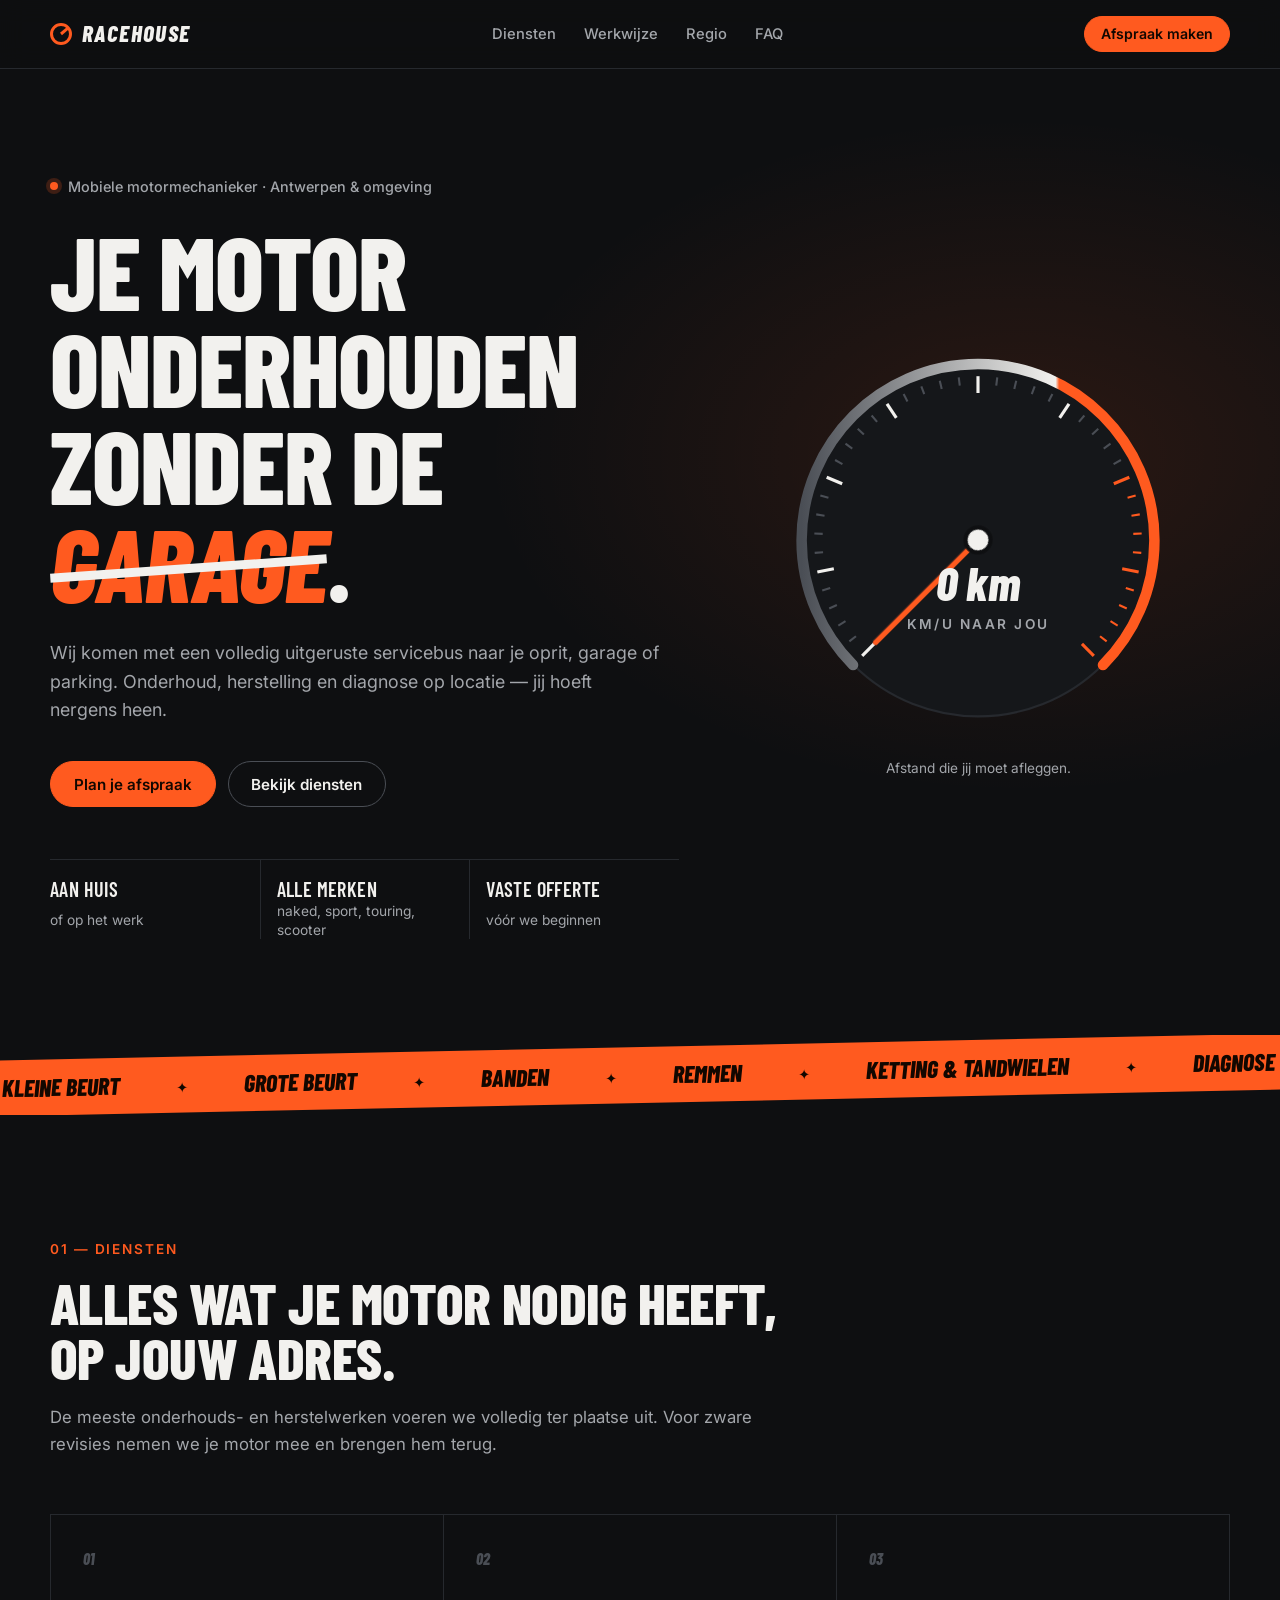
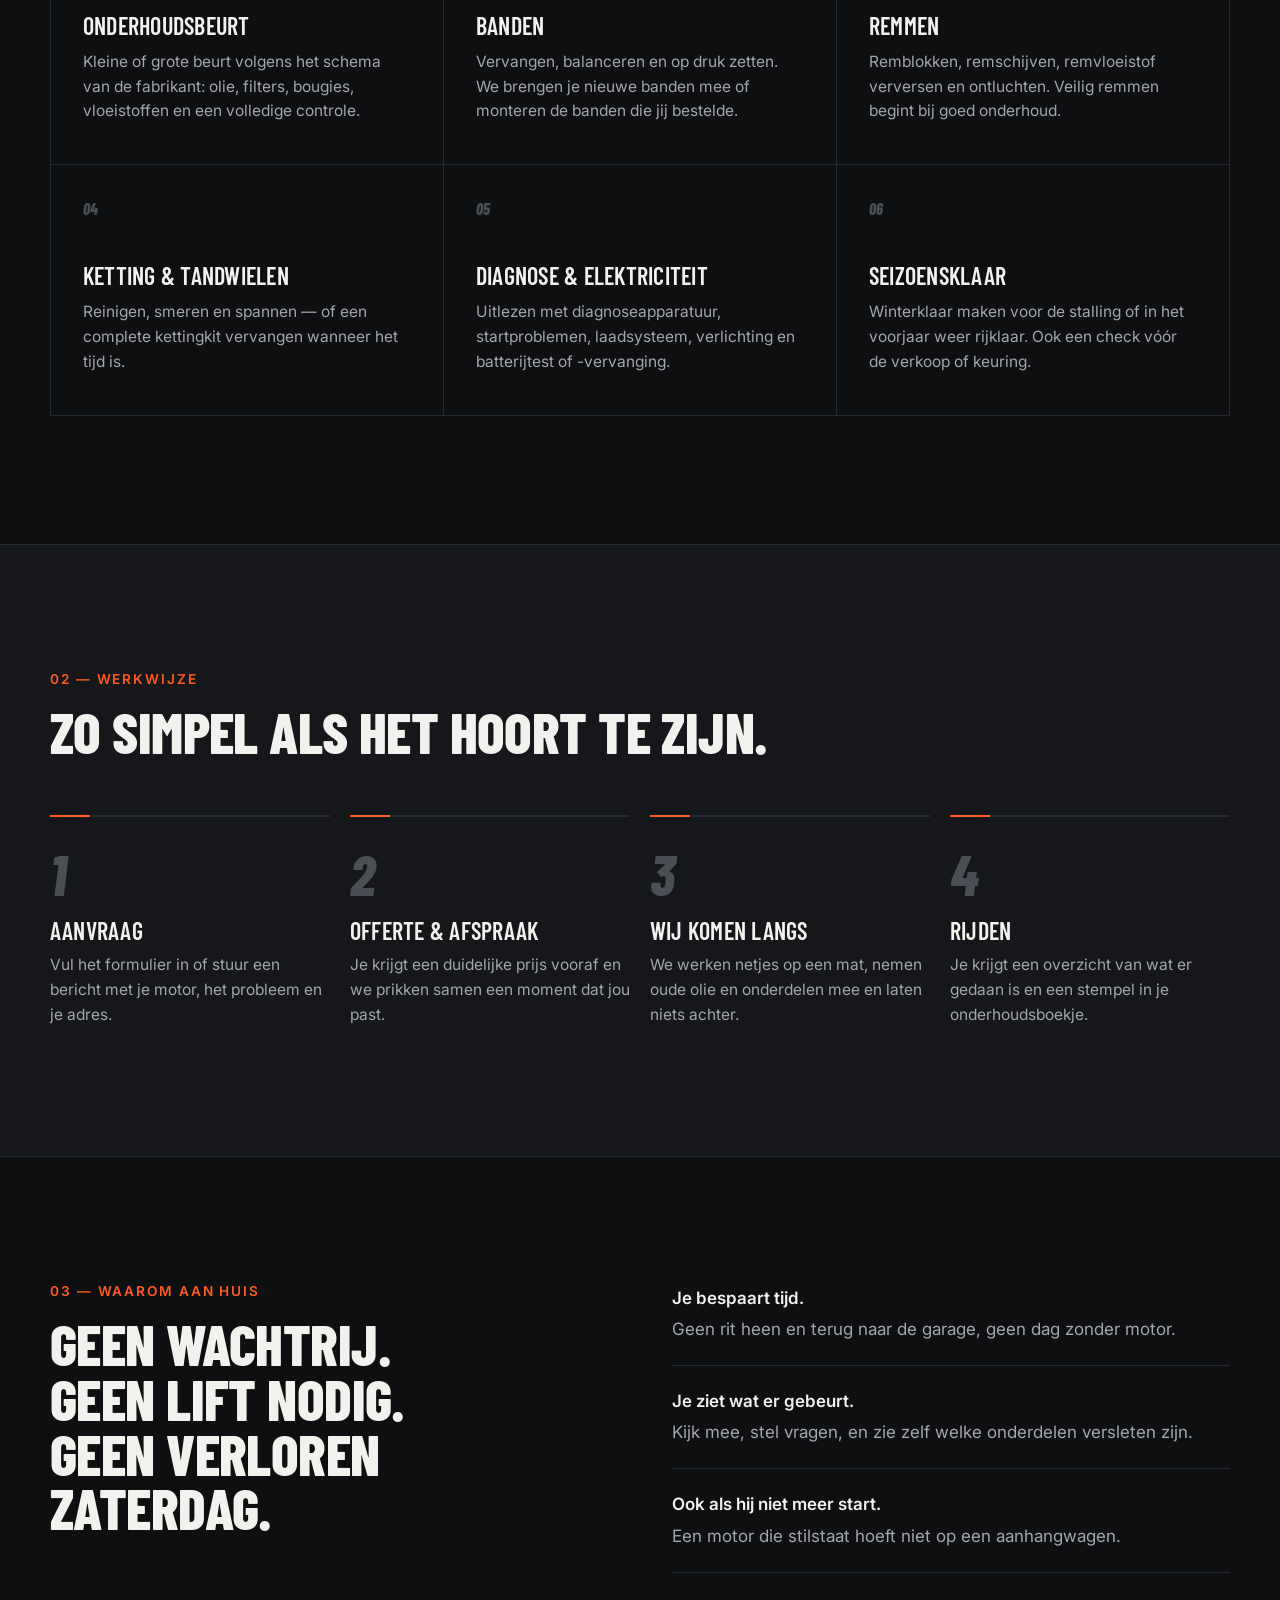
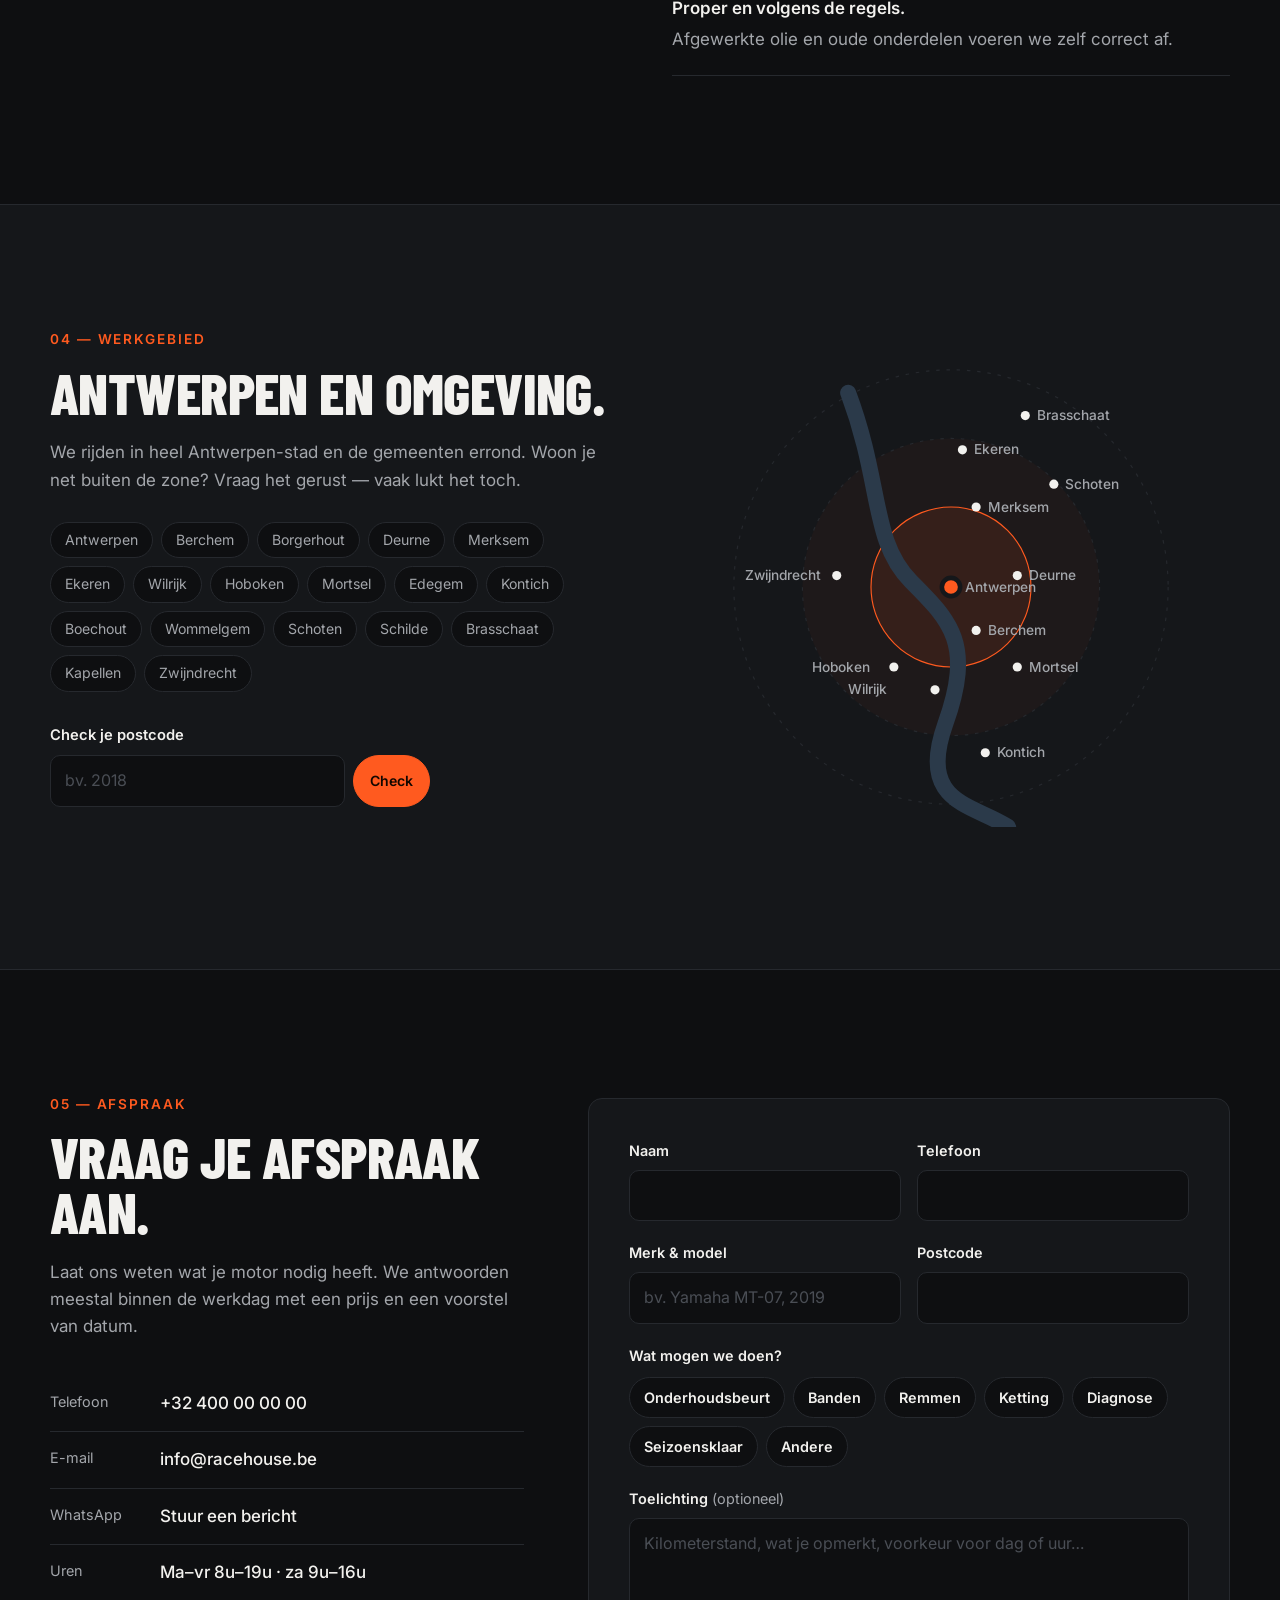
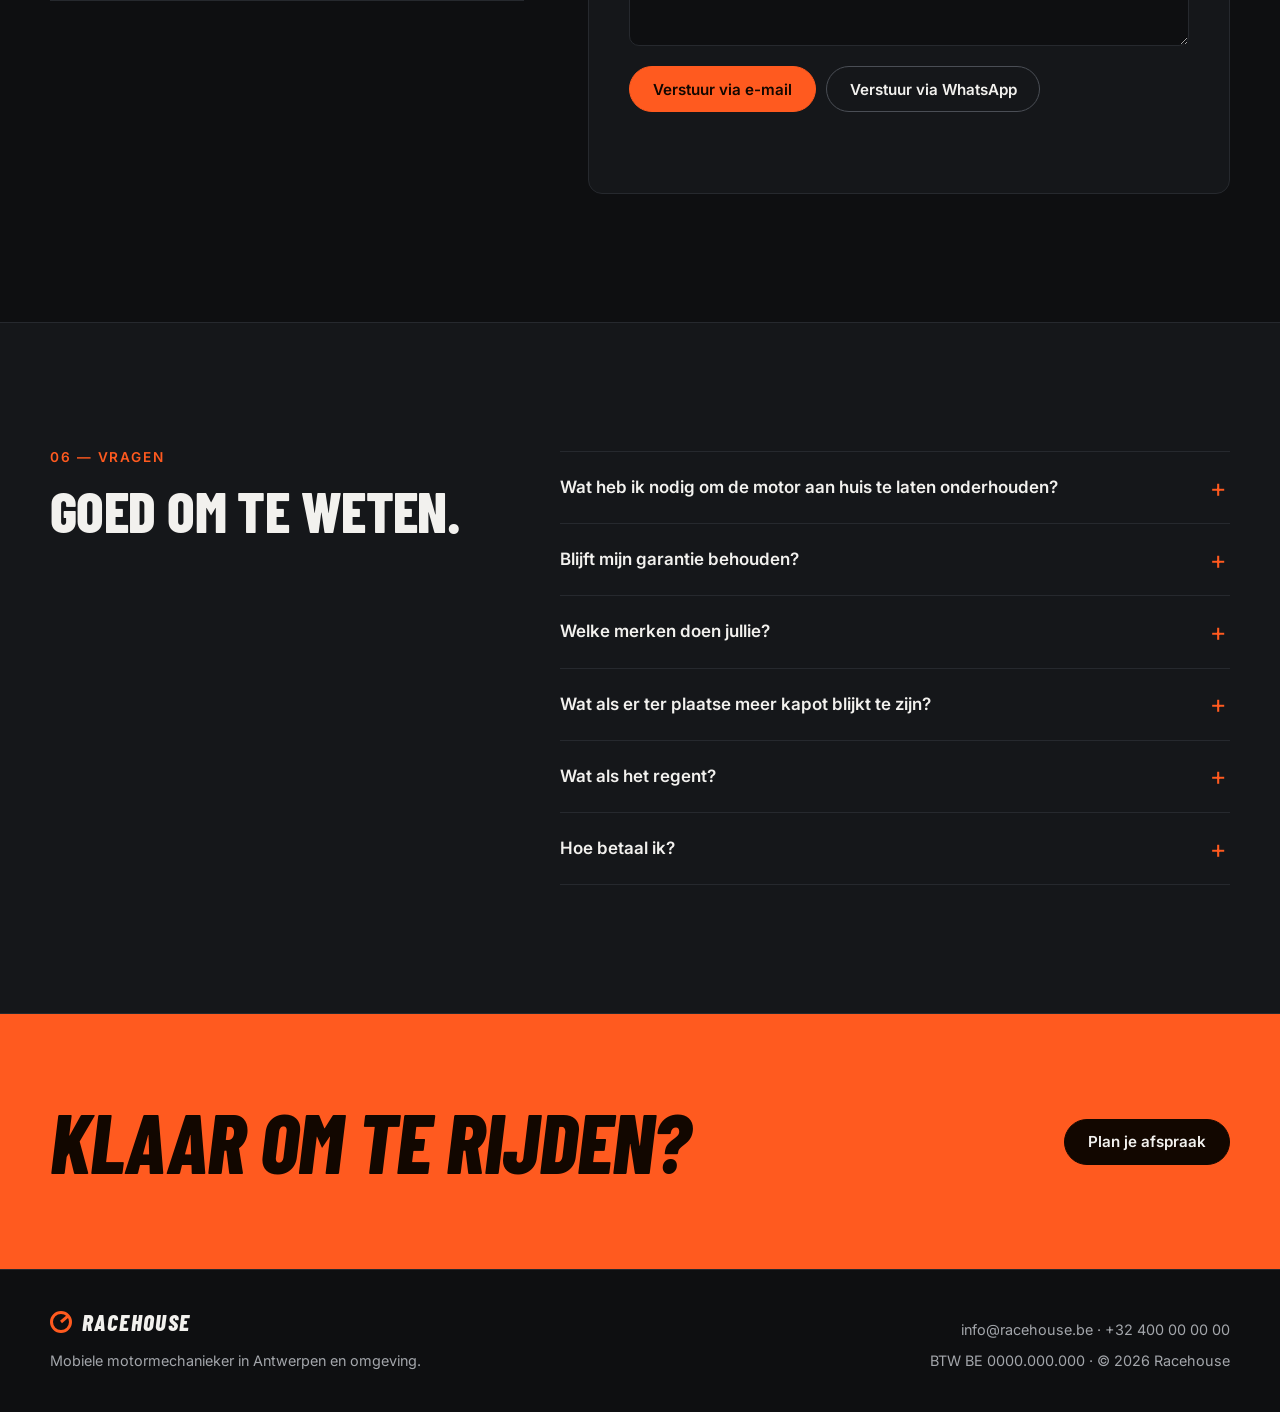
==== index.html @ 3800b73a "Website Racehouse: motoronderhoud aan huis in Antwerpen Statische one-page site met diensten, werkwi" ====
<!doctype html>
<html lang="nl-BE">
<head>
  <meta charset="utf-8">
  <meta name="viewport" content="width=device-width, initial-scale=1">
  <title>Racehouse — Motoronderhoud & herstelling aan huis | Antwerpen</title>
  <meta name="description" content="Racehouse komt naar je toe: onderhoud, herstellingen, banden, remmen en diagnose van je motor bij jou thuis of op het werk, in Antwerpen en omgeving.">
  <link rel="canonical" href="https://racehouse.be/">
  <meta name="theme-color" content="#0e0f11">

  <meta property="og:type" content="website">
  <meta property="og:locale" content="nl_BE">
  <meta property="og:title" content="Racehouse — Motormechanieker aan huis in Antwerpen">
  <meta property="og:description" content="Onderhoud en herstelling van je motor bij jou aan de deur. Geen gesleur naar de garage.">
  <meta property="og:url" content="https://racehouse.be/">

  <link rel="icon" href="favicon.svg" type="image/svg+xml">
  <link rel="preconnect" href="https://fonts.googleapis.com">
  <link rel="preconnect" href="https://fonts.gstatic.com" crossorigin>
  <link href="https://fonts.googleapis.com/css2?family=Barlow+Condensed:ital,wght@0,600;0,800;1,800&family=Inter:wght@400;500;600&display=swap" rel="stylesheet">
  <link rel="stylesheet" href="styles.css">

  <script type="application/ld+json">
  {
    "@context": "https://schema.org",
    "@type": "MotorcycleRepair",
    "name": "Racehouse",
    "url": "https://racehouse.be/",
    "description": "Mobiele motormechanieker: onderhoud en herstelling van motoren aan huis in Antwerpen en omgeving.",
    "email": "info@racehouse.be",
    "telephone": "+32 400 00 00 00",
    "priceRange": "€€",
    "address": { "@type": "PostalAddress", "addressLocality": "Antwerpen", "addressRegion": "Antwerpen", "addressCountry": "BE" },
    "areaServed": [
      "Antwerpen", "Berchem", "Borgerhout", "Deurne", "Merksem", "Ekeren", "Wilrijk", "Hoboken",
      "Mortsel", "Edegem", "Kontich", "Boechout", "Wommelgem", "Schoten", "Brasschaat", "Kapellen", "Zwijndrecht", "Schilde"
    ],
    "openingHoursSpecification": [
      { "@type": "OpeningHoursSpecification", "dayOfWeek": ["Monday","Tuesday","Wednesday","Thursday","Friday"], "opens": "08:00", "closes": "19:00" },
      { "@type": "OpeningHoursSpecification", "dayOfWeek": "Saturday", "opens": "09:00", "closes": "16:00" }
    ]
  }
  </script>
</head>
<body>
  <a class="skip" href="#main">Naar inhoud</a>

  <header class="nav" id="top">
    <div class="wrap nav__inner">
      <a href="#top" class="logo" aria-label="Racehouse — naar boven">
        <span class="logo__mark" aria-hidden="true"></span>
        RACEHOUSE
      </a>
      <nav aria-label="Hoofdmenu">
        <ul class="nav__links">
          <li><a href="#diensten">Diensten</a></li>
          <li><a href="#werkwijze">Werkwijze</a></li>
          <li><a href="#regio">Regio</a></li>
          <li><a href="#faq">FAQ</a></li>
        </ul>
      </nav>
      <a href="#afspraak" class="btn btn--sm">Afspraak maken</a>
    </div>
  </header>

  <main id="main">
    <!-- HERO -->
    <section class="hero">
      <div class="wrap hero__grid">
        <div class="hero__copy">
          <p class="eyebrow"><span class="dot" aria-hidden="true"></span> Mobiele motormechanieker · Antwerpen &amp; omgeving</p>
          <h1>Je motor onderhouden<br>zonder de <em>garage</em>.</h1>
          <p class="lead">Wij komen met een volledig uitgeruste servicebus naar je oprit, garage of parking. Onderhoud, herstelling en diagnose op locatie — jij hoeft nergens heen.</p>
          <div class="hero__cta">
            <a href="#afspraak" class="btn">Plan je afspraak</a>
            <a href="#diensten" class="btn btn--ghost">Bekijk diensten</a>
          </div>
          <ul class="hero__facts">
            <li><strong>Aan huis</strong><span>of op het werk</span></li>
            <li><strong>Alle merken</strong><span>naked, sport, touring, scooter</span></li>
            <li><strong>Vaste offerte</strong><span>vóór we beginnen</span></li>
          </ul>
        </div>

        <div class="hero__visual" aria-hidden="true">
          <svg viewBox="0 0 400 400" class="gauge">
            <defs>
              <linearGradient id="g-arc" x1="0" x2="1">
                <stop offset="0" stop-color="var(--muted-2)"/>
                <stop offset=".72" stop-color="var(--fg)"/>
                <stop offset=".73" stop-color="var(--accent)"/>
                <stop offset="1" stop-color="var(--accent)"/>
              </linearGradient>
            </defs>
            <circle cx="200" cy="200" r="168" class="gauge__ring"/>
            <path d="M 81 319 A 168 168 0 1 1 319 319" class="gauge__arc" stroke="url(#g-arc)"/>
            <g class="gauge__ticks"></g>
            <g class="gauge__needle">
              <line x1="200" y1="200" x2="200" y2="62"/>
              <circle cx="200" cy="200" r="12"/>
            </g>
            <text x="200" y="285" class="gauge__label">KM/U NAAR JOU</text>
            <text x="200" y="258" class="gauge__value">0 km</text>
          </svg>
          <p class="hero__visual-note">Afstand die jij moet afleggen.</p>
        </div>
      </div>
    </section>

    <!-- MARQUEE -->
    <div class="strip-wrap" aria-hidden="true"><div class="strip">
      <div class="strip__track">
        <span>Kleine beurt</span><span>Grote beurt</span><span>Banden</span><span>Remmen</span><span>Ketting &amp; tandwielen</span><span>Diagnose</span><span>Batterij</span><span>Winterklaar</span><span>Keuringsklaar</span>
        <span>Kleine beurt</span><span>Grote beurt</span><span>Banden</span><span>Remmen</span><span>Ketting &amp; tandwielen</span><span>Diagnose</span><span>Batterij</span><span>Winterklaar</span><span>Keuringsklaar</span>
      </div>
    </div></div>

    <!-- DIENSTEN -->
    <section class="section" id="diensten">
      <div class="wrap">
        <div class="section__head">
          <p class="kicker">01 — Diensten</p>
          <h2>Alles wat je motor nodig heeft, op jouw adres.</h2>
          <p class="section__intro">De meeste onderhouds- en herstelwerken voeren we volledig ter plaatse uit. Voor zware revisies nemen we je motor mee en brengen hem terug.</p>
        </div>

        <div class="services">
          <article class="service">
            <span class="service__no">01</span>
            <h3>Onderhoudsbeurt</h3>
            <p>Kleine of grote beurt volgens het schema van de fabrikant: olie, filters, bougies, vloeistoffen en een volledige controle.</p>
          </article>
          <article class="service">
            <span class="service__no">02</span>
            <h3>Banden</h3>
            <p>Vervangen, balanceren en op druk zetten. We brengen je nieuwe banden mee of monteren de banden die jij bestelde.</p>
          </article>
          <article class="service">
            <span class="service__no">03</span>
            <h3>Remmen</h3>
            <p>Remblokken, remschijven, remvloeistof verversen en ontluchten. Veilig remmen begint bij goed onderhoud.</p>
          </article>
          <article class="service">
            <span class="service__no">04</span>
            <h3>Ketting &amp; tandwielen</h3>
            <p>Reinigen, smeren en spannen — of een complete kettingkit vervangen wanneer het tijd is.</p>
          </article>
          <article class="service">
            <span class="service__no">05</span>
            <h3>Diagnose &amp; elektriciteit</h3>
            <p>Uitlezen met diagnoseapparatuur, startproblemen, laadsysteem, verlichting en batterijtest of -vervanging.</p>
          </article>
          <article class="service">
            <span class="service__no">06</span>
            <h3>Seizoensklaar</h3>
            <p>Winterklaar maken voor de stalling of in het voorjaar weer rijklaar. Ook een check vóór de verkoop of keuring.</p>
          </article>
        </div>
      </div>
    </section>

    <!-- WERKWIJZE -->
    <section class="section section--alt" id="werkwijze">
      <div class="wrap">
        <div class="section__head">
          <p class="kicker">02 — Werkwijze</p>
          <h2>Zo simpel als het hoort te zijn.</h2>
        </div>
        <ol class="steps">
          <li class="step">
            <span class="step__no">1</span>
            <h3>Aanvraag</h3>
            <p>Vul het formulier in of stuur een bericht met je motor, het probleem en je adres.</p>
          </li>
          <li class="step">
            <span class="step__no">2</span>
            <h3>Offerte &amp; afspraak</h3>
            <p>Je krijgt een duidelijke prijs vooraf en we prikken samen een moment dat jou past.</p>
          </li>
          <li class="step">
            <span class="step__no">3</span>
            <h3>Wij komen langs</h3>
            <p>We werken netjes op een mat, nemen oude olie en onderdelen mee en laten niets achter.</p>
          </li>
          <li class="step">
            <span class="step__no">4</span>
            <h3>Rijden</h3>
            <p>Je krijgt een overzicht van wat er gedaan is en een stempel in je onderhoudsboekje.</p>
          </li>
        </ol>
      </div>
    </section>

    <!-- WAAROM -->
    <section class="section">
      <div class="wrap why">
        <div>
          <p class="kicker">03 — Waarom aan huis</p>
          <h2>Geen wachtrij.<br>Geen lift nodig.<br>Geen verloren zaterdag.</h2>
        </div>
        <ul class="why__list">
          <li><strong>Je bespaart tijd.</strong> Geen rit heen en terug naar de garage, geen dag zonder motor.</li>
          <li><strong>Je ziet wat er gebeurt.</strong> Kijk mee, stel vragen, en zie zelf welke onderdelen versleten zijn.</li>
          <li><strong>Ook als hij niet meer start.</strong> Een motor die stilstaat hoeft niet op een aanhangwagen.</li>
          <li><strong>Proper en volgens de regels.</strong> Afgewerkte olie en oude onderdelen voeren we zelf correct af.</li>
        </ul>
      </div>
    </section>

    <!-- REGIO -->
    <section class="section section--alt" id="regio">
      <div class="wrap regio">
        <div class="regio__copy">
          <p class="kicker">04 — Werkgebied</p>
          <h2>Antwerpen en omgeving.</h2>
          <p>We rijden in heel Antwerpen-stad en de gemeenten errond. Woon je net buiten de zone? Vraag het gerust — vaak lukt het toch.</p>
          <ul class="towns">
            <li>Antwerpen</li><li>Berchem</li><li>Borgerhout</li><li>Deurne</li><li>Merksem</li><li>Ekeren</li>
            <li>Wilrijk</li><li>Hoboken</li><li>Mortsel</li><li>Edegem</li><li>Kontich</li><li>Boechout</li>
            <li>Wommelgem</li><li>Schoten</li><li>Schilde</li><li>Brasschaat</li><li>Kapellen</li><li>Zwijndrecht</li>
          </ul>
          <form class="zip" id="zip-check" novalidate>
            <label for="zip-input">Check je postcode</label>
            <div class="zip__row">
              <input id="zip-input" inputmode="numeric" pattern="[0-9]{4}" maxlength="4" placeholder="bv. 2018" autocomplete="postal-code">
              <button type="submit" class="btn btn--sm">Check</button>
            </div>
            <p class="zip__result" id="zip-result" role="status" aria-live="polite"></p>
          </form>
        </div>

        <div class="map" aria-hidden="true">
          <svg viewBox="0 0 420 420">
            <circle cx="210" cy="210" r="190" class="map__ring map__ring--3"/>
            <circle cx="210" cy="210" r="130" class="map__ring map__ring--2"/>
            <circle cx="210" cy="210" r="70" class="map__ring map__ring--1"/>
            <path d="M120 40 C 150 120, 140 170, 175 205 S 230 260, 205 330 S 230 400, 260 420" class="map__river"/>
            <g class="map__pins">
              <circle cx="210" cy="210" r="8" class="map__home"/>
              <text x="222" y="214">Antwerpen</text>
              <circle cx="232" cy="248" r="4"/><text x="242" y="252">Berchem</text>
              <circle cx="268" cy="200" r="4"/><text x="278" y="204">Deurne</text>
              <circle cx="232" cy="140" r="4"/><text x="242" y="144">Merksem</text>
              <circle cx="220" cy="90" r="4"/><text x="230" y="94">Ekeren</text>
              <circle cx="196" cy="300" r="4"/><text x="120" y="304">Wilrijk</text>
              <circle cx="160" cy="280" r="4"/><text x="88" y="284">Hoboken</text>
              <circle cx="268" cy="280" r="4"/><text x="278" y="284">Mortsel</text>
              <circle cx="300" cy="120" r="4"/><text x="310" y="124">Schoten</text>
              <circle cx="275" cy="60" r="4"/><text x="285" y="64">Brasschaat</text>
              <circle cx="110" cy="200" r="4"/><text x="30" y="204">Zwijndrecht</text>
              <circle cx="240" cy="355" r="4"/><text x="250" y="359">Kontich</text>
            </g>
          </svg>
        </div>
      </div>
    </section>

    <!-- AFSPRAAK -->
    <section class="section" id="afspraak">
      <div class="wrap booking">
        <div class="booking__intro">
          <p class="kicker">05 — Afspraak</p>
          <h2>Vraag je afspraak aan.</h2>
          <p>Laat ons weten wat je motor nodig heeft. We antwoorden meestal binnen de werkdag met een prijs en een voorstel van datum.</p>
          <dl class="contact">
            <div><dt>Telefoon</dt><dd><a href="tel:+32400000000" data-phone>+32 400 00 00 00</a></dd></div>
            <div><dt>E-mail</dt><dd><a href="mailto:info@racehouse.be" data-email>info@racehouse.be</a></dd></div>
            <div><dt>WhatsApp</dt><dd><a href="https://wa.me/32400000000" data-whatsapp target="_blank" rel="noopener">Stuur een bericht</a></dd></div>
            <div><dt>Uren</dt><dd>Ma–vr 8u–19u · za 9u–16u</dd></div>
          </dl>
        </div>

        <form class="form" id="booking-form" novalidate>
          <div class="form__row">
            <div class="field">
              <label for="f-name">Naam</label>
              <input id="f-name" name="naam" autocomplete="name" required>
            </div>
            <div class="field">
              <label for="f-phone">Telefoon</label>
              <input id="f-phone" name="telefoon" type="tel" autocomplete="tel" required>
            </div>
          </div>
          <div class="form__row">
            <div class="field">
              <label for="f-bike">Merk &amp; model</label>
              <input id="f-bike" name="motor" placeholder="bv. Yamaha MT-07, 2019" required>
            </div>
            <div class="field">
              <label for="f-zip">Postcode</label>
              <input id="f-zip" name="postcode" inputmode="numeric" maxlength="4" autocomplete="postal-code" required>
            </div>
          </div>
          <fieldset class="field">
            <legend>Wat mogen we doen?</legend>
            <div class="chips">
              <label class="chip"><input type="checkbox" name="dienst" value="Onderhoudsbeurt"><span>Onderhoudsbeurt</span></label>
              <label class="chip"><input type="checkbox" name="dienst" value="Banden"><span>Banden</span></label>
              <label class="chip"><input type="checkbox" name="dienst" value="Remmen"><span>Remmen</span></label>
              <label class="chip"><input type="checkbox" name="dienst" value="Ketting & tandwielen"><span>Ketting</span></label>
              <label class="chip"><input type="checkbox" name="dienst" value="Diagnose / start niet"><span>Diagnose</span></label>
              <label class="chip"><input type="checkbox" name="dienst" value="Seizoensklaar"><span>Seizoensklaar</span></label>
              <label class="chip"><input type="checkbox" name="dienst" value="Andere"><span>Andere</span></label>
            </div>
          </fieldset>
          <div class="field">
            <label for="f-msg">Toelichting <span class="opt">(optioneel)</span></label>
            <textarea id="f-msg" name="bericht" rows="4" placeholder="Kilometerstand, wat je opmerkt, voorkeur voor dag of uur…"></textarea>
          </div>
          <div class="form__actions">
            <button type="submit" class="btn" data-send="email">Verstuur via e-mail</button>
            <button type="submit" class="btn btn--ghost" data-send="whatsapp">Verstuur via WhatsApp</button>
          </div>
          <p class="form__status" id="form-status" role="status" aria-live="polite"></p>
        </form>
      </div>
    </section>

    <!-- FAQ -->
    <section class="section section--alt" id="faq">
      <div class="wrap faq">
        <div>
          <p class="kicker">06 — Vragen</p>
          <h2>Goed om te weten.</h2>
        </div>
        <div class="faq__list">
          <details>
            <summary>Wat heb ik nodig om de motor aan huis te laten onderhouden?</summary>
            <p>Een vlakke, verharde ondergrond van ongeveer 3 bij 4 meter is genoeg — een oprit, garage of parkeerplaats. Stroom en water brengen we zelf mee.</p>
          </details>
          <details>
            <summary>Blijft mijn garantie behouden?</summary>
            <p>Ja. We werken volgens de onderhoudsvoorschriften van de fabrikant, met onderdelen van gelijkwaardige kwaliteit, en noteren elke beurt in je onderhoudsboekje.</p>
          </details>
          <details>
            <summary>Welke merken doen jullie?</summary>
            <p>Alle gangbare merken: Yamaha, Honda, Kawasaki, Suzuki, BMW, KTM, Triumph, Ducati, Harley-Davidson en meer — ook scooters en bromfietsen.</p>
          </details>
          <details>
            <summary>Wat als er ter plaatse meer kapot blijkt te zijn?</summary>
            <p>Dan overleggen we eerst met jou. We voeren nooit extra werk uit zonder jouw akkoord en een duidelijke prijs.</p>
          </details>
          <details>
            <summary>Wat als het regent?</summary>
            <p>Kleine werken doen we onder onze luifel. Bij slecht weer en geen overdekte plek verplaatsen we de afspraak in overleg.</p>
          </details>
          <details>
            <summary>Hoe betaal ik?</summary>
            <p>Na afloop via Payconiq, bankkaart of overschrijving. Je krijgt altijd een factuur.</p>
          </details>
        </div>
      </div>
    </section>

    <!-- CTA -->
    <section class="cta">
      <div class="wrap cta__inner">
        <h2>Klaar om te rijden?</h2>
        <a href="#afspraak" class="btn btn--light">Plan je afspraak</a>
      </div>
    </section>
  </main>

  <footer class="footer">
    <div class="wrap footer__inner">
      <div>
        <a href="#top" class="logo"><span class="logo__mark" aria-hidden="true"></span>RACEHOUSE</a>
        <p>Mobiele motormechanieker in Antwerpen en omgeving.</p>
      </div>
      <div class="footer__meta">
        <p><a href="mailto:info@racehouse.be" data-email>info@racehouse.be</a> · <a href="tel:+32400000000" data-phone>+32 400 00 00 00</a></p>
        <p>BTW BE 0000.000.000 · © <span id="year">2026</span> Racehouse</p>
      </div>
    </div>
  </footer>

  <script src="script.js" defer></script>
</body>
</html>
---- styles.css ----
:root {
  --bg: #0e0f11;
  --bg-2: #15171a;
  --line: #26292e;
  --fg: #f2f1ee;
  --muted: #a3a6ab;
  --muted-2: #4a4e55;
  --accent: #ff5a1f;
  --accent-ink: #120700;
  --radius: 14px;
  --display: "Barlow Condensed", "Arial Narrow", system-ui, sans-serif;
  --body: "Inter", system-ui, -apple-system, "Segoe UI", sans-serif;
  color-scheme: dark;
}

*, *::before, *::after { box-sizing: border-box; }
html { overflow-x: clip; scroll-behavior: smooth; scroll-padding-top: 80px; }
body {
  margin: 0;
  background: var(--bg);
  color: var(--fg);
  font: 400 17px/1.6 var(--body);
  -webkit-font-smoothing: antialiased;
  overflow-x: hidden;
}
img, svg { display: block; max-width: 100%; }
a { color: inherit; }
h1, h2, h3 { font-family: var(--display); font-weight: 800; line-height: .95; margin: 0; letter-spacing: -.01em; text-transform: uppercase; }
h2 { font-size: clamp(2.2rem, 5vw, 3.6rem); }
h3 { font-size: 1.5rem; font-weight: 600; letter-spacing: .01em; }
p { margin: 0; }

.wrap { width: min(1180px, 100% - 32px); margin-inline: auto; }

.skip { position: absolute; left: -999px; }
.skip:focus { left: 16px; top: 16px; z-index: 100; background: var(--accent); color: var(--accent-ink); padding: 8px 12px; border-radius: 6px; }

:focus-visible { outline: 2px solid var(--accent); outline-offset: 3px; }

/* Buttons */
.btn {
  display: inline-flex; align-items: center; justify-content: center; gap: .5em;
  padding: .95em 1.5em;
  font: 600 .95rem/1 var(--body);
  border-radius: 999px;
  border: 1px solid var(--accent);
  background: var(--accent);
  color: var(--accent-ink);
  text-decoration: none;
  cursor: pointer;
  transition: transform .15s ease, background .15s ease, color .15s ease;
}
.btn:hover { transform: translateY(-1px); background: #ff7240; }
.btn:active { transform: translateY(0); }
.btn--sm { padding: .7em 1.15em; font-size: .88rem; }
.btn--ghost { background: transparent; color: var(--fg); border-color: var(--muted-2); }
.btn--ghost:hover { background: var(--bg-2); border-color: var(--fg); }
.btn--light { background: var(--fg); border-color: var(--fg); color: var(--bg); }
.btn--light:hover { background: #fff; }

/* Nav */
.nav {
  position: sticky; top: 0; z-index: 50;
  background: color-mix(in srgb, var(--bg) 82%, transparent);
  backdrop-filter: blur(12px);
  border-bottom: 1px solid var(--line);
}
.nav__inner { display: flex; align-items: center; justify-content: space-between; height: 68px; gap: 24px; }
.logo { display: inline-flex; align-items: center; gap: 10px; font: 800 1.45rem/1 var(--display); letter-spacing: .06em; text-decoration: none; font-style: italic; }
.logo__mark { width: 22px; height: 22px; border-radius: 50%; border: 3px solid var(--accent); position: relative; }
.logo__mark::after { content: ""; position: absolute; left: 50%; top: 50%; width: 9px; height: 3px; background: var(--accent); transform-origin: 0 50%; transform: translateY(-50%) rotate(-40deg); }
.nav__links { display: flex; gap: 28px; list-style: none; margin: 0; padding: 0; }
.nav__links a { text-decoration: none; color: var(--muted); font-size: .92rem; font-weight: 500; transition: color .15s; }
.nav__links a:hover { color: var(--fg); }

/* Hero */
.hero { padding: clamp(48px, 8vw, 104px) 0 clamp(56px, 8vw, 96px); position: relative; }
.hero::before {
  content: ""; position: absolute; inset: 0; pointer-events: none;
  background: radial-gradient(60% 50% at 80% 40%, rgba(255, 90, 31, .12), transparent 70%);
}
.hero__grid { display: grid; grid-template-columns: 1.25fr 1fr; gap: 48px; align-items: center; position: relative; }
.eyebrow { display: inline-flex; align-items: center; gap: 10px; color: var(--muted); font-size: .9rem; font-weight: 500; margin-bottom: 24px; }
.dot { width: 8px; height: 8px; border-radius: 50%; background: var(--accent); box-shadow: 0 0 0 4px rgba(255, 90, 31, .2); animation: pulse 2s infinite; }
@keyframes pulse { 50% { box-shadow: 0 0 0 8px rgba(255, 90, 31, 0); } }
h1 { font-size: clamp(3rem, 8.4vw, 6.4rem); }
h1 em { font-style: italic; color: var(--accent); position: relative; }
h1 em::after { content: ""; position: absolute; left: 0; right: 0; top: 52%; height: .09em; background: var(--fg); transform: rotate(-4deg); }
.lead { margin-top: 28px; max-width: 34em; color: var(--muted); font-size: 1.12rem; }
.hero__cta { display: flex; flex-wrap: wrap; gap: 12px; margin-top: 36px; }
.hero__facts { display: grid; grid-template-columns: repeat(3, 1fr); gap: 0; list-style: none; padding: 0; margin: 52px 0 0; border-top: 1px solid var(--line); }
.hero__facts li { padding: 18px 16px 0 0; display: grid; gap: 2px; }
.hero__facts li + li { padding-left: 16px; border-left: 1px solid var(--line); }
.hero__facts strong { font: 600 1.25rem/1.1 var(--display); text-transform: uppercase; letter-spacing: .02em; }
.hero__facts span { color: var(--muted); font-size: .86rem; line-height: 1.35; }

.hero__visual { text-align: center; }
.gauge { width: min(100%, 420px); margin-inline: auto; }
.gauge__ring { fill: var(--bg-2); stroke: var(--line); stroke-width: 2; }
.gauge__arc { fill: none; stroke-width: 10; stroke-linecap: round; }
.gauge__ticks line { stroke: var(--muted-2); stroke-width: 2; }
.gauge__ticks line.major { stroke: var(--fg); stroke-width: 3; }
.gauge__ticks line.red { stroke: var(--accent); }
.gauge__needle { transform-origin: 200px 200px; transform: rotate(-135deg); animation: needle 2.4s cubic-bezier(.3, 1.4, .5, 1) .3s forwards; }
.gauge__needle line { stroke: var(--accent); stroke-width: 5; stroke-linecap: round; }
.gauge__needle circle { fill: var(--fg); stroke: var(--bg); stroke-width: 4; }
@keyframes needle {
  0% { transform: rotate(-135deg); }
  55% { transform: rotate(118deg); }
  100% { transform: rotate(-135deg); }
}
.gauge__label { fill: var(--muted); font: 600 13px var(--body); letter-spacing: .18em; text-anchor: middle; }
.gauge__value { fill: var(--fg); font: italic 800 46px var(--display); text-anchor: middle; }
.hero__visual-note { color: var(--muted); font-size: .85rem; margin-top: 8px; }

/* Marquee strip */
.strip-wrap { overflow: hidden; padding: 12px 0; }
.strip { background: var(--accent); color: var(--accent-ink); overflow: hidden; transform: rotate(-1.2deg); margin: 0 -2%; }
.strip__track { display: flex; width: max-content; animation: marquee 38s linear infinite; }
.strip span { font: italic 800 1.5rem/1 var(--display); text-transform: uppercase; padding: 16px 28px; white-space: nowrap; }
.strip span::after { content: "✦"; margin-left: 56px; font-style: normal; font-size: .9rem; vertical-align: middle; }
@keyframes marquee { to { transform: translateX(-50%); } }

/* Sections */
.section { padding: clamp(72px, 10vw, 128px) 0; }
.section--alt { background: var(--bg-2); border-block: 1px solid var(--line); }
.section__head { max-width: 760px; margin-bottom: 56px; }
.section__intro { color: var(--muted); margin-top: 20px; font-size: 1.05rem; }
.kicker { color: var(--accent); font: 600 .85rem/1 var(--body); letter-spacing: .14em; text-transform: uppercase; margin-bottom: 18px; }

/* Services */
.services { display: grid; grid-template-columns: repeat(3, 1fr); border-top: 1px solid var(--line); border-left: 1px solid var(--line); }
.service { padding: 36px 32px 40px; border-right: 1px solid var(--line); border-bottom: 1px solid var(--line); position: relative; transition: background .2s; }
.service:hover { background: var(--bg-2); }
.service:hover .service__no { color: var(--accent); }
.service__no { display: block; font: italic 800 1rem/1 var(--display); color: var(--muted-2); margin-bottom: 48px; transition: color .2s; }
.service h3 { margin-bottom: 12px; }
.service p { color: var(--muted); font-size: .97rem; }

/* Steps */
.steps { list-style: none; padding: 0; margin: 0; display: grid; grid-template-columns: repeat(4, 1fr); gap: 20px; counter-reset: s; }
.step { position: relative; padding-top: 28px; border-top: 2px solid var(--line); }
.step::before { content: ""; position: absolute; top: -2px; left: 0; width: 40px; height: 2px; background: var(--accent); }
.step__no { font: italic 800 3.6rem/1 var(--display); color: var(--muted-2); display: block; margin-bottom: 18px; }
.step h3 { margin-bottom: 10px; }
.step p { color: var(--muted); font-size: .97rem; }

/* Why */
.why { display: grid; grid-template-columns: 1fr 1fr; gap: 64px; align-items: start; }
.why__list { list-style: none; padding: 0; margin: 0; }
.why__list li { padding: 22px 0; border-bottom: 1px solid var(--line); color: var(--muted); }
.why__list li:first-child { padding-top: 0; }
.why__list strong { display: block; color: var(--fg); font-weight: 600; margin-bottom: 4px; }

/* Regio */
.regio { display: grid; grid-template-columns: 1fr 1fr; gap: 64px; align-items: center; }
.regio__copy > p:not(.kicker) { color: var(--muted); margin-top: 20px; }
.towns { list-style: none; padding: 0; margin: 28px 0 0; display: flex; flex-wrap: wrap; gap: 8px; }
.towns li { border: 1px solid var(--line); border-radius: 999px; padding: 6px 14px; font-size: .88rem; color: var(--muted); background: var(--bg); }
.zip { margin-top: 32px; max-width: 380px; }
.zip label { display: block; font-weight: 600; font-size: .92rem; margin-bottom: 8px; }
.zip__row { display: flex; gap: 8px; }
.zip__result { min-height: 1.6em; margin-top: 10px; font-size: .92rem; }
.zip__result.ok { color: #6bd68f; }
.zip__result.maybe { color: #f2c14e; }

.map svg { width: 100%; max-width: 480px; margin-inline: auto; }
.map__ring { fill: none; stroke: var(--line); stroke-dasharray: 3 6; }
.map__ring--1 { fill: rgba(255, 90, 31, .1); stroke: var(--accent); stroke-dasharray: none; }
.map__ring--2 { fill: rgba(255, 90, 31, .04); }
.map__river { fill: none; stroke: #2b3a4a; stroke-width: 14; stroke-linecap: round; }
.map__pins circle { fill: var(--fg); }
.map__pins .map__home { fill: var(--accent); stroke: var(--bg-2); stroke-width: 4; }
.map__pins text { fill: var(--muted); font: 500 12px var(--body); }

/* Booking */
.booking { display: grid; grid-template-columns: .85fr 1.15fr; gap: 64px; align-items: start; }
.booking__intro > p:not(.kicker) { color: var(--muted); margin-top: 20px; }
.contact { margin: 36px 0 0; display: grid; gap: 0; }
.contact div { display: grid; grid-template-columns: 110px 1fr; padding: 14px 0; border-bottom: 1px solid var(--line); }
.contact dt { color: var(--muted); font-size: .9rem; }
.contact dd { margin: 0; font-weight: 500; }
.contact a { text-decoration: none; }
.contact a:hover { color: var(--accent); }

.form { background: var(--bg-2); border: 1px solid var(--line); border-radius: var(--radius); padding: clamp(22px, 4vw, 40px); display: grid; gap: 20px; }
.form__row { display: grid; grid-template-columns: 1fr 1fr; gap: 16px; }
.field { display: grid; gap: 8px; min-width: 0; border: 0; padding: 0; margin: 0; }
.field label, .field legend { font-weight: 600; font-size: .9rem; padding: 0; }
.field legend { margin-bottom: 10px; }
.opt { color: var(--muted); font-weight: 400; }
input, textarea {
  width: 100%;
  font: inherit; font-size: 1rem;
  color: var(--fg);
  background: var(--bg);
  border: 1px solid var(--line);
  border-radius: 10px;
  padding: 12px 14px;
  transition: border-color .15s;
}
input::placeholder, textarea::placeholder { color: var(--muted-2); }
input:hover, textarea:hover { border-color: var(--muted-2); }
input:focus, textarea:focus { outline: none; border-color: var(--accent); }
textarea { resize: vertical; }
[aria-invalid="true"] { border-color: #ff6b6b; }

.chips { display: flex; flex-wrap: wrap; gap: 8px; }
.chip input { position: absolute; opacity: 0; pointer-events: none; }
.chip span { display: inline-block; padding: 8px 14px; border: 1px solid var(--line); border-radius: 999px; font-size: .9rem; cursor: pointer; background: var(--bg); transition: all .15s; user-select: none; }
.chip span:hover { border-color: var(--muted-2); }
.chip input:checked + span { background: var(--accent); border-color: var(--accent); color: var(--accent-ink); font-weight: 600; }
.chip input:focus-visible + span { outline: 2px solid var(--accent); outline-offset: 2px; }

.form__actions { display: flex; flex-wrap: wrap; gap: 10px; }
.form__status { min-height: 1.4em; font-size: .92rem; color: var(--muted); }
.form__status.error { color: #ff8b8b; }
.form__status.ok { color: #6bd68f; }

/* FAQ */
.faq { display: grid; grid-template-columns: .8fr 1.2fr; gap: 64px; }
.faq__list details { border-bottom: 1px solid var(--line); }
.faq__list details:first-child { border-top: 1px solid var(--line); }
.faq__list summary { list-style: none; cursor: pointer; padding: 22px 40px 22px 0; font-weight: 600; position: relative; }
.faq__list summary::-webkit-details-marker { display: none; }
.faq__list summary::after { content: "+"; position: absolute; right: 4px; top: 50%; transform: translateY(-50%); font: 400 1.6rem/1 var(--body); color: var(--accent); transition: transform .2s; }
.faq__list details[open] summary::after { transform: translateY(-50%) rotate(45deg); }
.faq__list details p { color: var(--muted); padding: 0 40px 24px 0; }

/* CTA */
.cta { background: var(--accent); color: var(--accent-ink); padding: clamp(56px, 8vw, 88px) 0; }
.cta__inner { display: flex; align-items: center; justify-content: space-between; gap: 24px; flex-wrap: wrap; }
.cta h2 { font-size: clamp(2.6rem, 7vw, 5.2rem); font-style: italic; }
.cta .btn--light { background: var(--accent-ink); border-color: var(--accent-ink); color: var(--fg); }
.cta .btn--light:hover { background: #000; }

/* Footer */
.footer { padding: 40px 0; border-top: 1px solid var(--line); }
.footer__inner { display: flex; justify-content: space-between; align-items: flex-end; gap: 24px; flex-wrap: wrap; }
.footer p { color: var(--muted); font-size: .9rem; margin-top: 8px; }
.footer__meta { text-align: right; }
.footer a { text-decoration: none; }
.footer a:hover { color: var(--fg); }

/* Responsive */
@media (max-width: 960px) {
  .hero__grid, .why, .regio, .booking, .faq { grid-template-columns: 1fr; gap: 40px; }
  .hero__visual { order: -1; max-width: 300px; margin: 0 auto; }
  .services { grid-template-columns: repeat(2, 1fr); }
  .steps { grid-template-columns: repeat(2, 1fr); row-gap: 40px; }
  .nav__links { display: none; }
}
@media (max-width: 600px) {
  body { font-size: 16px; }
  .services, .steps, .form__row { grid-template-columns: 1fr; }
  .hero__facts { grid-template-columns: 1fr; }
  .hero__facts li, .hero__facts li + li { padding: 14px 0; border-left: 0; border-bottom: 1px solid var(--line); flex-direction: row; display: flex; justify-content: space-between; gap: 12px; }
  .hero__visual { max-width: 220px; }
  .service { padding: 28px 22px; }
  .service__no { margin-bottom: 24px; }
  .contact div { grid-template-columns: 90px 1fr; }
  .footer__meta { text-align: left; }
  .form__actions .btn { flex: 1 1 100%; }
}

@media (prefers-reduced-motion: reduce) {
  *, *::before, *::after { animation: none !important; transition: none !important; scroll-behavior: auto !important; }
  .gauge__needle { transform: rotate(-135deg); }
}
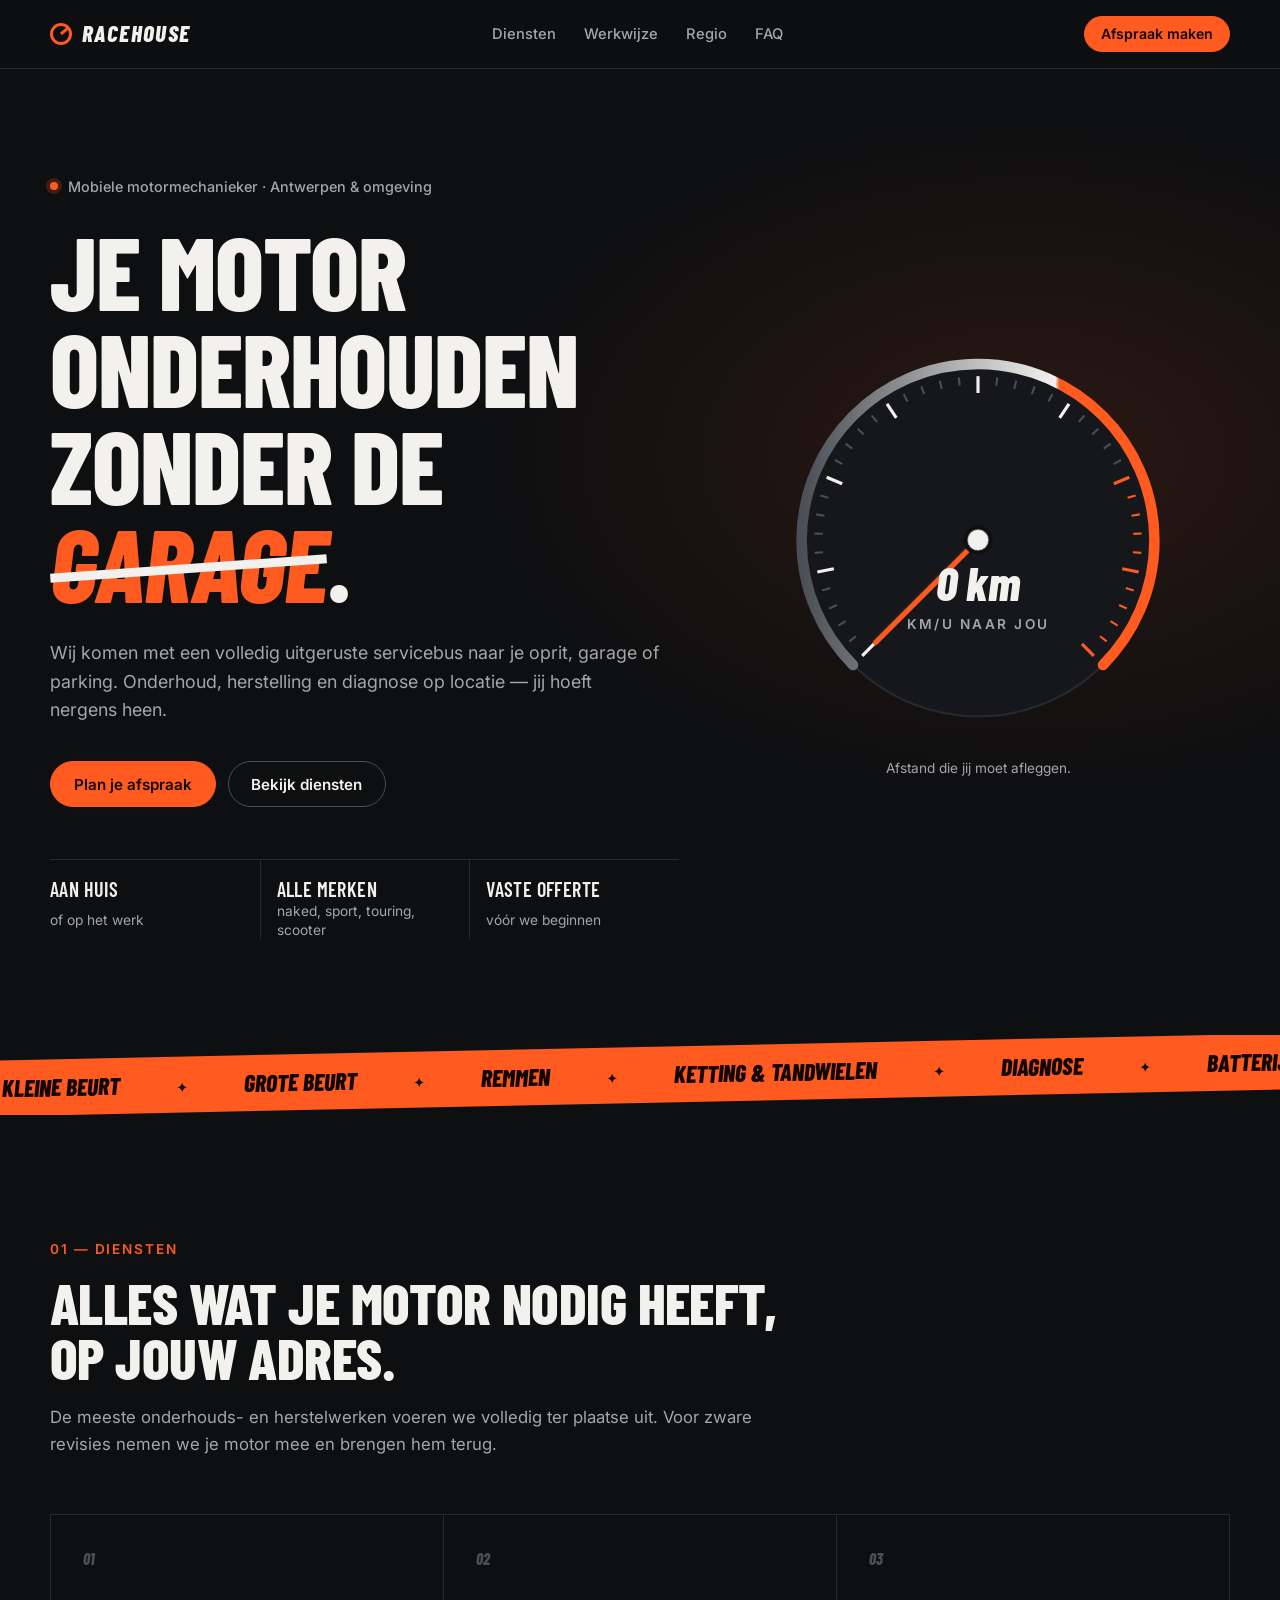
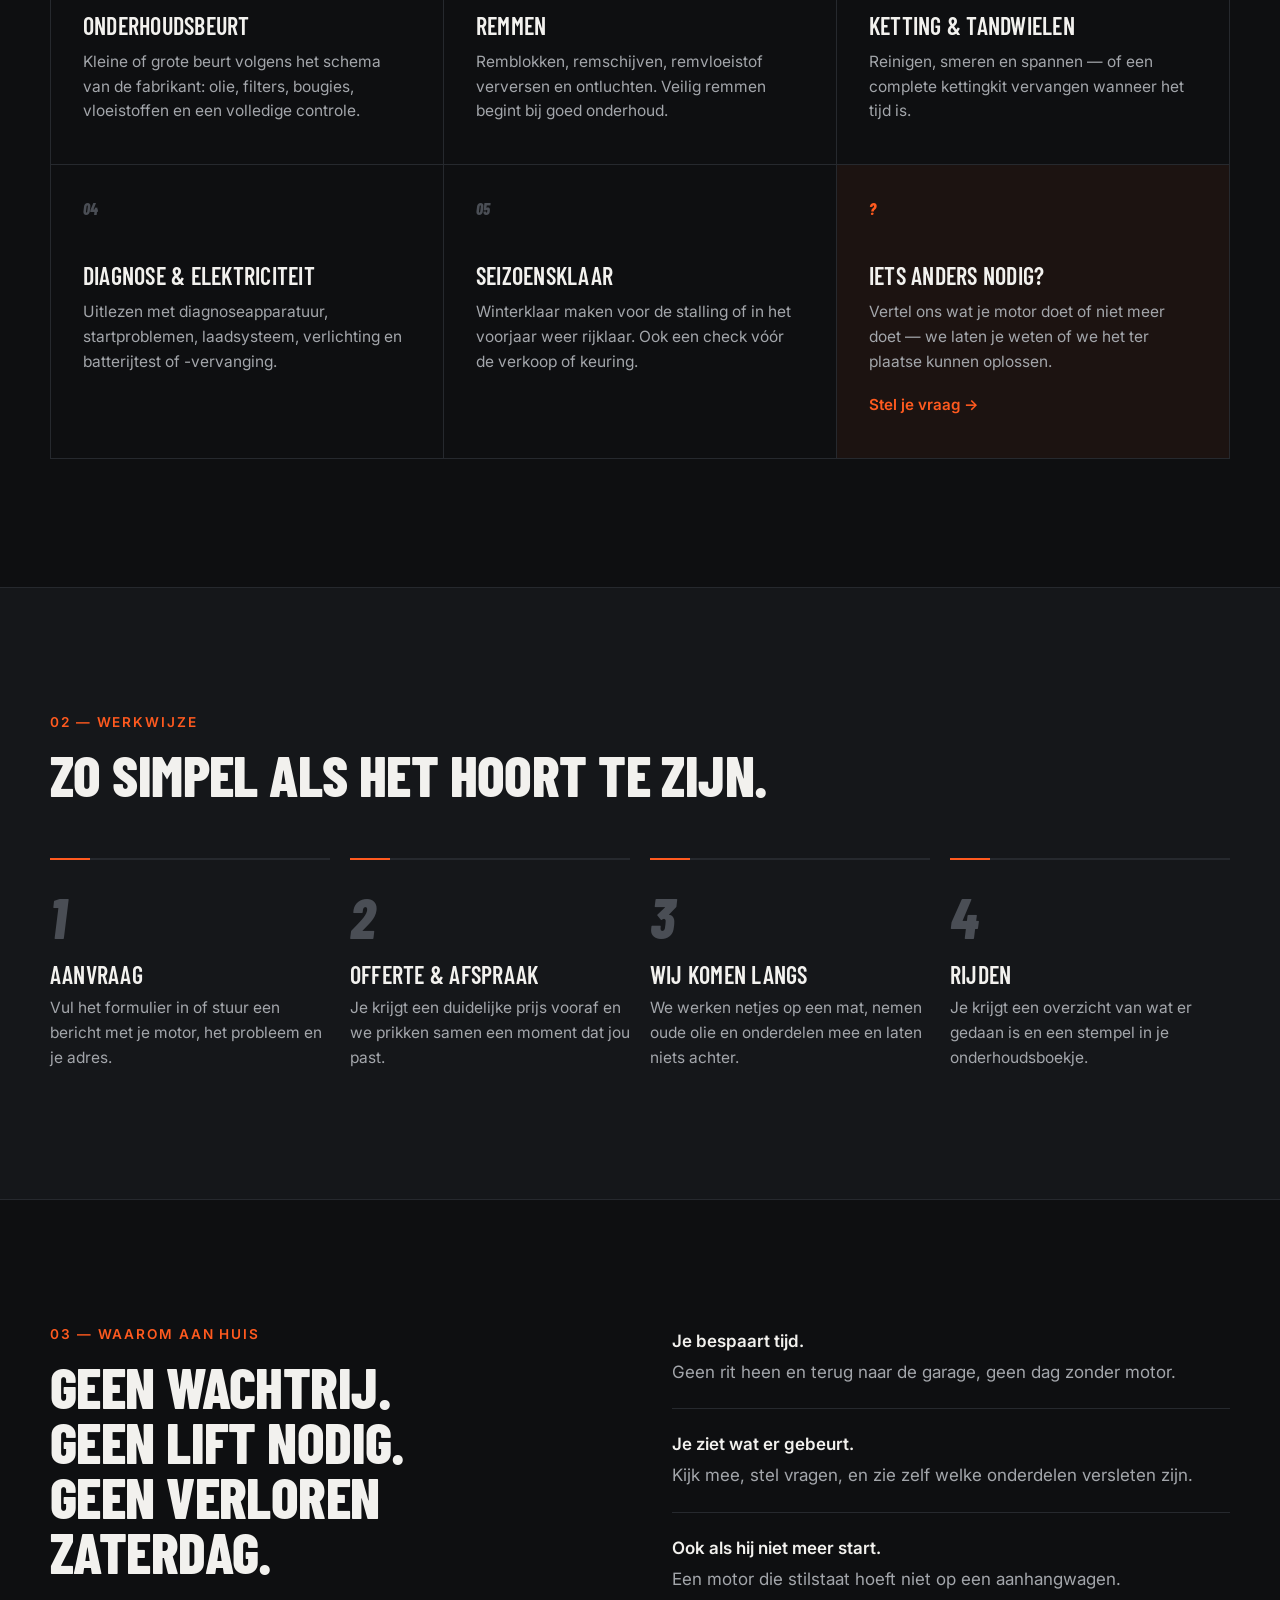
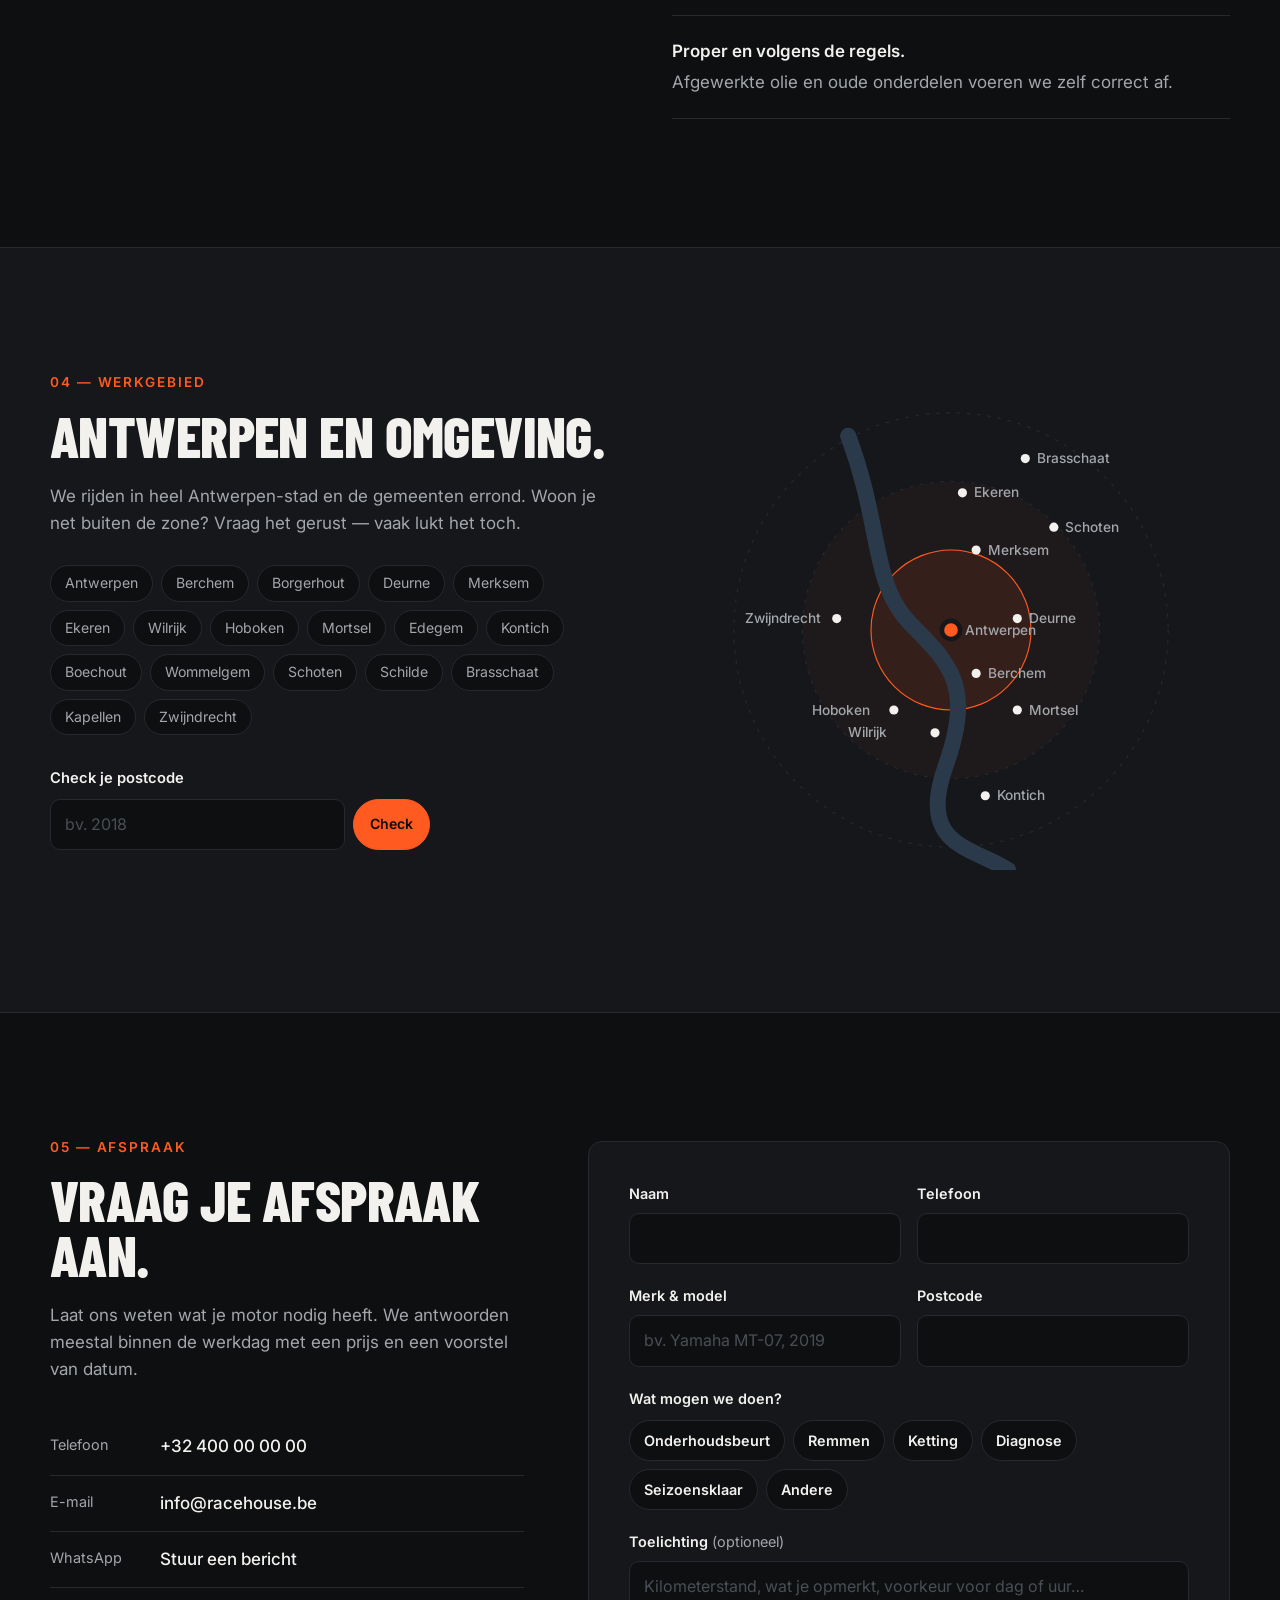
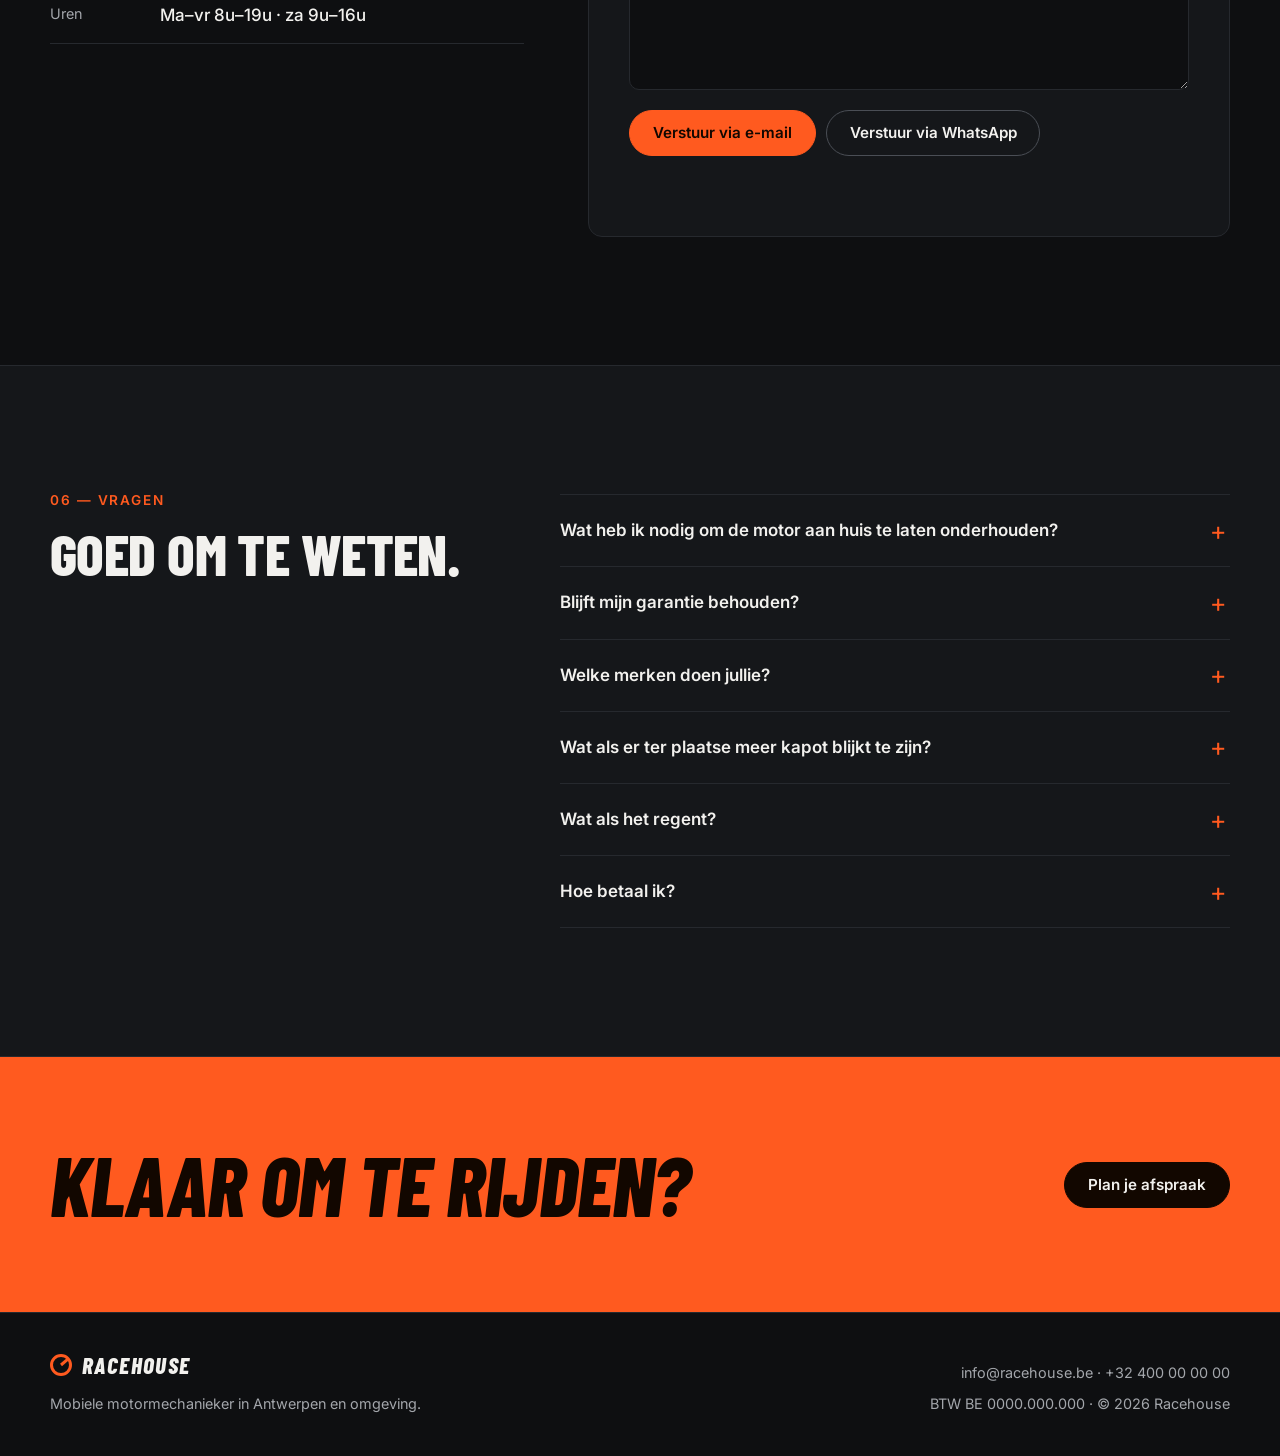
==== commit 9ea784c3: "Banden als dienst verwijderd Dienstkaart, formulieroptie, lopende strook en meta-omschrijving aangep" ====
--- a/index.html
+++ b/index.html
@@ -4,7 +4,7 @@
   <meta charset="utf-8">
   <meta name="viewport" content="width=device-width, initial-scale=1">
   <title>Racehouse — Motoronderhoud & herstelling aan huis | Antwerpen</title>
-  <meta name="description" content="Racehouse komt naar je toe: onderhoud, herstellingen, banden, remmen en diagnose van je motor bij jou thuis of op het werk, in Antwerpen en omgeving.">
+  <meta name="description" content="Racehouse komt naar je toe: onderhoud, herstellingen, remmen en diagnose van je motor bij jou thuis of op het werk, in Antwerpen en omgeving.">
   <link rel="canonical" href="https://racehouse.be/">
   <meta name="theme-color" content="#0e0f11">
 
@@ -110,8 +110,8 @@
     <!-- MARQUEE -->
     <div class="strip-wrap" aria-hidden="true"><div class="strip">
       <div class="strip__track">
-        <span>Kleine beurt</span><span>Grote beurt</span><span>Banden</span><span>Remmen</span><span>Ketting &amp; tandwielen</span><span>Diagnose</span><span>Batterij</span><span>Winterklaar</span><span>Keuringsklaar</span>
-        <span>Kleine beurt</span><span>Grote beurt</span><span>Banden</span><span>Remmen</span><span>Ketting &amp; tandwielen</span><span>Diagnose</span><span>Batterij</span><span>Winterklaar</span><span>Keuringsklaar</span>
+        <span>Kleine beurt</span><span>Grote beurt</span><span>Remmen</span><span>Ketting &amp; tandwielen</span><span>Diagnose</span><span>Batterij</span><span>Winterklaar</span><span>Keuringsklaar</span>
+        <span>Kleine beurt</span><span>Grote beurt</span><span>Remmen</span><span>Ketting &amp; tandwielen</span><span>Diagnose</span><span>Batterij</span><span>Winterklaar</span><span>Keuringsklaar</span>
       </div>
     </div></div>
 
@@ -132,29 +132,30 @@
           </article>
           <article class="service">
             <span class="service__no">02</span>
-            <h3>Banden</h3>
-            <p>Vervangen, balanceren en op druk zetten. We brengen je nieuwe banden mee of monteren de banden die jij bestelde.</p>
-          </article>
-          <article class="service">
-            <span class="service__no">03</span>
             <h3>Remmen</h3>
             <p>Remblokken, remschijven, remvloeistof verversen en ontluchten. Veilig remmen begint bij goed onderhoud.</p>
           </article>
           <article class="service">
-            <span class="service__no">04</span>
+            <span class="service__no">03</span>
             <h3>Ketting &amp; tandwielen</h3>
             <p>Reinigen, smeren en spannen — of een complete kettingkit vervangen wanneer het tijd is.</p>
           </article>
           <article class="service">
-            <span class="service__no">05</span>
+            <span class="service__no">04</span>
             <h3>Diagnose &amp; elektriciteit</h3>
             <p>Uitlezen met diagnoseapparatuur, startproblemen, laadsysteem, verlichting en batterijtest of -vervanging.</p>
           </article>
           <article class="service">
-            <span class="service__no">06</span>
+            <span class="service__no">05</span>
             <h3>Seizoensklaar</h3>
             <p>Winterklaar maken voor de stalling of in het voorjaar weer rijklaar. Ook een check vóór de verkoop of keuring.</p>
           </article>
+          <a class="service service--cta" href="#afspraak">
+            <span class="service__no">?</span>
+            <h3>Iets anders nodig?</h3>
+            <p>Vertel ons wat je motor doet of niet meer doet — we laten je weten of we het ter plaatse kunnen oplossen.</p>
+            <span class="service__link">Stel je vraag →</span>
+          </a>
         </div>
       </div>
     </section>
@@ -295,7 +296,6 @@
             <legend>Wat mogen we doen?</legend>
             <div class="chips">
               <label class="chip"><input type="checkbox" name="dienst" value="Onderhoudsbeurt"><span>Onderhoudsbeurt</span></label>
-              <label class="chip"><input type="checkbox" name="dienst" value="Banden"><span>Banden</span></label>
               <label class="chip"><input type="checkbox" name="dienst" value="Remmen"><span>Remmen</span></label>
               <label class="chip"><input type="checkbox" name="dienst" value="Ketting & tandwielen"><span>Ketting</span></label>
               <label class="chip"><input type="checkbox" name="dienst" value="Diagnose / start niet"><span>Diagnose</span></label>
--- a/styles.css
+++ b/styles.css
@@ -135,6 +135,10 @@
 .service:hover .service__no { color: var(--accent); }
 .service__no { display: block; font: italic 800 1rem/1 var(--display); color: var(--muted-2); margin-bottom: 48px; transition: color .2s; }
 .service h3 { margin-bottom: 12px; }
+.service--cta { display: block; text-decoration: none; background: rgba(255, 90, 31, .06); }
+.service--cta .service__no { color: var(--accent); }
+.service--cta:hover { background: rgba(255, 90, 31, .12); }
+.service__link { display: inline-block; margin-top: 18px; color: var(--accent); font-weight: 600; font-size: .95rem; }
 .service p { color: var(--muted); font-size: .97rem; }
 
 /* Steps */
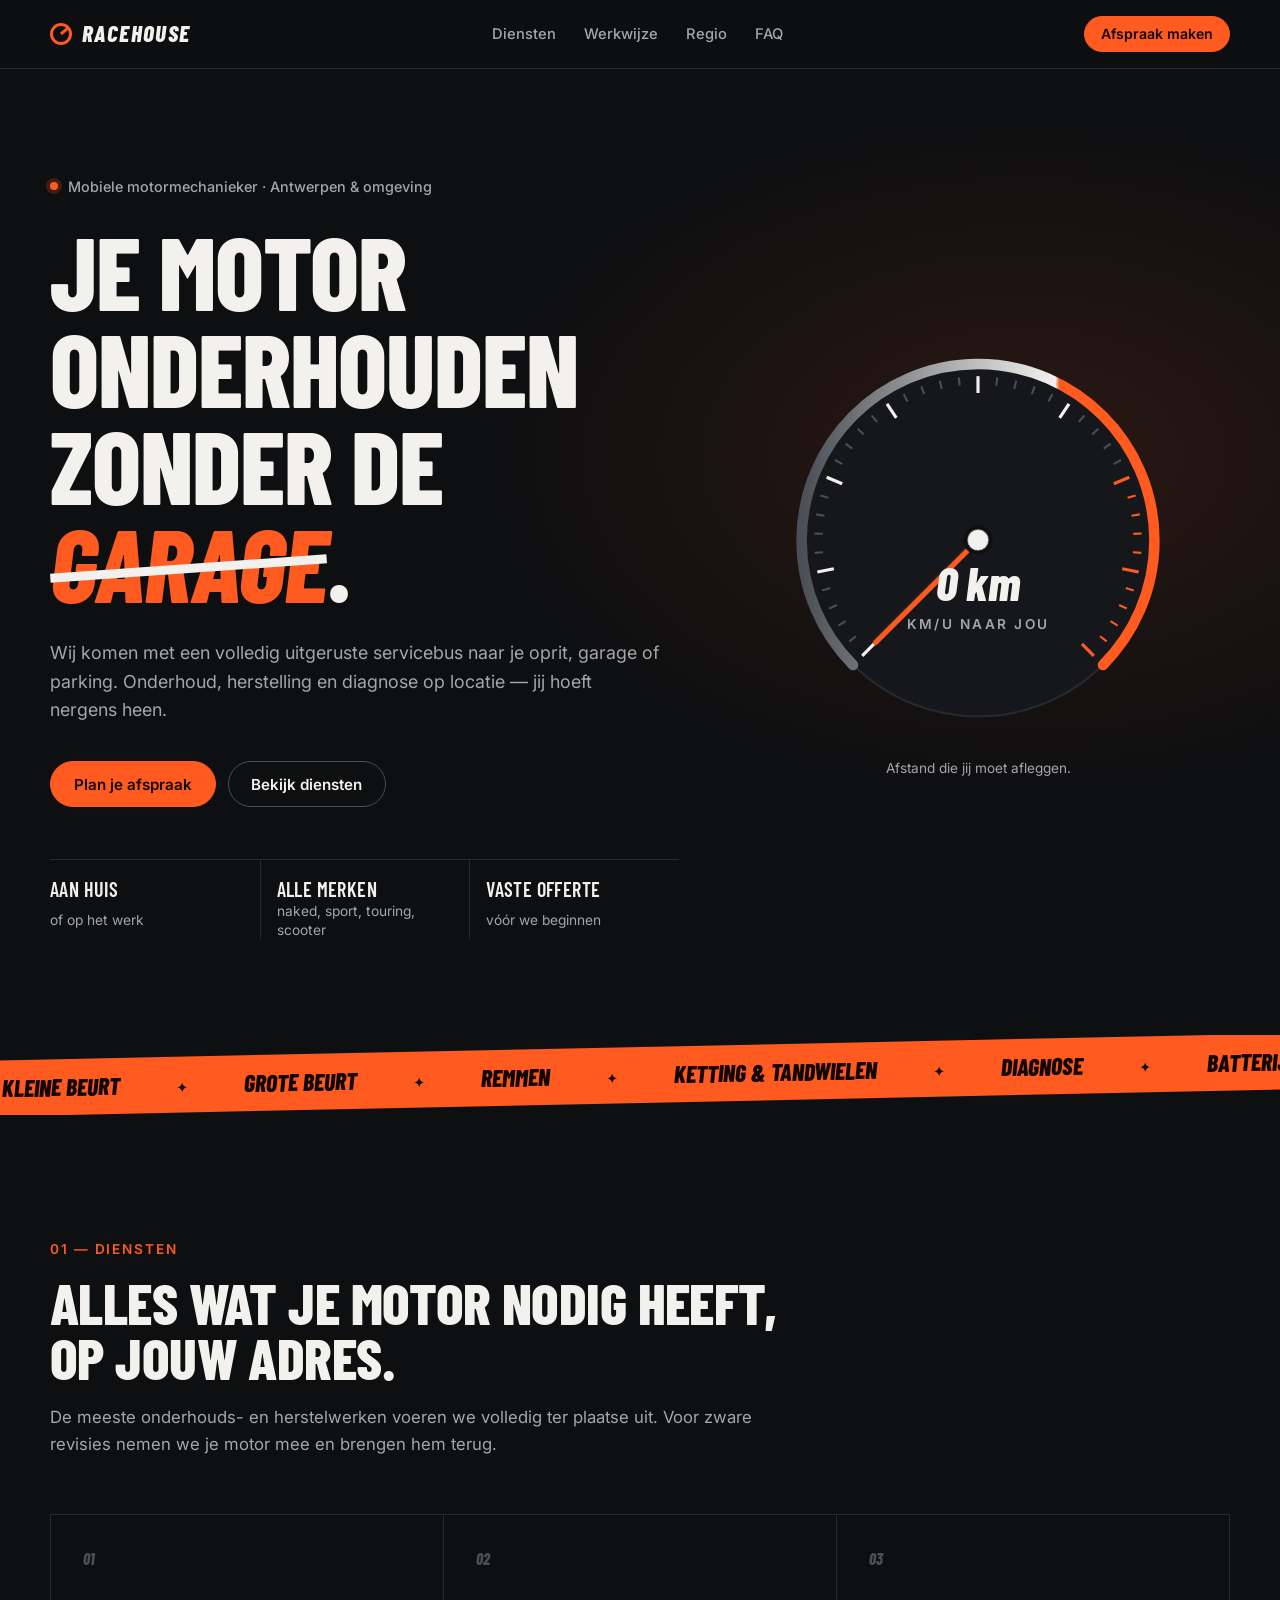
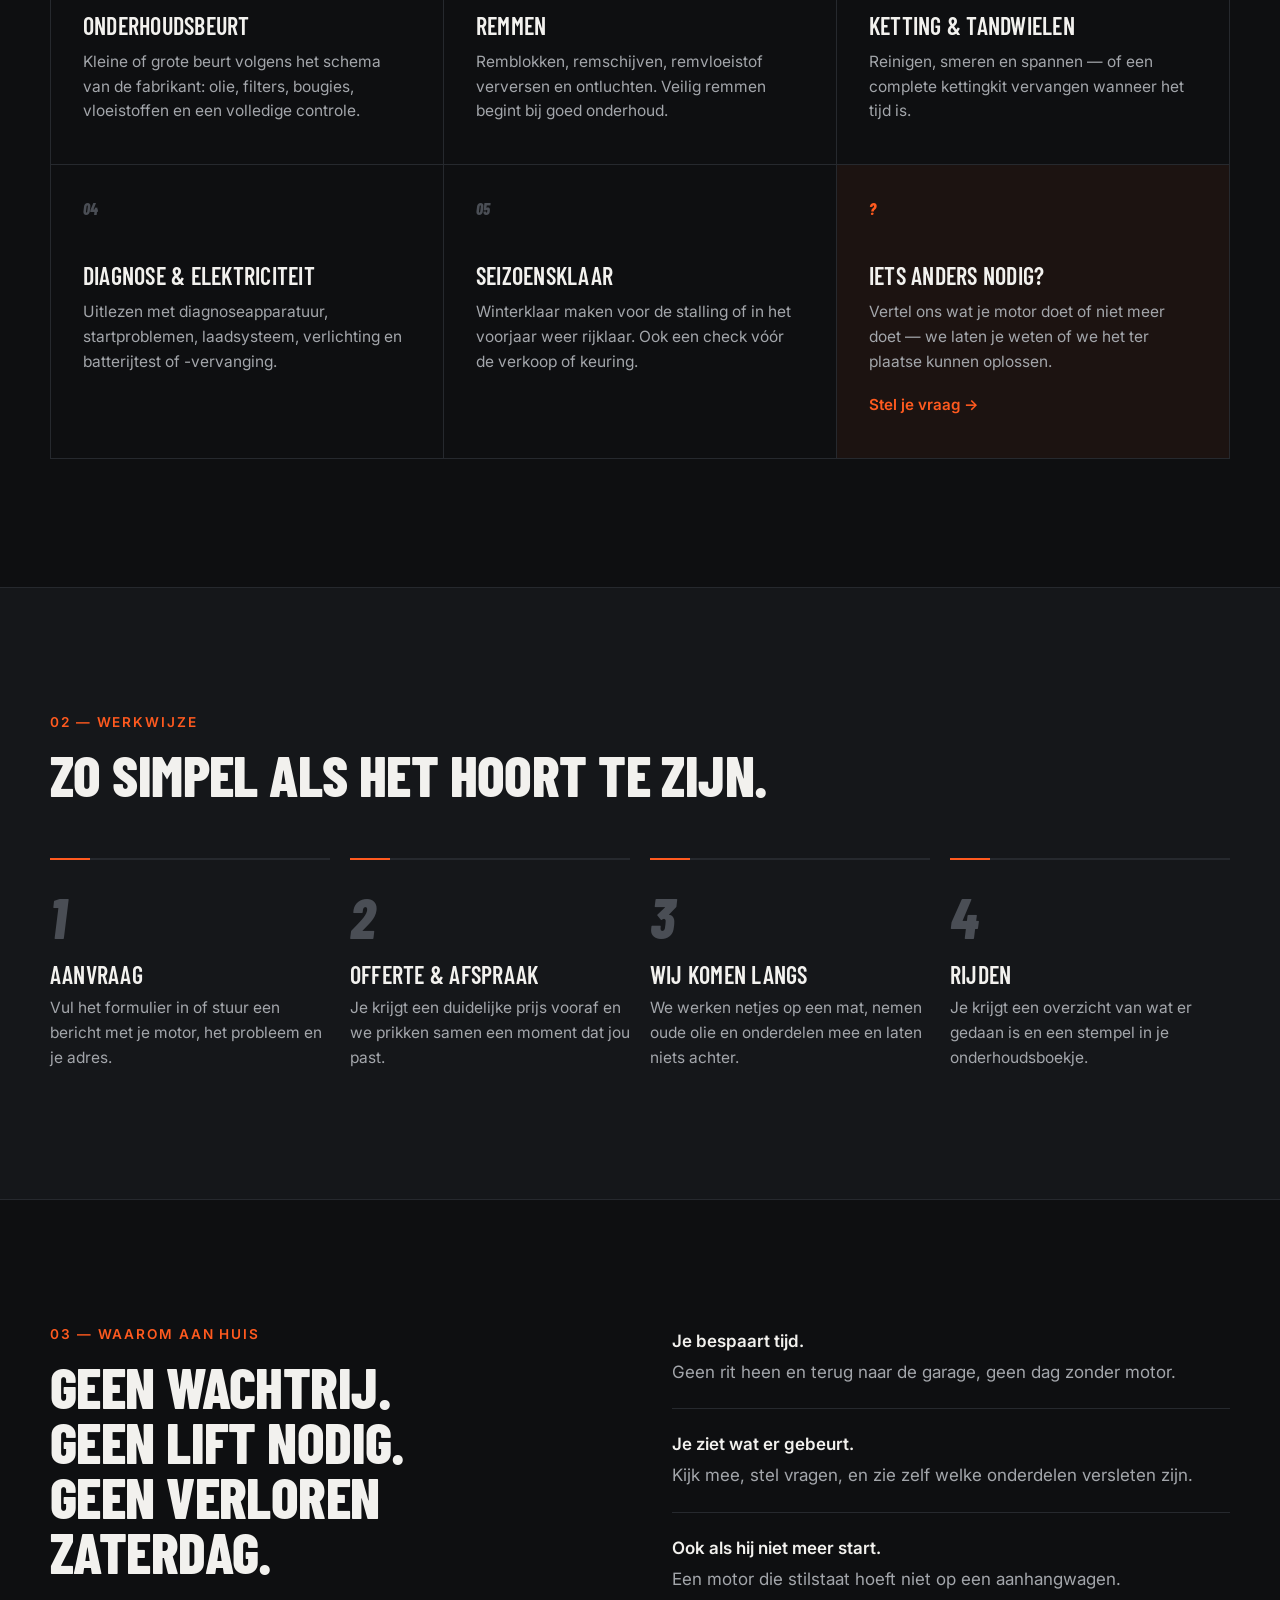
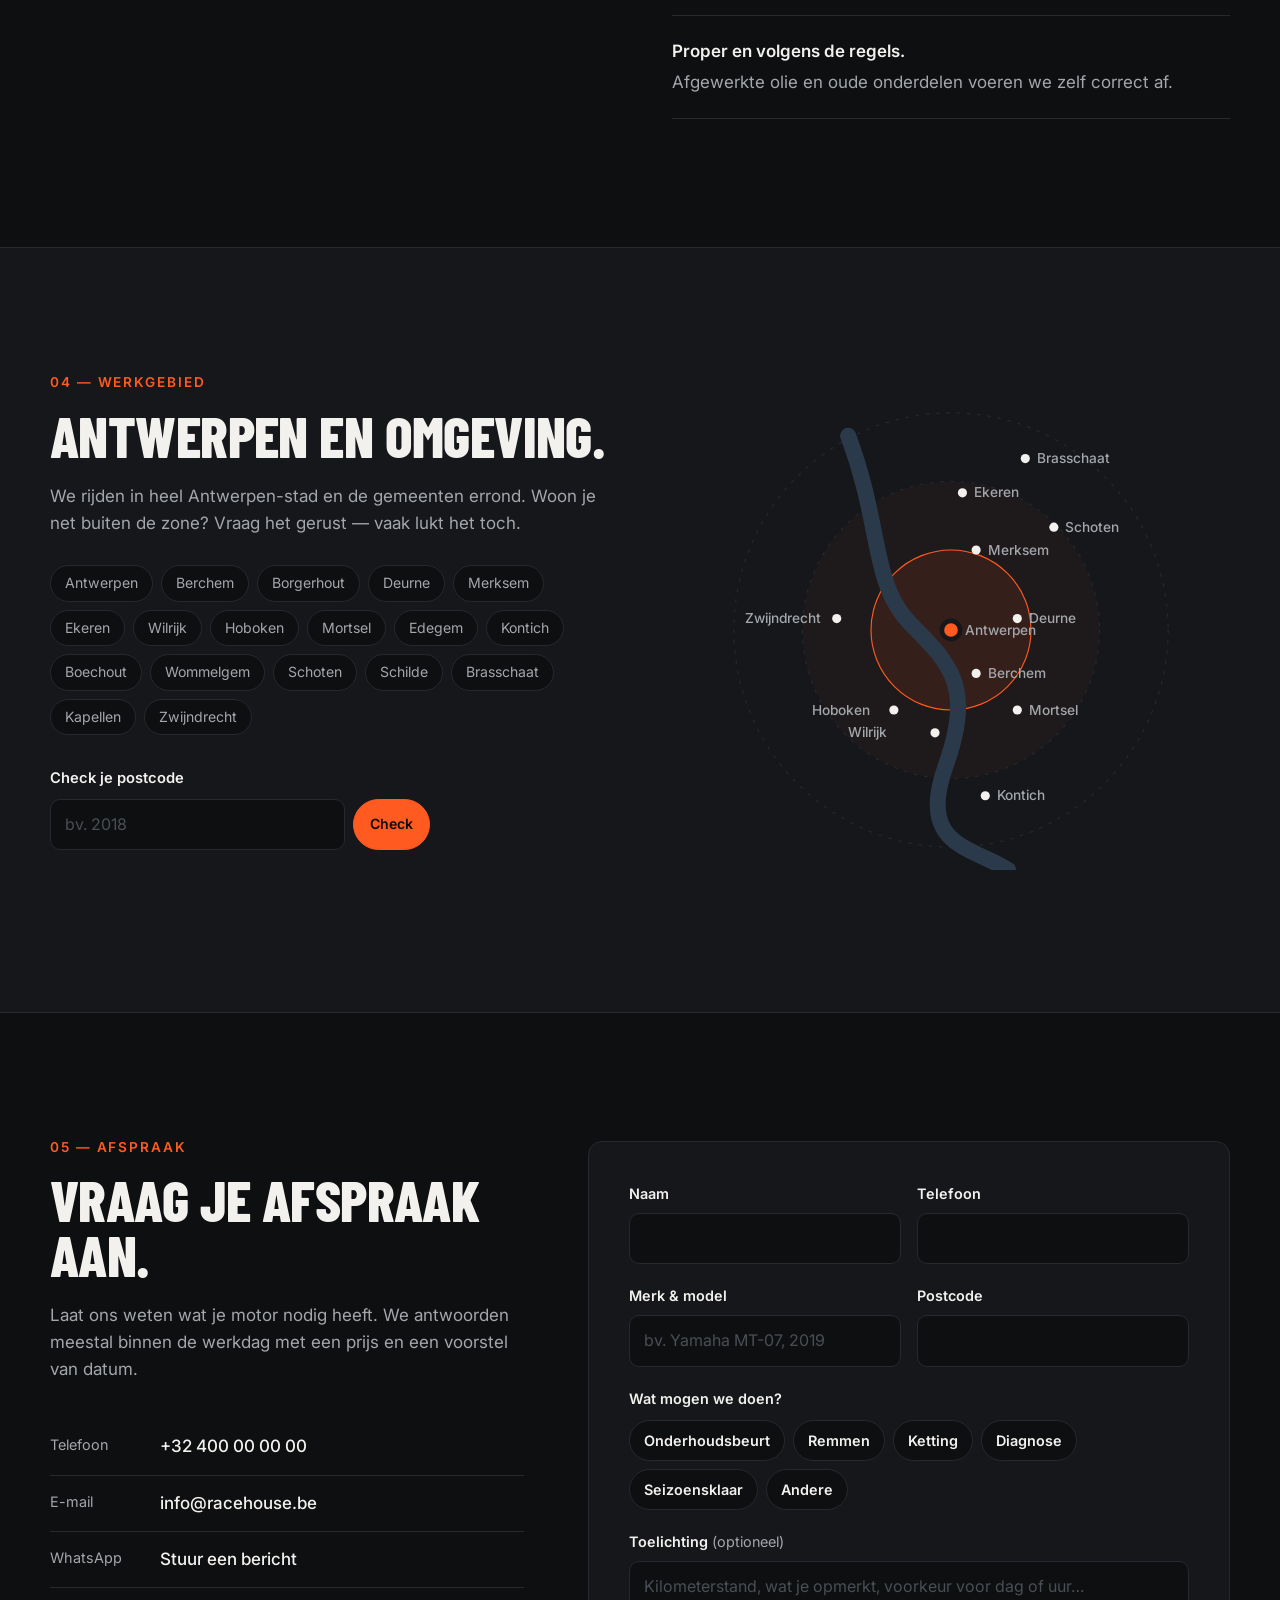
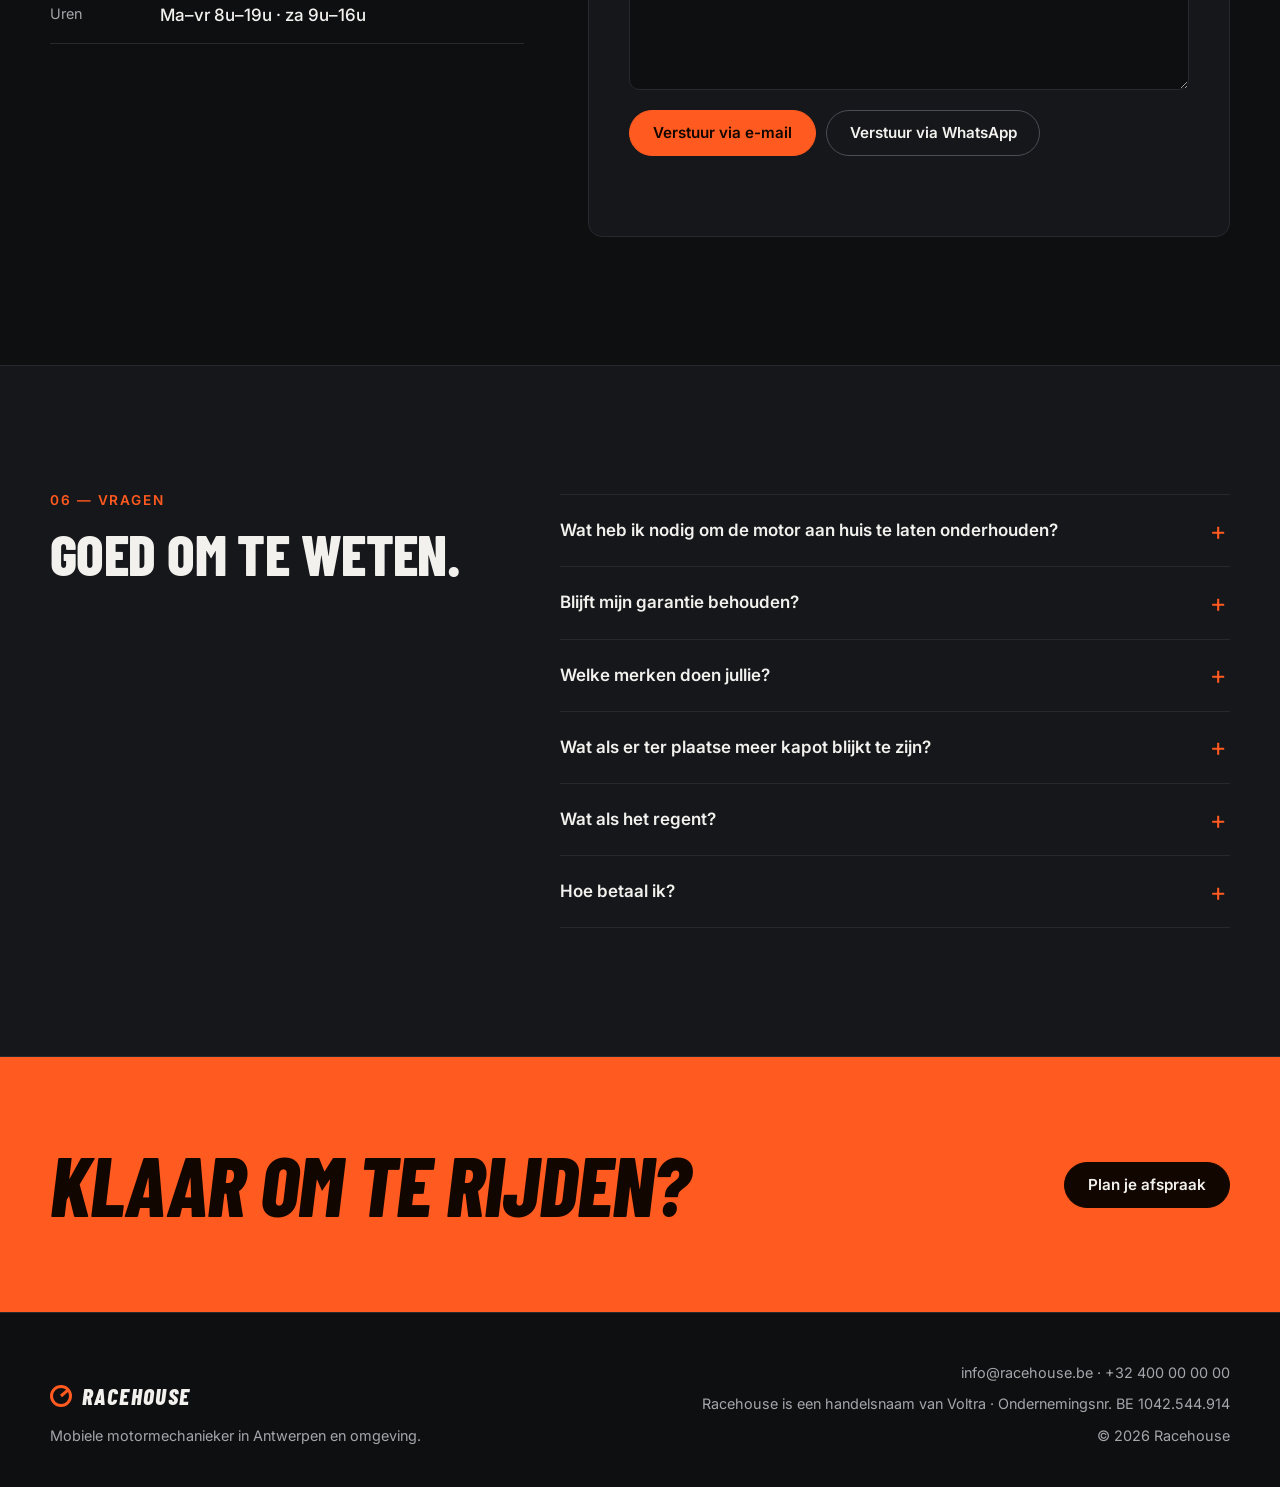
==== commit 9d9cf1ea: "Handelsnaam Voltra en ondernemingsnummer toegevoegd Co-Authored-By: Claude Opus 5.5 <noreply@anthrop" ====
--- a/index.html
+++ b/index.html
@@ -30,6 +30,9 @@
     "email": "info@racehouse.be",
     "telephone": "+32 400 00 00 00",
     "priceRange": "€€",
+    "vatID": "BE1042544914",
+    "taxID": "BE1042544914",
+    "parentOrganization": { "@type": "Organization", "name": "Voltra", "vatID": "BE1042544914" },
     "address": { "@type": "PostalAddress", "addressLocality": "Antwerpen", "addressRegion": "Antwerpen", "addressCountry": "BE" },
     "areaServed": [
       "Antwerpen", "Berchem", "Borgerhout", "Deurne", "Merksem", "Ekeren", "Wilrijk", "Hoboken",
@@ -369,7 +372,8 @@
       </div>
       <div class="footer__meta">
         <p><a href="mailto:info@racehouse.be" data-email>info@racehouse.be</a> · <a href="tel:+32400000000" data-phone>+32 400 00 00 00</a></p>
-        <p>BTW BE 0000.000.000 · © <span id="year">2026</span> Racehouse</p>
+        <p>Racehouse is een handelsnaam van Voltra · Ondernemingsnr. BE 1042.544.914</p>
+        <p>© <span id="year">2026</span> Racehouse</p>
       </div>
     </div>
   </footer>
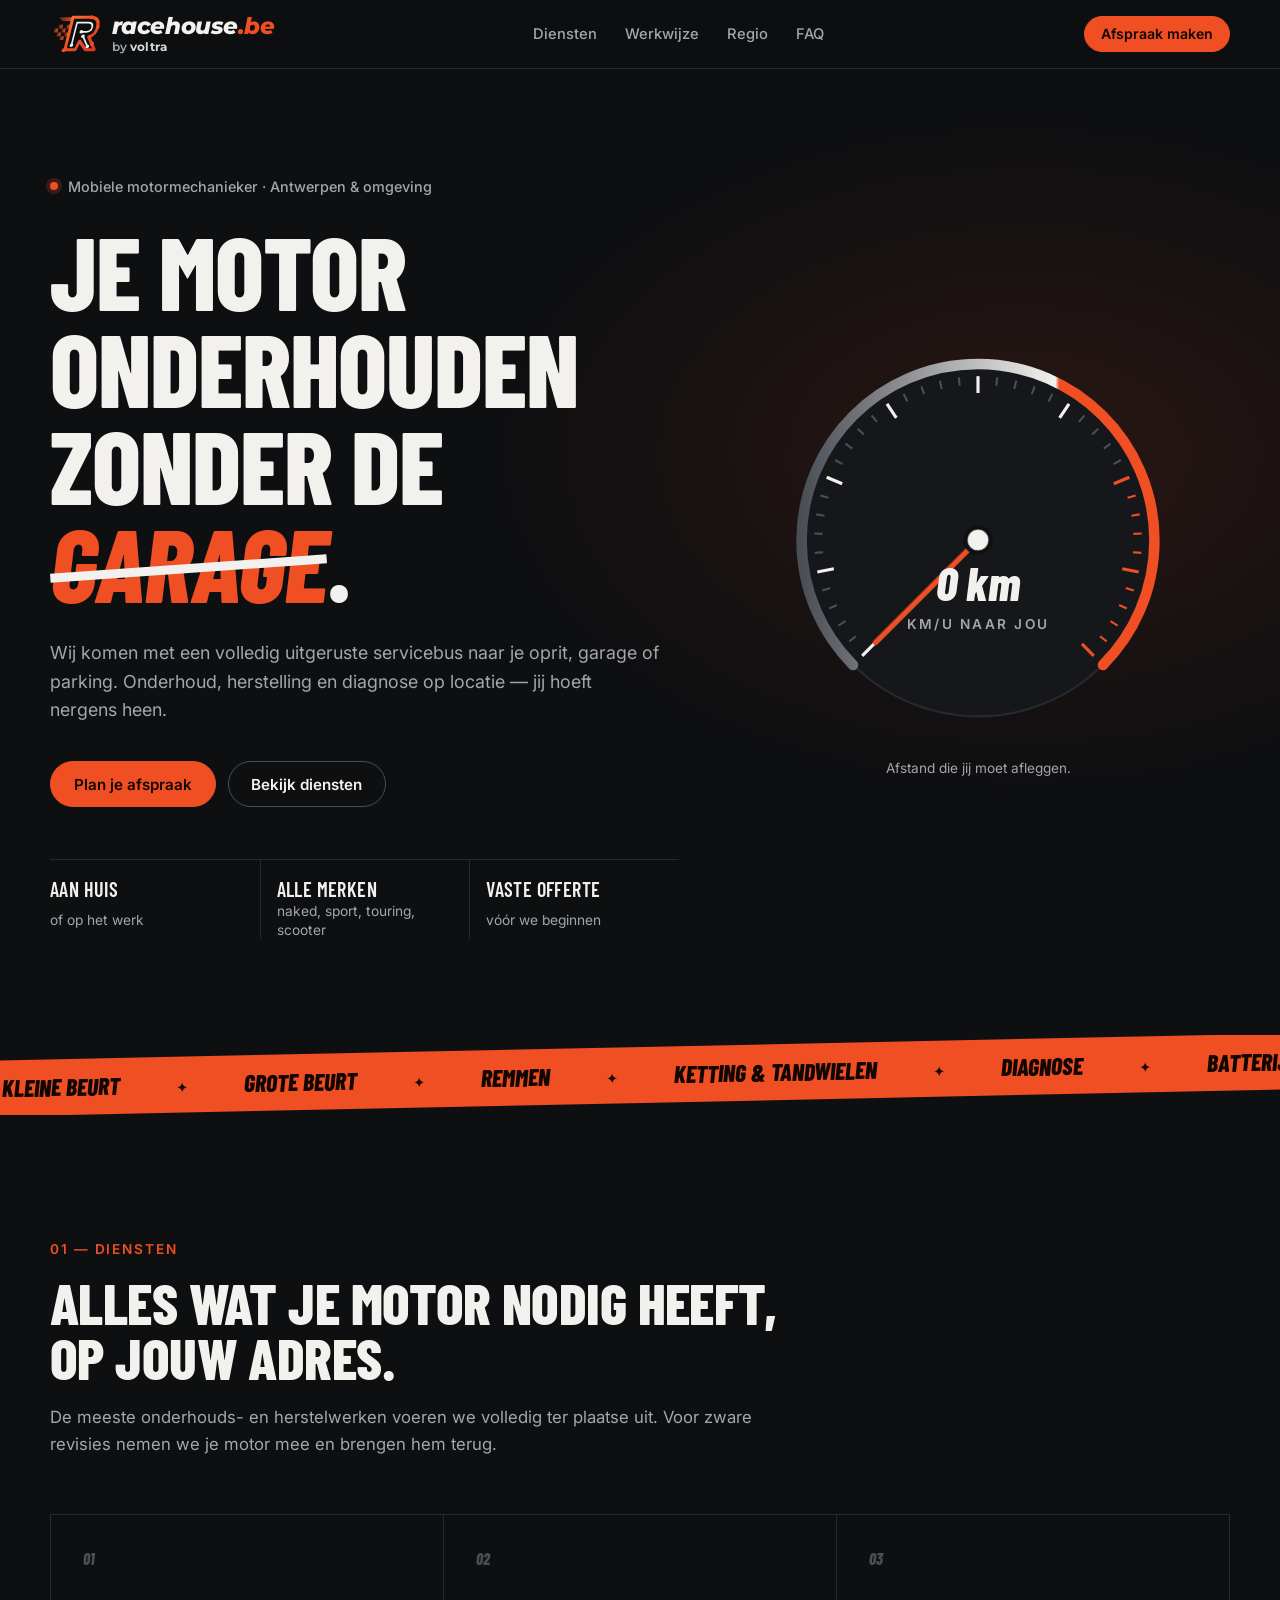
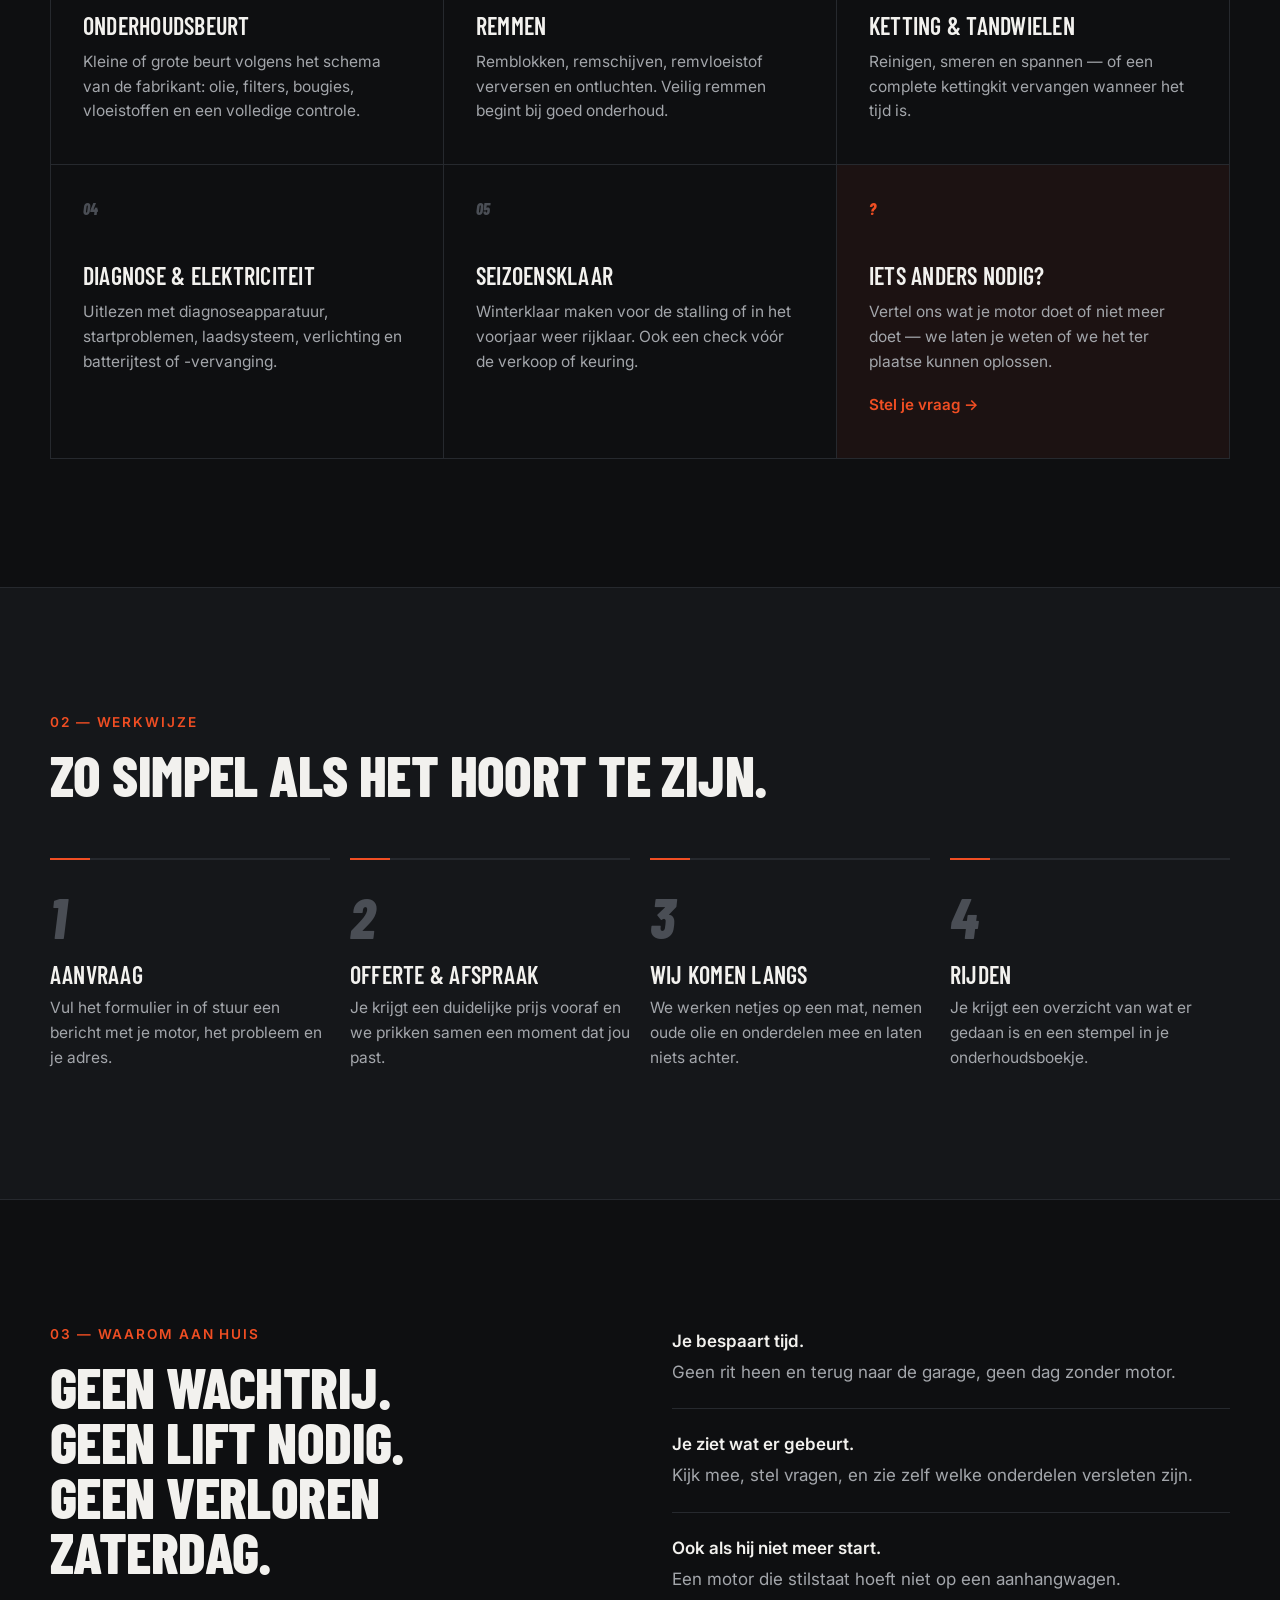
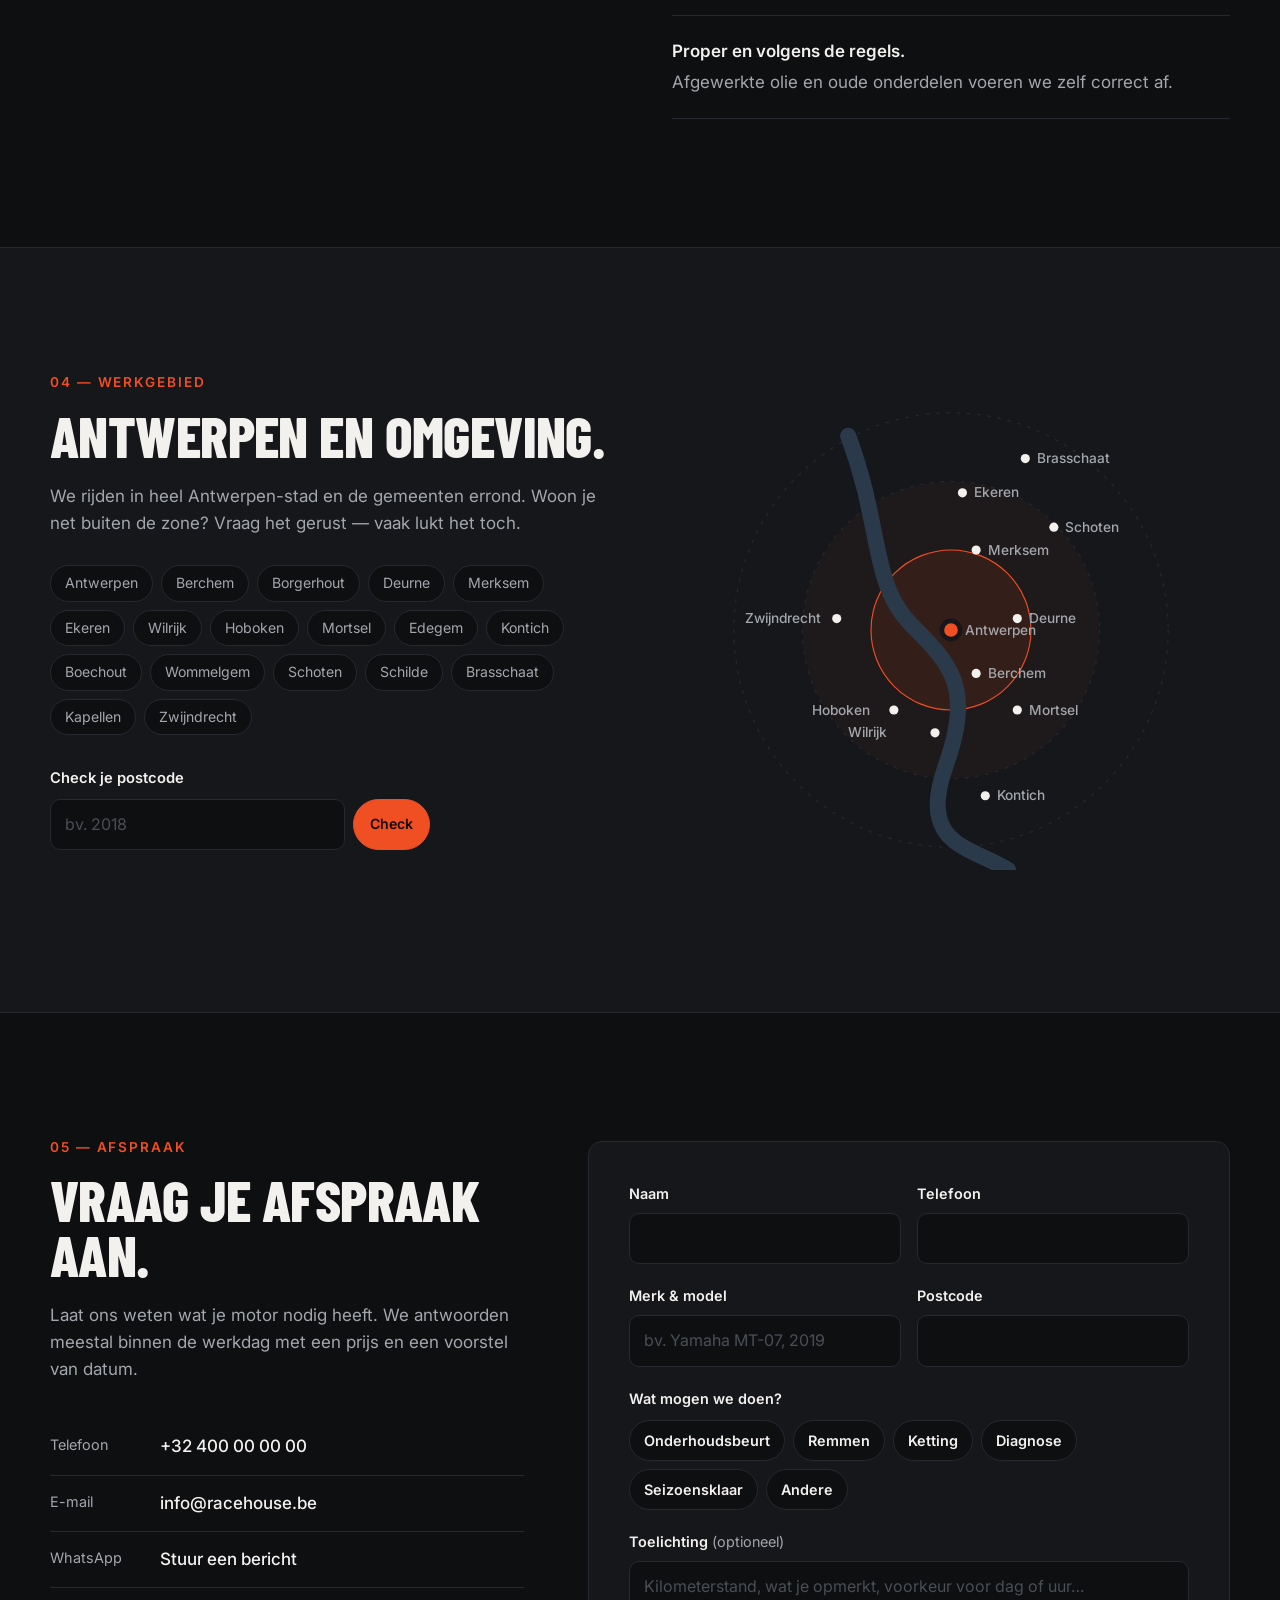
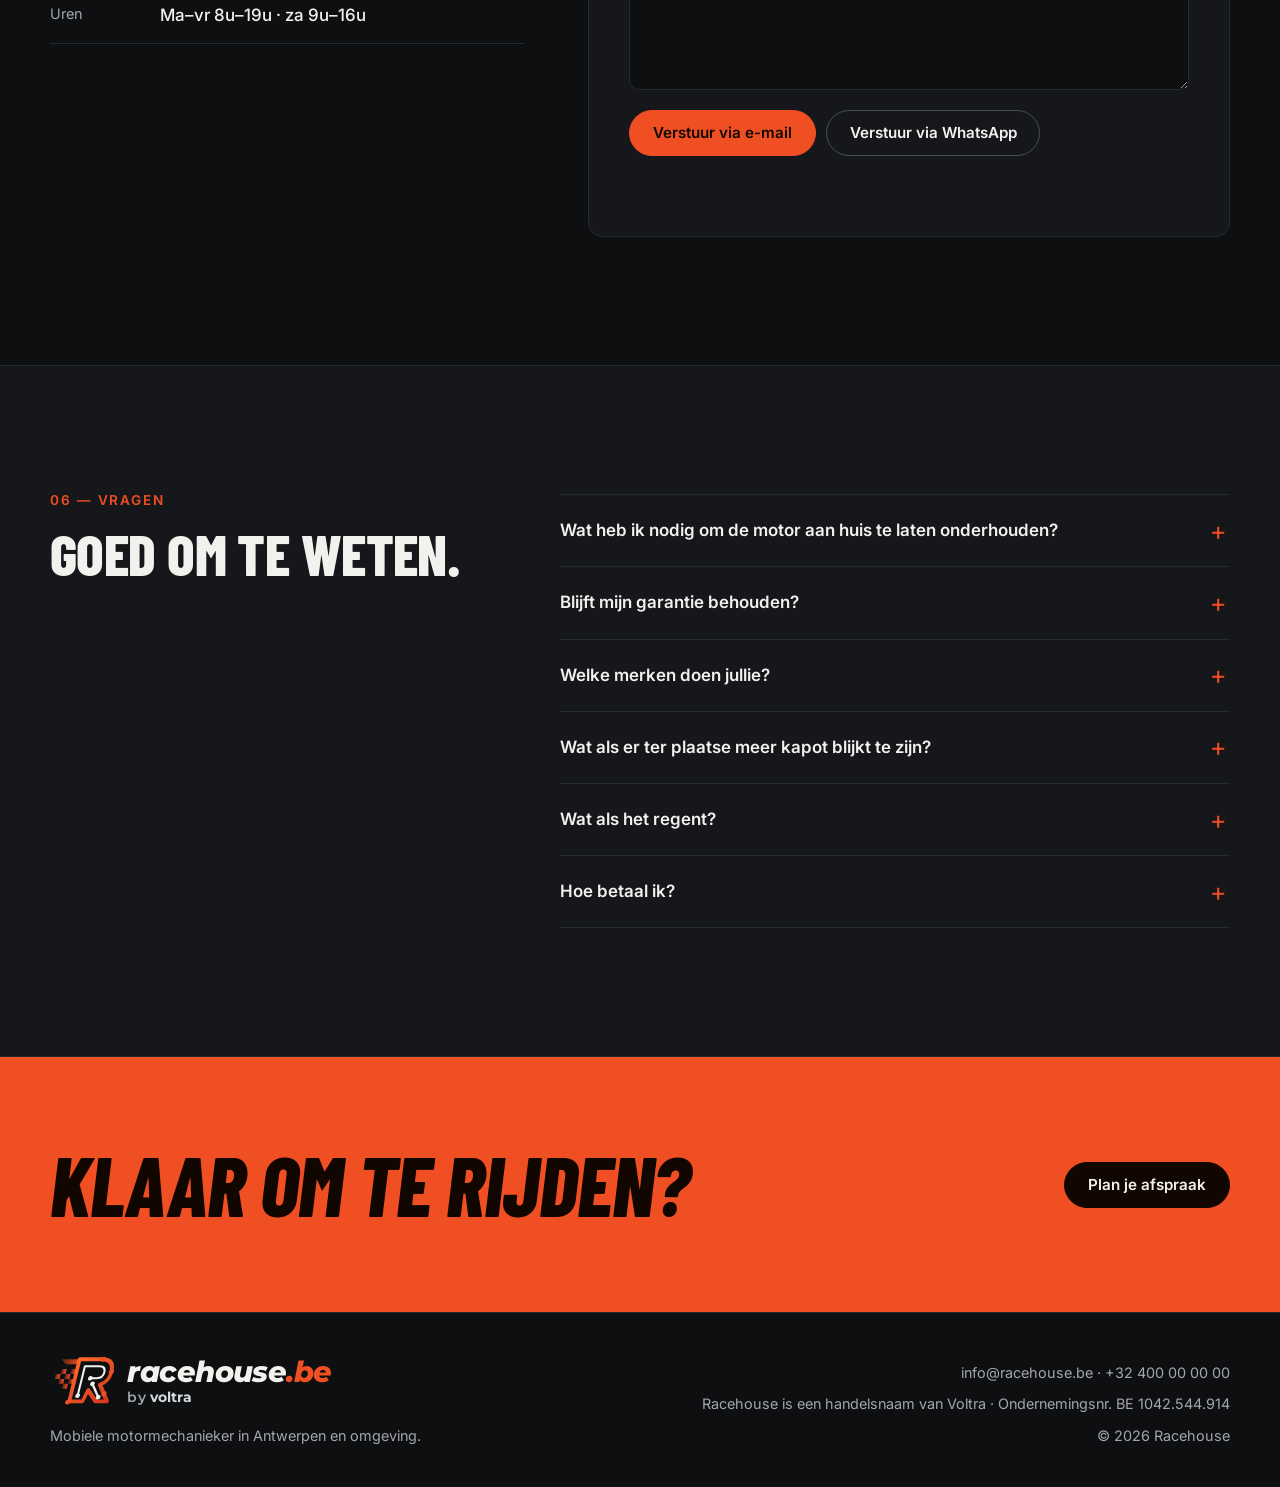
==== commit b2f04d14: "Racehouse by Voltra-logo op de site Logo nagebouwd als SVG voor de donkere achtergrond (lichte print" ====
--- a/index.html
+++ b/index.html
@@ -13,11 +13,16 @@
   <meta property="og:title" content="Racehouse — Motormechanieker aan huis in Antwerpen">
   <meta property="og:description" content="Onderhoud en herstelling van je motor bij jou aan de deur. Geen gesleur naar de garage.">
   <meta property="og:url" content="https://racehouse.be/">
+  <meta property="og:image" content="https://racehouse.be/og-image.png">
+  <meta property="og:image:width" content="1200">
+  <meta property="og:image:height" content="630">
+  <meta name="twitter:card" content="summary_large_image">
 
   <link rel="icon" href="favicon.svg" type="image/svg+xml">
+  <link rel="apple-touch-icon" href="apple-touch-icon.png">
   <link rel="preconnect" href="https://fonts.googleapis.com">
   <link rel="preconnect" href="https://fonts.gstatic.com" crossorigin>
-  <link href="https://fonts.googleapis.com/css2?family=Barlow+Condensed:ital,wght@0,600;0,800;1,800&family=Inter:wght@400;500;600&display=swap" rel="stylesheet">
+  <link href="https://fonts.googleapis.com/css2?family=Barlow+Condensed:ital,wght@0,600;0,800;1,800&family=Montserrat:ital,wght@0,600;0,700;1,800&family=Inter:wght@400;500;600&display=swap" rel="stylesheet">
   <link rel="stylesheet" href="styles.css">
 
   <script type="application/ld+json">
@@ -26,6 +31,8 @@
     "@type": "MotorcycleRepair",
     "name": "Racehouse",
     "url": "https://racehouse.be/",
+    "logo": "https://racehouse.be/assets/logo.png",
+    "image": "https://racehouse.be/og-image.png",
     "description": "Mobiele motormechanieker: onderhoud en herstelling van motoren aan huis in Antwerpen en omgeving.",
     "email": "info@racehouse.be",
     "telephone": "+32 400 00 00 00",
@@ -50,9 +57,9 @@
 
   <header class="nav" id="top">
     <div class="wrap nav__inner">
-      <a href="#top" class="logo" aria-label="Racehouse — naar boven">
-        <span class="logo__mark" aria-hidden="true"></span>
-        RACEHOUSE
+      <a href="#top" class="brand" aria-label="Racehouse by Voltra — naar boven">
+        <img class="brand__mark" src="assets/logo-mark.svg" alt="" width="56" height="43">
+        <span class="brand__text"><span class="brand__name">racehouse<span>.be</span></span><span class="brand__by">by <strong>voltra</strong></span></span>
       </a>
       <nav aria-label="Hoofdmenu">
         <ul class="nav__links">
@@ -367,7 +374,10 @@
   <footer class="footer">
     <div class="wrap footer__inner">
       <div>
-        <a href="#top" class="logo"><span class="logo__mark" aria-hidden="true"></span>RACEHOUSE</a>
+        <a href="#top" class="brand brand--lg" aria-label="Racehouse by Voltra — naar boven">
+          <img class="brand__mark" src="assets/logo-mark.svg" alt="" width="56" height="43">
+        <span class="brand__text"><span class="brand__name">racehouse<span>.be</span></span><span class="brand__by">by <strong>voltra</strong></span></span>
+        </a>
         <p>Mobiele motormechanieker in Antwerpen en omgeving.</p>
       </div>
       <div class="footer__meta">
--- a/styles.css
+++ b/styles.css
@@ -5,10 +5,12 @@
   --fg: #f2f1ee;
   --muted: #a3a6ab;
   --muted-2: #4a4e55;
-  --accent: #ff5a1f;
+  --accent: #f04e23;
+  --accent-hi: #ff6a2b;
   --accent-ink: #120700;
   --radius: 14px;
   --display: "Barlow Condensed", "Arial Narrow", system-ui, sans-serif;
+  --brand: "Montserrat", system-ui, sans-serif;
   --body: "Inter", system-ui, -apple-system, "Segoe UI", sans-serif;
   color-scheme: dark;
 }
@@ -47,10 +49,11 @@
   background: var(--accent);
   color: var(--accent-ink);
   text-decoration: none;
+  white-space: nowrap;
   cursor: pointer;
   transition: transform .15s ease, background .15s ease, color .15s ease;
 }
-.btn:hover { transform: translateY(-1px); background: #ff7240; }
+.btn:hover { transform: translateY(-1px); background: var(--accent-hi); border-color: var(--accent-hi); }
 .btn:active { transform: translateY(0); }
 .btn--sm { padding: .7em 1.15em; font-size: .88rem; }
 .btn--ghost { background: transparent; color: var(--fg); border-color: var(--muted-2); }
@@ -66,9 +69,16 @@
   border-bottom: 1px solid var(--line);
 }
 .nav__inner { display: flex; align-items: center; justify-content: space-between; height: 68px; gap: 24px; }
-.logo { display: inline-flex; align-items: center; gap: 10px; font: 800 1.45rem/1 var(--display); letter-spacing: .06em; text-decoration: none; font-style: italic; }
-.logo__mark { width: 22px; height: 22px; border-radius: 50%; border: 3px solid var(--accent); position: relative; }
-.logo__mark::after { content: ""; position: absolute; left: 50%; top: 50%; width: 9px; height: 3px; background: var(--accent); transform-origin: 0 50%; transform: translateY(-50%) rotate(-40deg); }
+.brand { display: inline-flex; align-items: center; gap: 10px; text-decoration: none; color: var(--fg); }
+.brand__mark { height: 40px; width: auto; }
+.brand__text { display: flex; flex-direction: column; line-height: 1; }
+.brand__name { font: italic 800 1.45rem/1 var(--brand); letter-spacing: -.02em; }
+.brand__name span { color: var(--accent); }
+.brand__by { font: 600 .72rem/1 var(--brand); color: var(--muted); margin-top: 4px; letter-spacing: .01em; }
+.brand__by strong { color: #d7dadd; font-weight: 700; }
+.brand--lg .brand__mark { height: 52px; }
+.brand--lg .brand__name { font-size: 1.8rem; }
+.brand--lg .brand__by { font-size: .85rem; }
 .nav__links { display: flex; gap: 28px; list-style: none; margin: 0; padding: 0; }
 .nav__links a { text-decoration: none; color: var(--muted); font-size: .92rem; font-weight: 500; transition: color .15s; }
 .nav__links a:hover { color: var(--fg); }
@@ -77,12 +87,12 @@
 .hero { padding: clamp(48px, 8vw, 104px) 0 clamp(56px, 8vw, 96px); position: relative; }
 .hero::before {
   content: ""; position: absolute; inset: 0; pointer-events: none;
-  background: radial-gradient(60% 50% at 80% 40%, rgba(255, 90, 31, .12), transparent 70%);
+  background: radial-gradient(60% 50% at 80% 40%, rgba(240, 78, 35, .12), transparent 70%);
 }
 .hero__grid { display: grid; grid-template-columns: 1.25fr 1fr; gap: 48px; align-items: center; position: relative; }
 .eyebrow { display: inline-flex; align-items: center; gap: 10px; color: var(--muted); font-size: .9rem; font-weight: 500; margin-bottom: 24px; }
-.dot { width: 8px; height: 8px; border-radius: 50%; background: var(--accent); box-shadow: 0 0 0 4px rgba(255, 90, 31, .2); animation: pulse 2s infinite; }
-@keyframes pulse { 50% { box-shadow: 0 0 0 8px rgba(255, 90, 31, 0); } }
+.dot { width: 8px; height: 8px; border-radius: 50%; background: var(--accent); box-shadow: 0 0 0 4px rgba(240, 78, 35, .2); animation: pulse 2s infinite; }
+@keyframes pulse { 50% { box-shadow: 0 0 0 8px rgba(240, 78, 35, 0); } }
 h1 { font-size: clamp(3rem, 8.4vw, 6.4rem); }
 h1 em { font-style: italic; color: var(--accent); position: relative; }
 h1 em::after { content: ""; position: absolute; left: 0; right: 0; top: 52%; height: .09em; background: var(--fg); transform: rotate(-4deg); }
@@ -135,9 +145,9 @@
 .service:hover .service__no { color: var(--accent); }
 .service__no { display: block; font: italic 800 1rem/1 var(--display); color: var(--muted-2); margin-bottom: 48px; transition: color .2s; }
 .service h3 { margin-bottom: 12px; }
-.service--cta { display: block; text-decoration: none; background: rgba(255, 90, 31, .06); }
+.service--cta { display: block; text-decoration: none; background: rgba(240, 78, 35, .06); }
 .service--cta .service__no { color: var(--accent); }
-.service--cta:hover { background: rgba(255, 90, 31, .12); }
+.service--cta:hover { background: rgba(240, 78, 35, .12); }
 .service__link { display: inline-block; margin-top: 18px; color: var(--accent); font-weight: 600; font-size: .95rem; }
 .service p { color: var(--muted); font-size: .97rem; }
 
@@ -170,8 +180,8 @@
 
 .map svg { width: 100%; max-width: 480px; margin-inline: auto; }
 .map__ring { fill: none; stroke: var(--line); stroke-dasharray: 3 6; }
-.map__ring--1 { fill: rgba(255, 90, 31, .1); stroke: var(--accent); stroke-dasharray: none; }
-.map__ring--2 { fill: rgba(255, 90, 31, .04); }
+.map__ring--1 { fill: rgba(240, 78, 35, .1); stroke: var(--accent); stroke-dasharray: none; }
+.map__ring--2 { fill: rgba(240, 78, 35, .04); }
 .map__river { fill: none; stroke: #2b3a4a; stroke-width: 14; stroke-linecap: round; }
 .map__pins circle { fill: var(--fg); }
 .map__pins .map__home { fill: var(--accent); stroke: var(--bg-2); stroke-width: 4; }
@@ -256,6 +266,12 @@
 }
 @media (max-width: 600px) {
   body { font-size: 16px; }
+  .nav__inner { gap: 12px; }
+  .brand { gap: 8px; }
+  .brand__mark { height: 32px; }
+  .brand__name { font-size: 1.15rem; }
+  .brand__by { font-size: .64rem; }
+  .nav .btn--sm { padding: .65em .95em; font-size: .8rem; }
   .services, .steps, .form__row { grid-template-columns: 1fr; }
   .hero__facts { grid-template-columns: 1fr; }
   .hero__facts li, .hero__facts li + li { padding: 14px 0; border-left: 0; border-bottom: 1px solid var(--line); flex-direction: row; display: flex; justify-content: space-between; gap: 12px; }
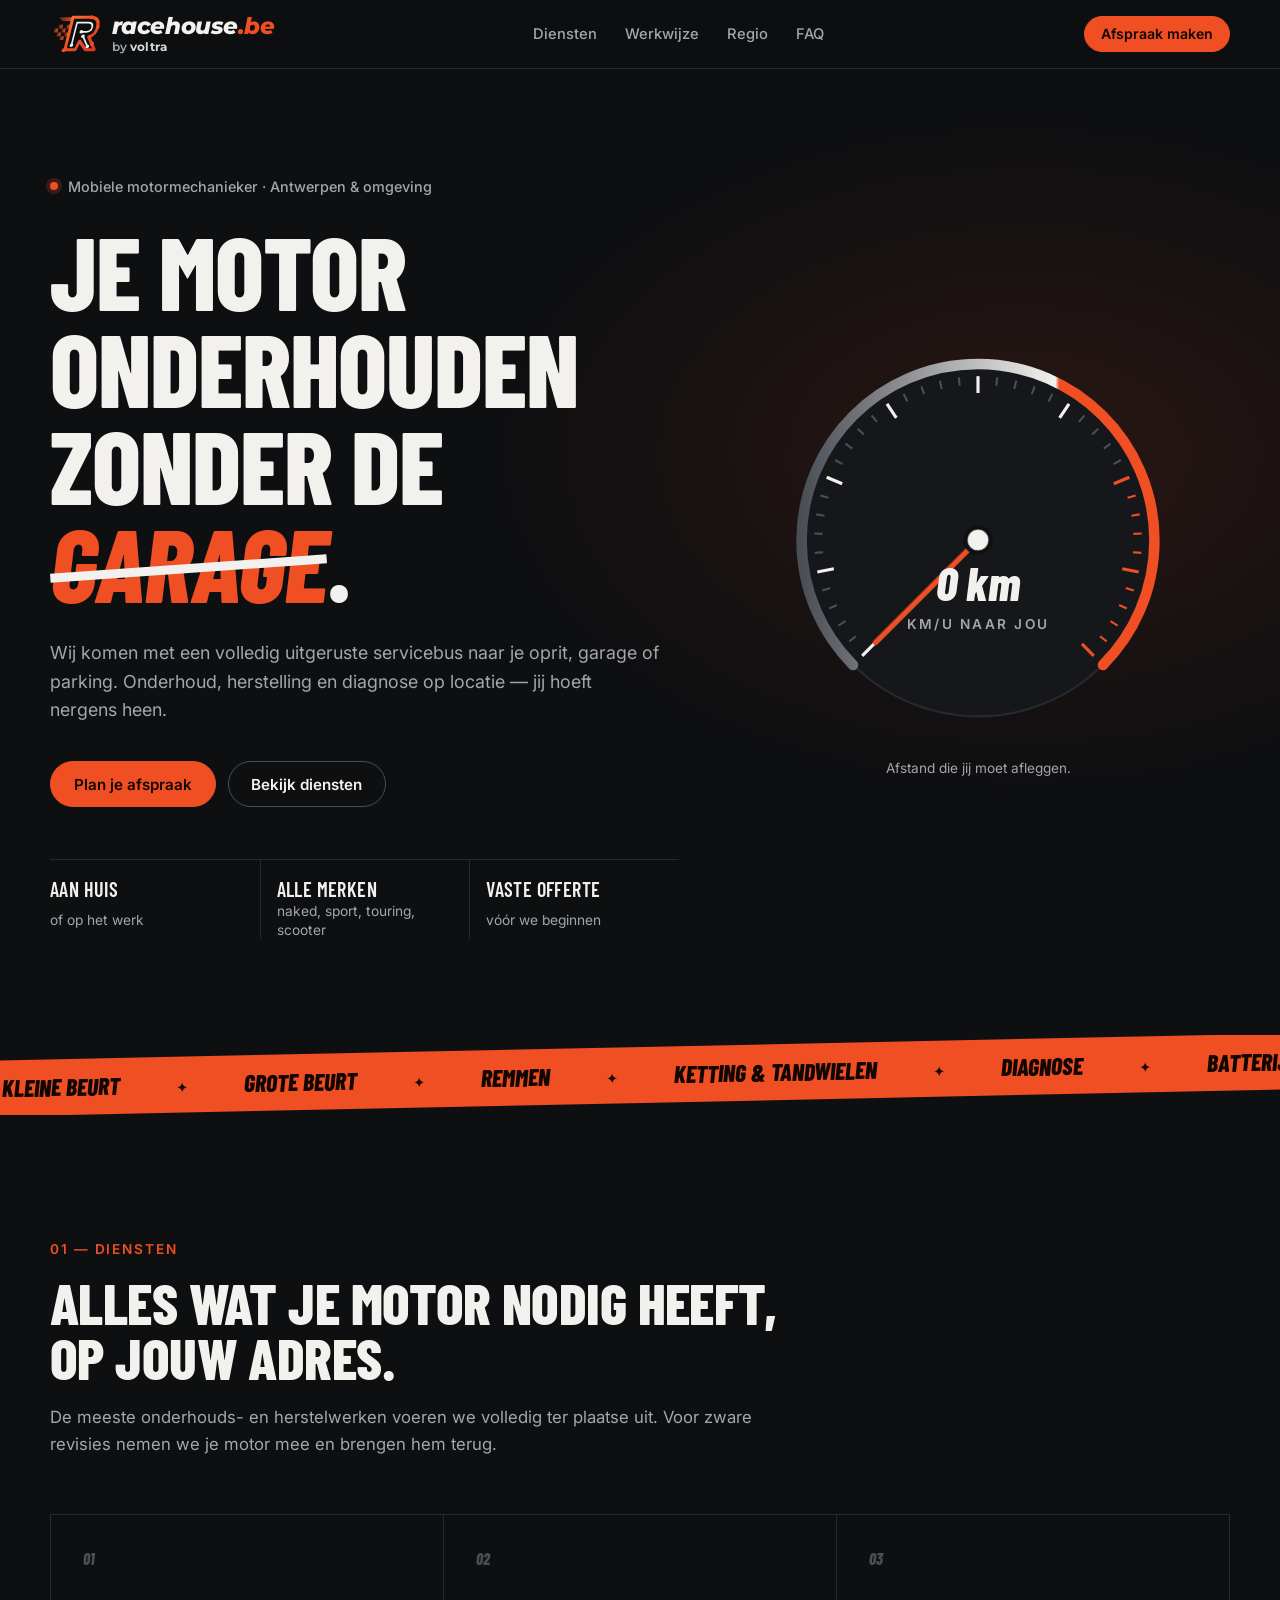
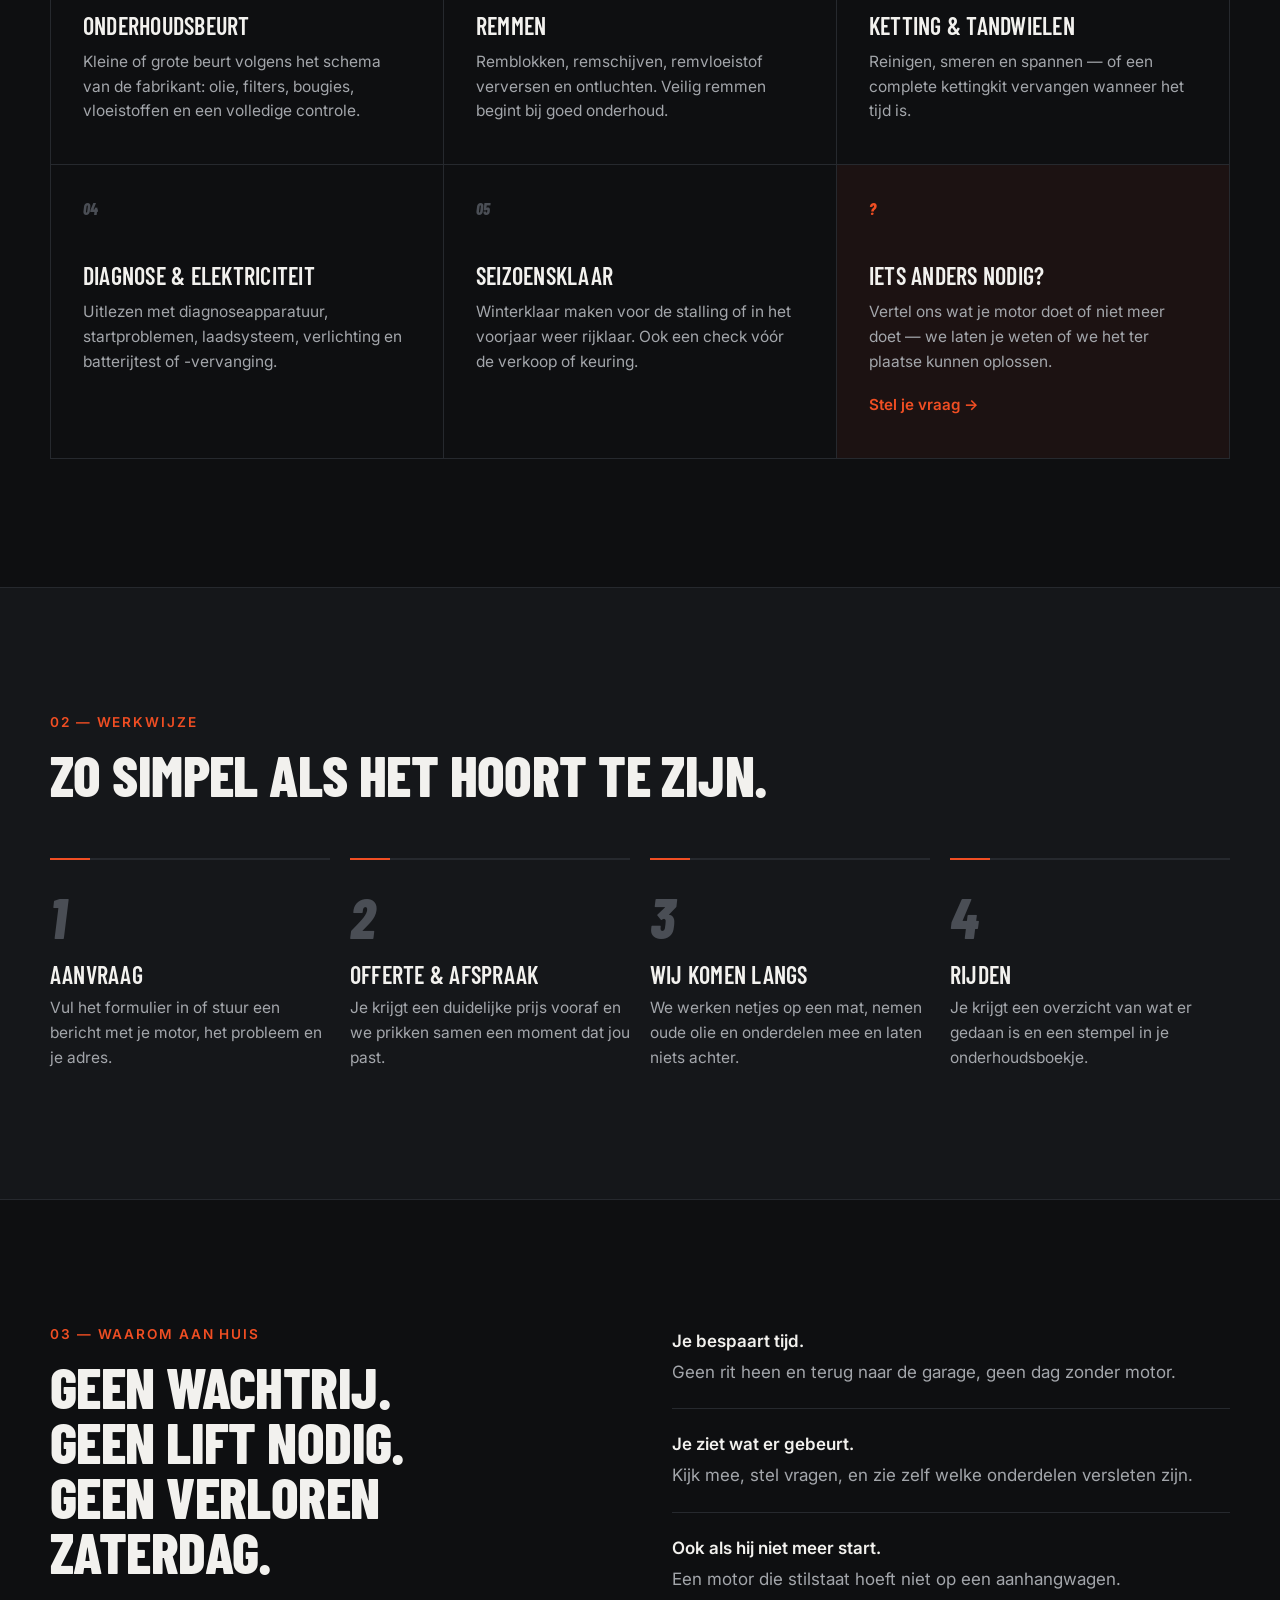
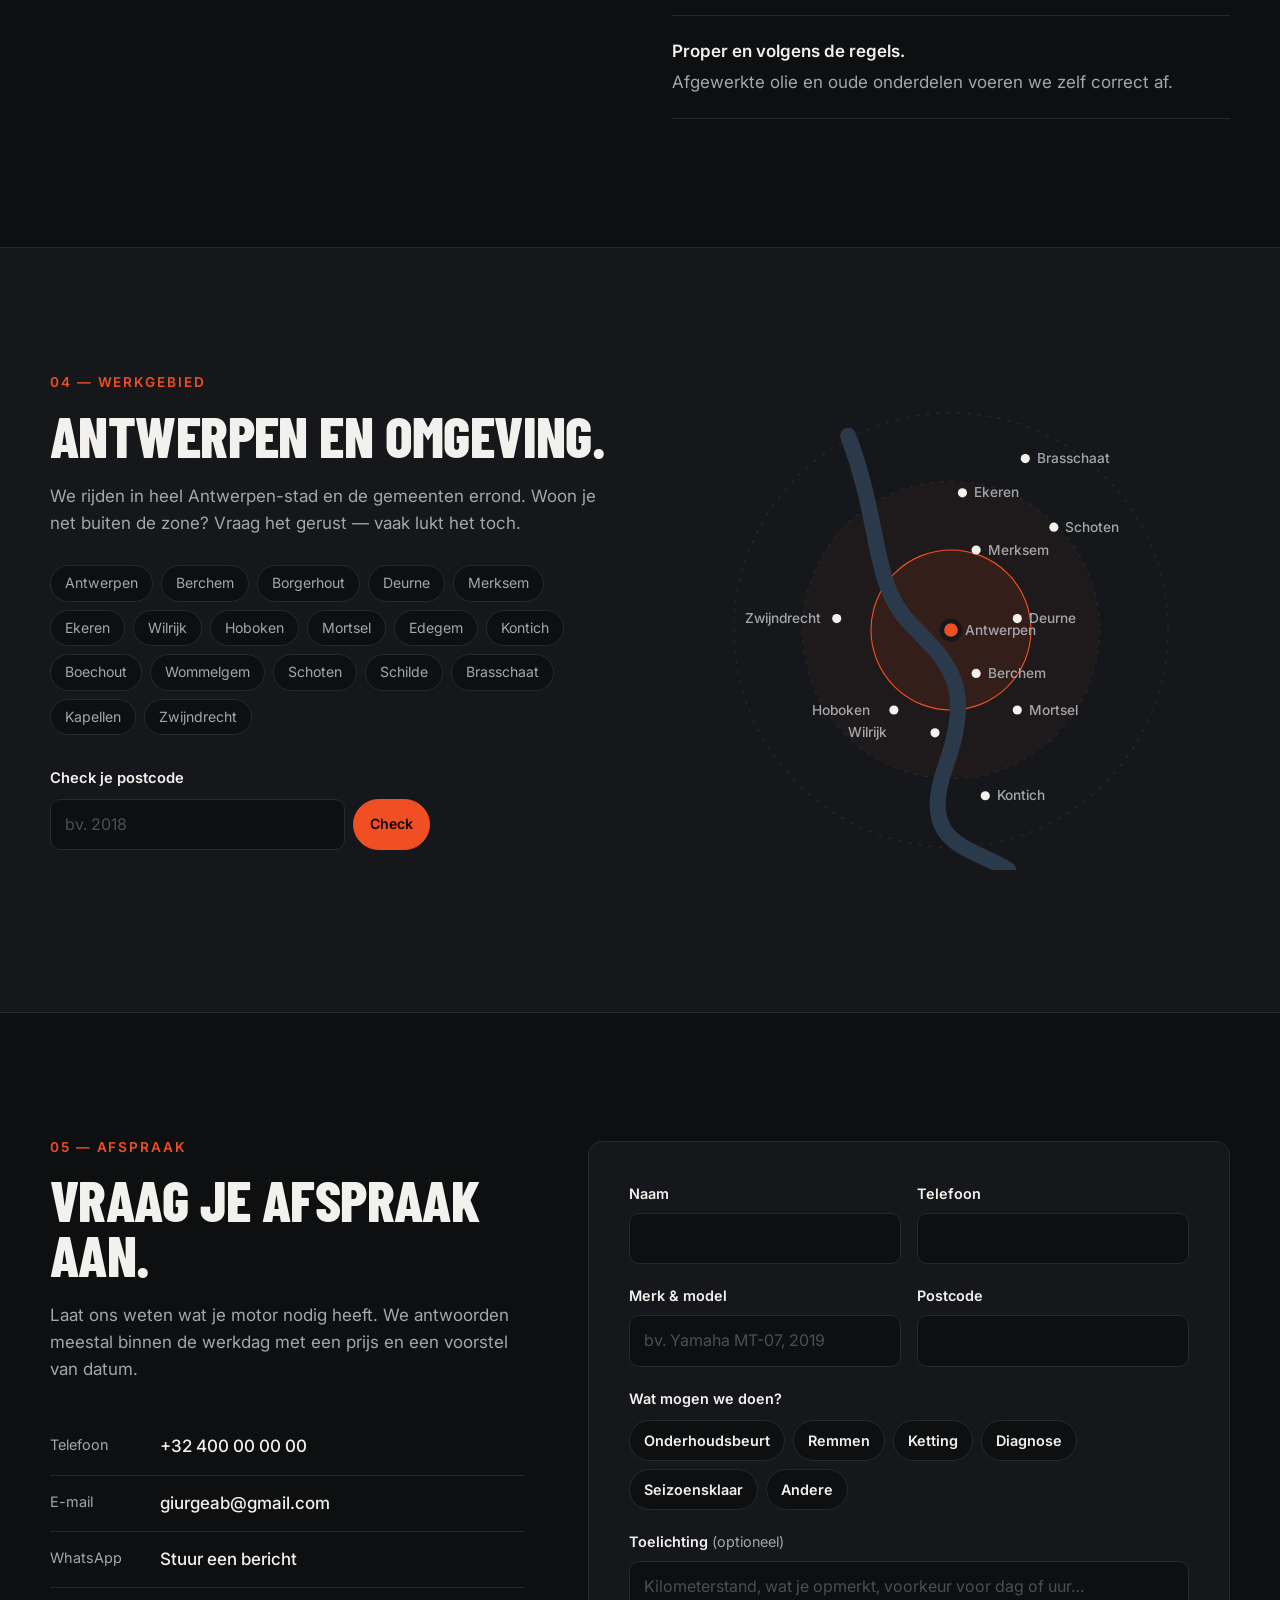
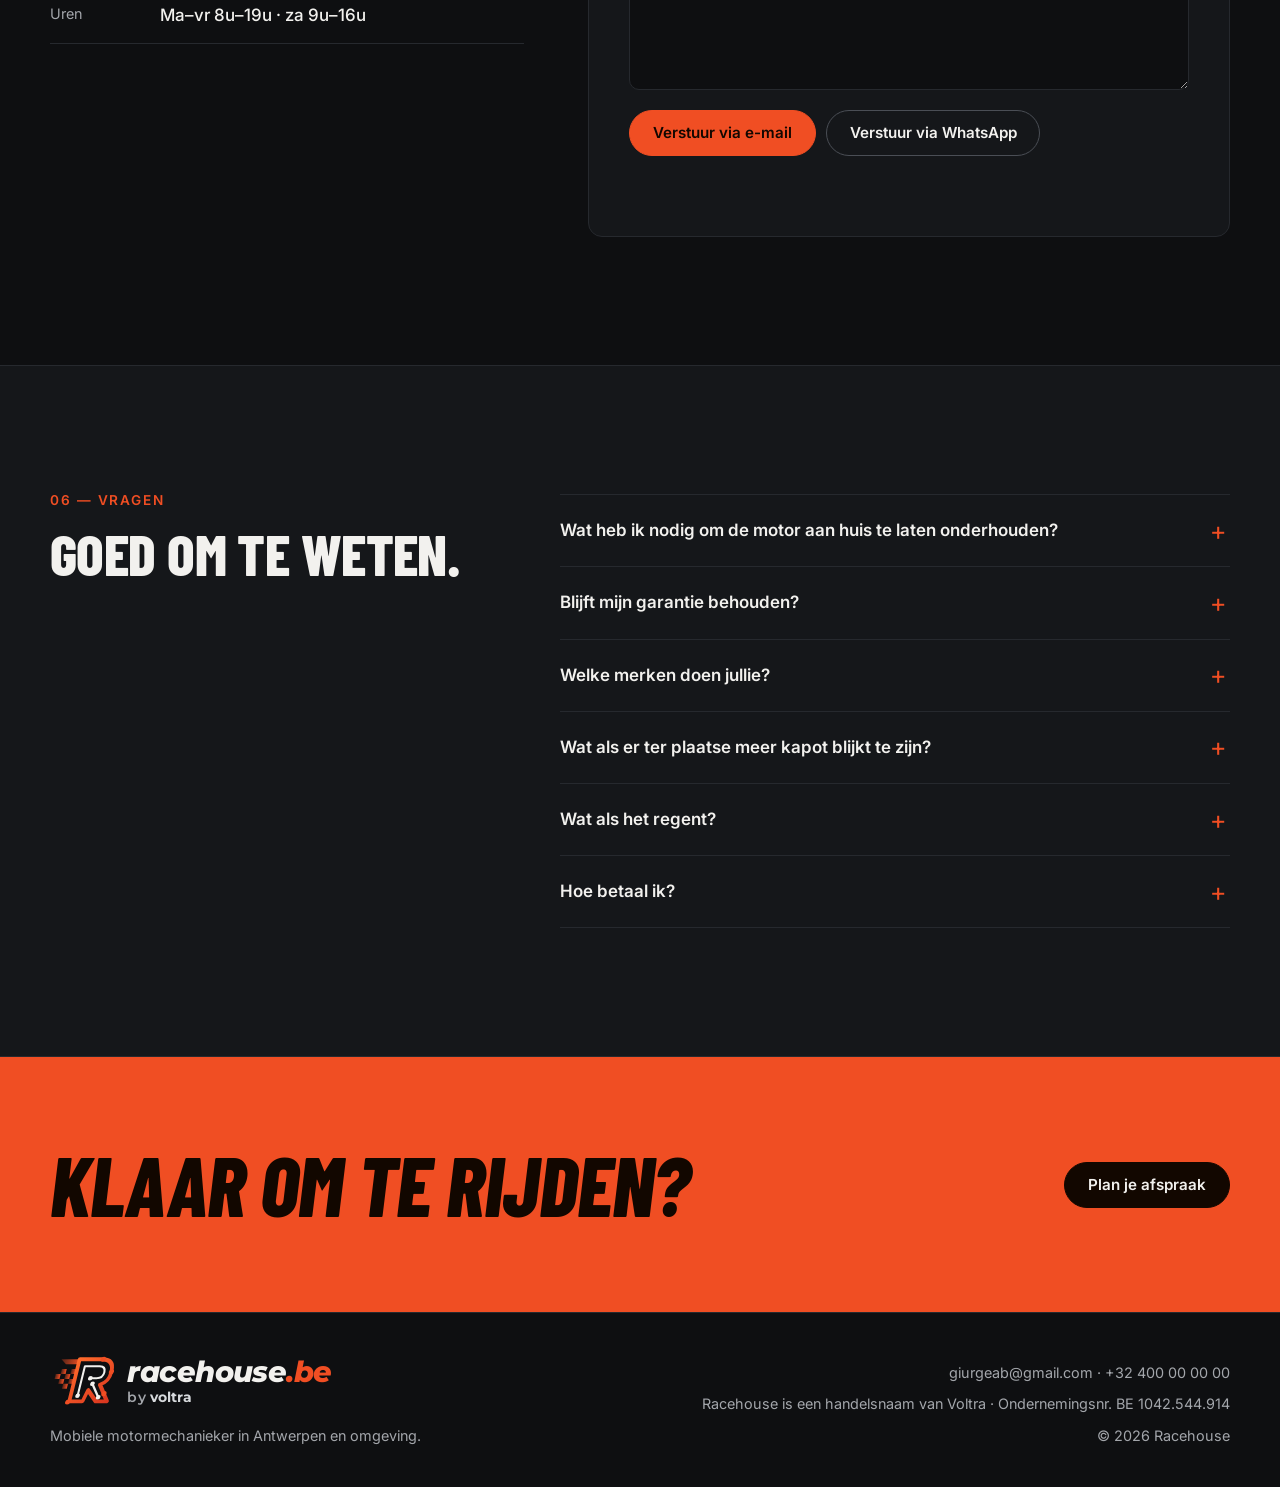
==== commit dbae2ddc: "E-mails van de site naar giurgeab@gmail.com Afspraakformulier, contactlinks en structured data gebru" ====
--- a/index.html
+++ b/index.html
@@ -34,7 +34,7 @@
     "logo": "https://racehouse.be/assets/logo.png",
     "image": "https://racehouse.be/og-image.png",
     "description": "Mobiele motormechanieker: onderhoud en herstelling van motoren aan huis in Antwerpen en omgeving.",
-    "email": "info@racehouse.be",
+    "email": "giurgeab@gmail.com",
     "telephone": "+32 400 00 00 00",
     "priceRange": "€€",
     "vatID": "BE1042544914",
@@ -275,7 +275,7 @@
           <p>Laat ons weten wat je motor nodig heeft. We antwoorden meestal binnen de werkdag met een prijs en een voorstel van datum.</p>
           <dl class="contact">
             <div><dt>Telefoon</dt><dd><a href="tel:+32400000000" data-phone>+32 400 00 00 00</a></dd></div>
-            <div><dt>E-mail</dt><dd><a href="mailto:info@racehouse.be" data-email>info@racehouse.be</a></dd></div>
+            <div><dt>E-mail</dt><dd><a href="mailto:giurgeab@gmail.com" data-email>giurgeab@gmail.com</a></dd></div>
             <div><dt>WhatsApp</dt><dd><a href="https://wa.me/32400000000" data-whatsapp target="_blank" rel="noopener">Stuur een bericht</a></dd></div>
             <div><dt>Uren</dt><dd>Ma–vr 8u–19u · za 9u–16u</dd></div>
           </dl>
@@ -381,7 +381,7 @@
         <p>Mobiele motormechanieker in Antwerpen en omgeving.</p>
       </div>
       <div class="footer__meta">
-        <p><a href="mailto:info@racehouse.be" data-email>info@racehouse.be</a> · <a href="tel:+32400000000" data-phone>+32 400 00 00 00</a></p>
+        <p><a href="mailto:giurgeab@gmail.com" data-email>giurgeab@gmail.com</a> · <a href="tel:+32400000000" data-phone>+32 400 00 00 00</a></p>
         <p>Racehouse is een handelsnaam van Voltra · Ondernemingsnr. BE 1042.544.914</p>
         <p>© <span id="year">2026</span> Racehouse</p>
       </div>
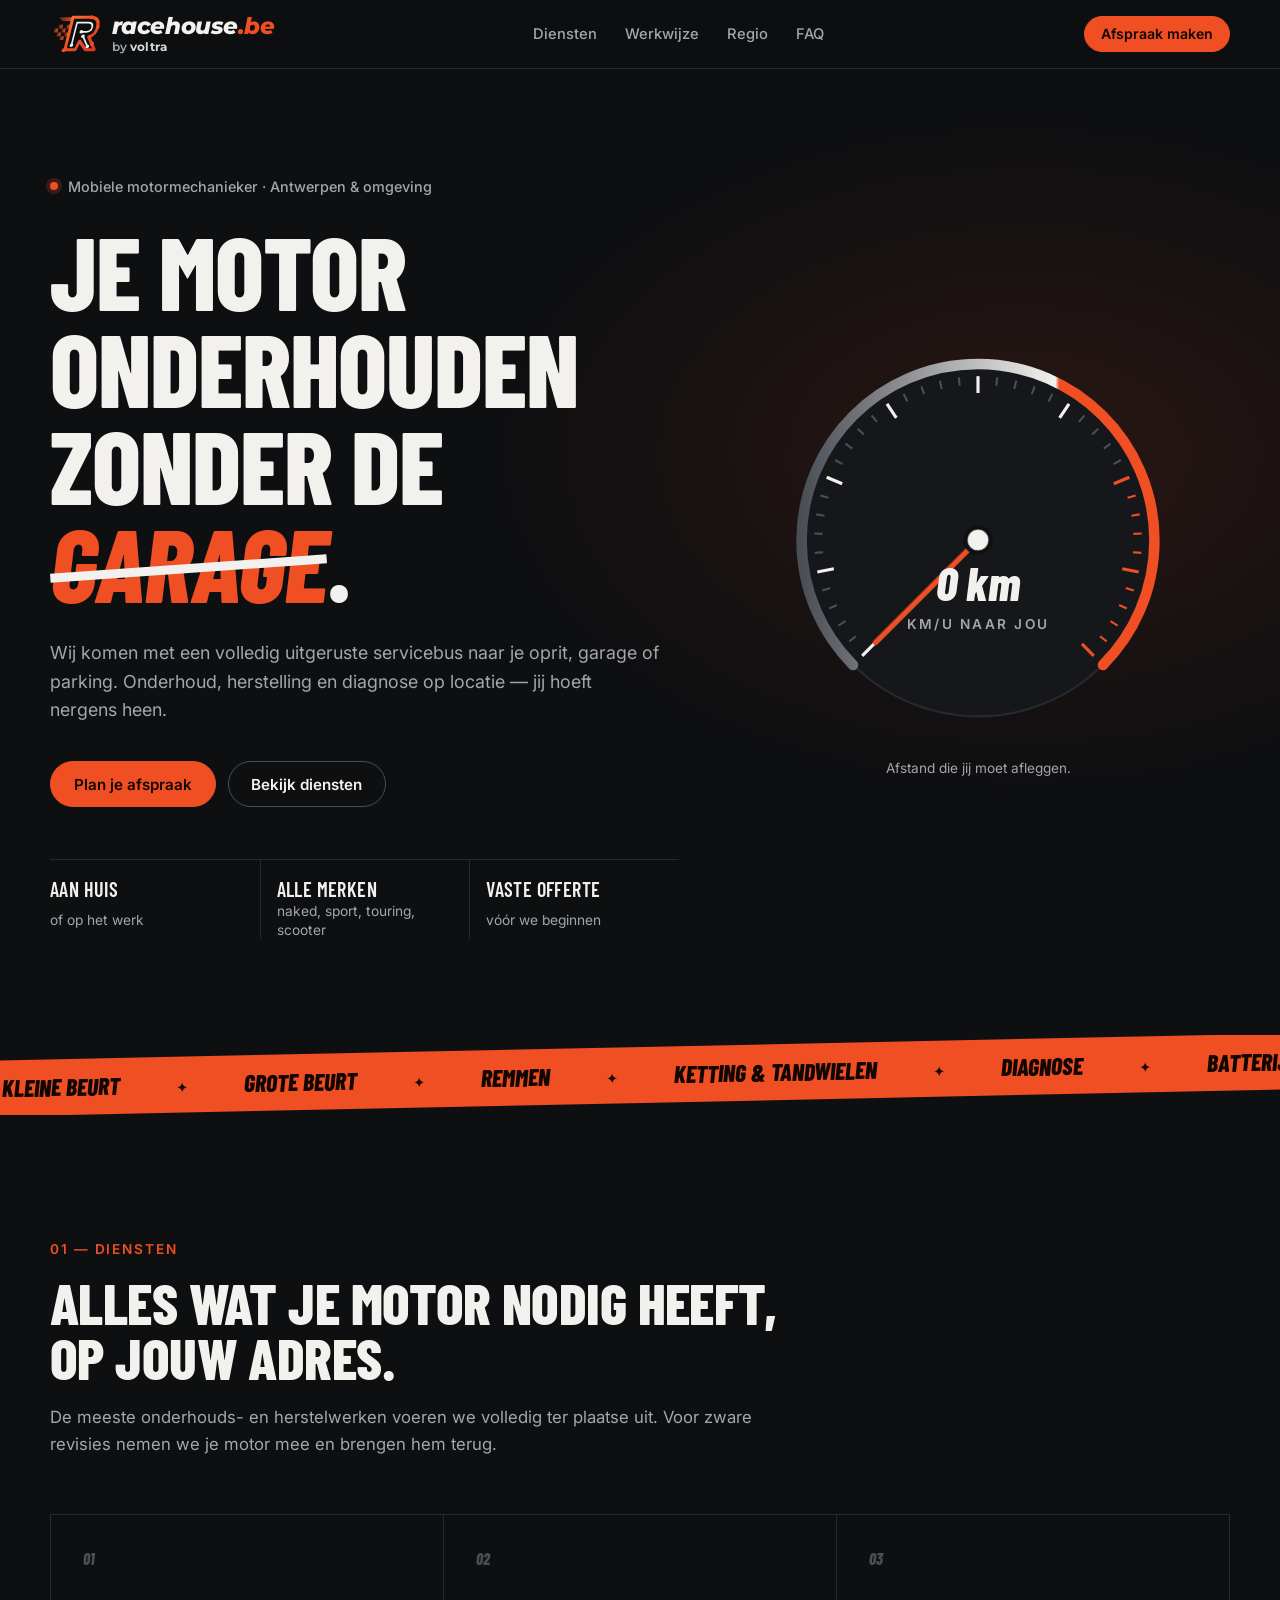
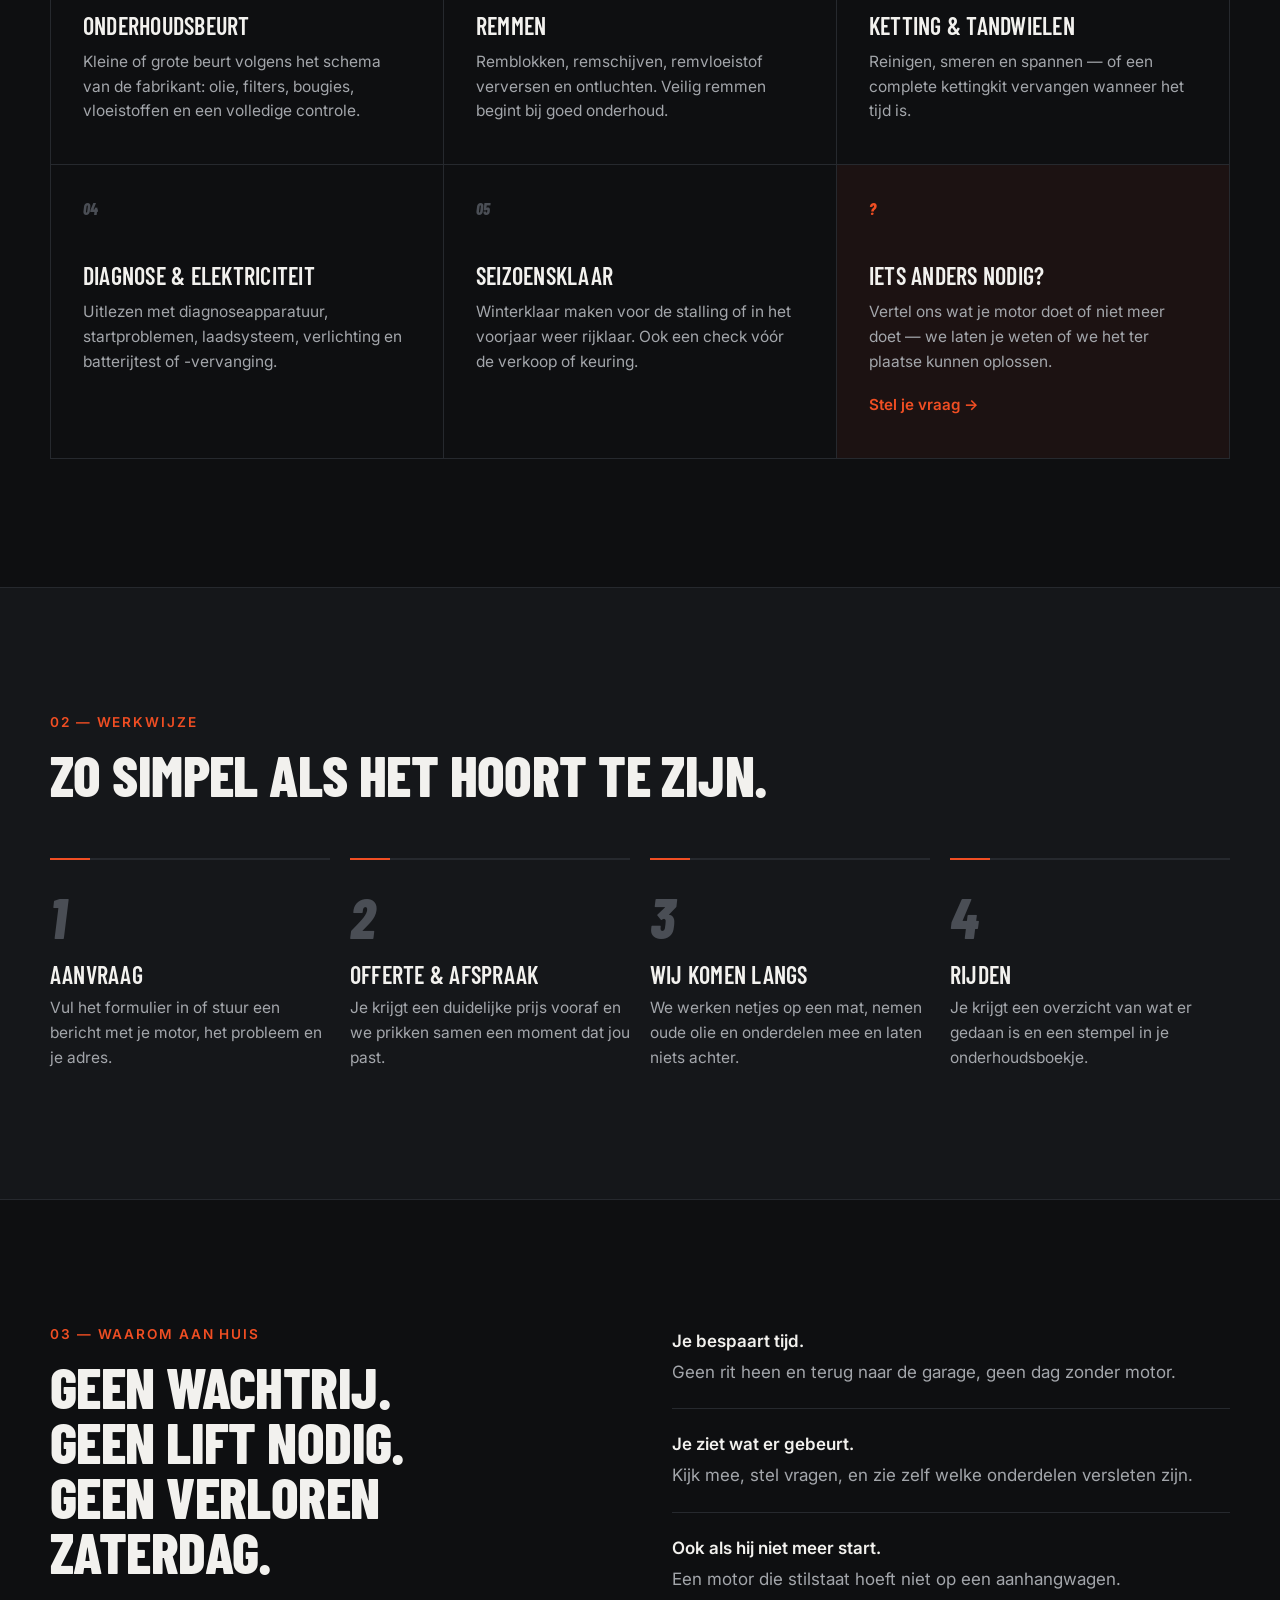
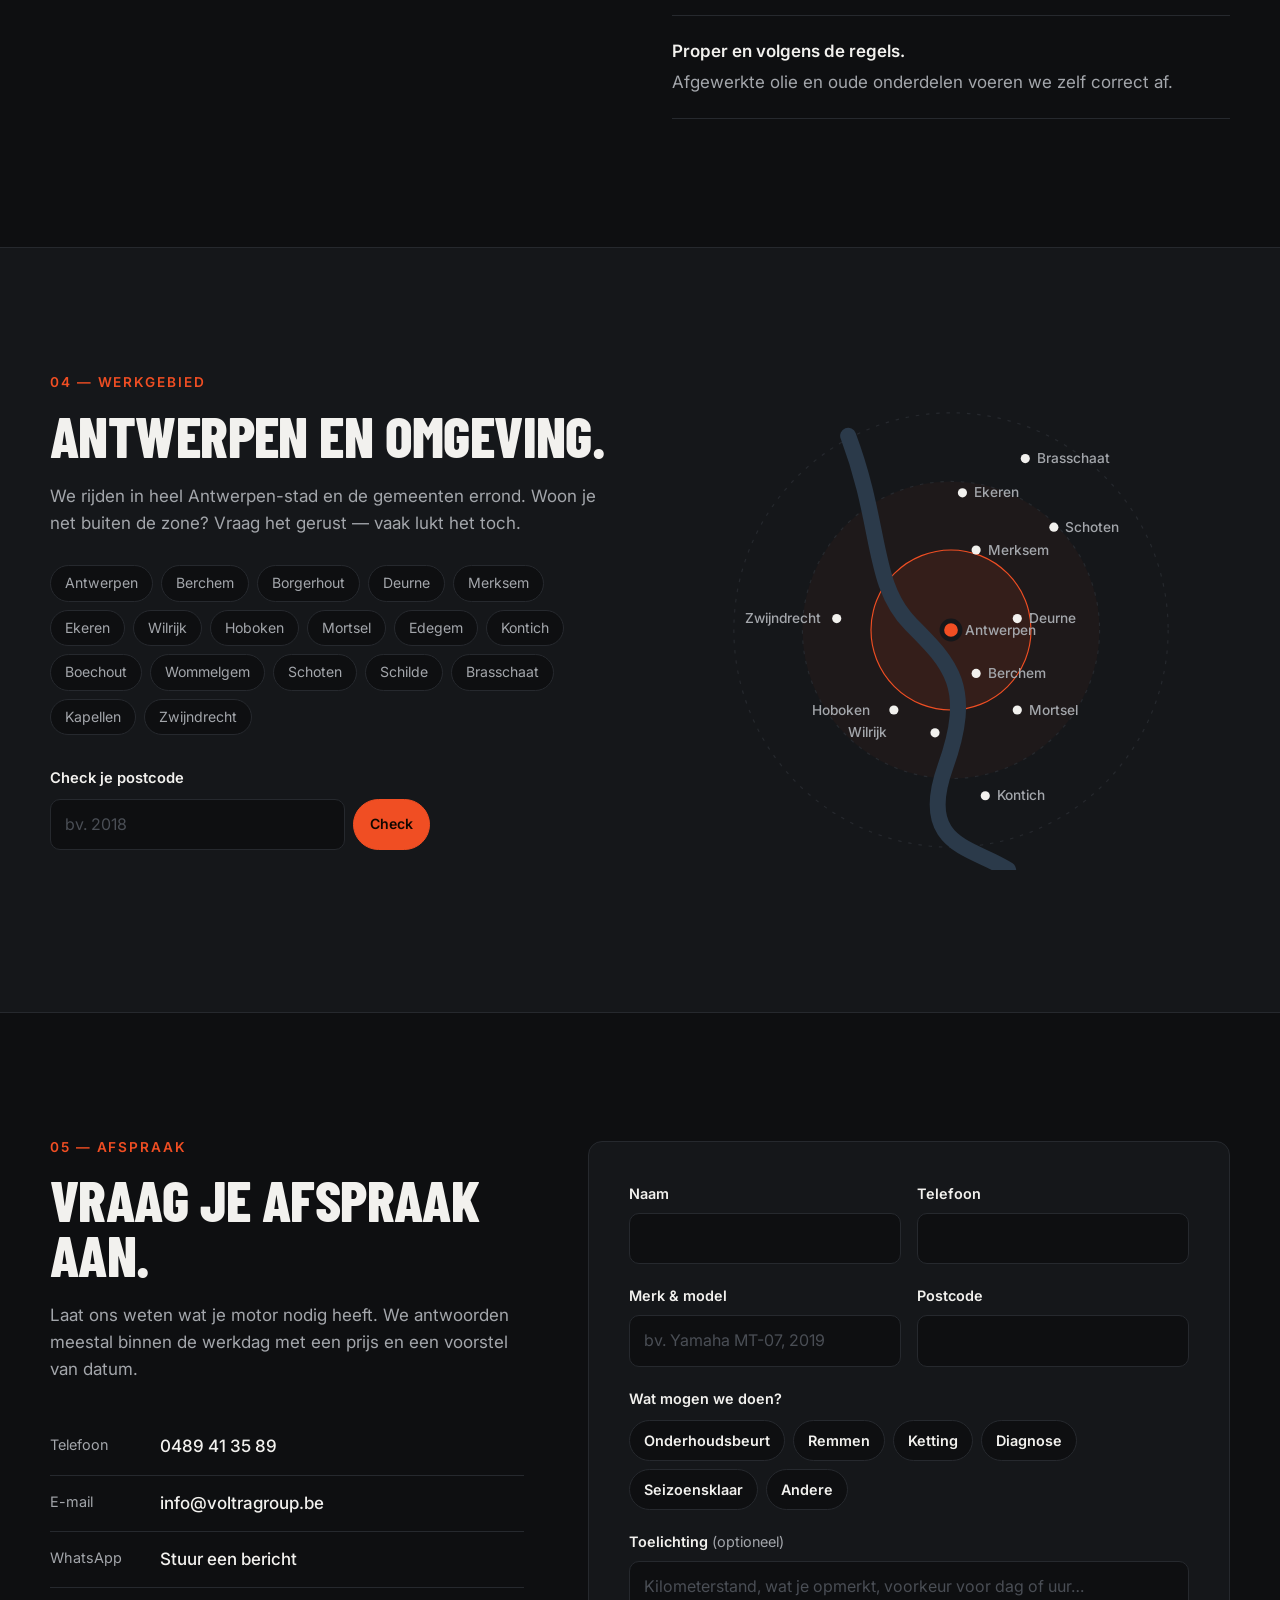
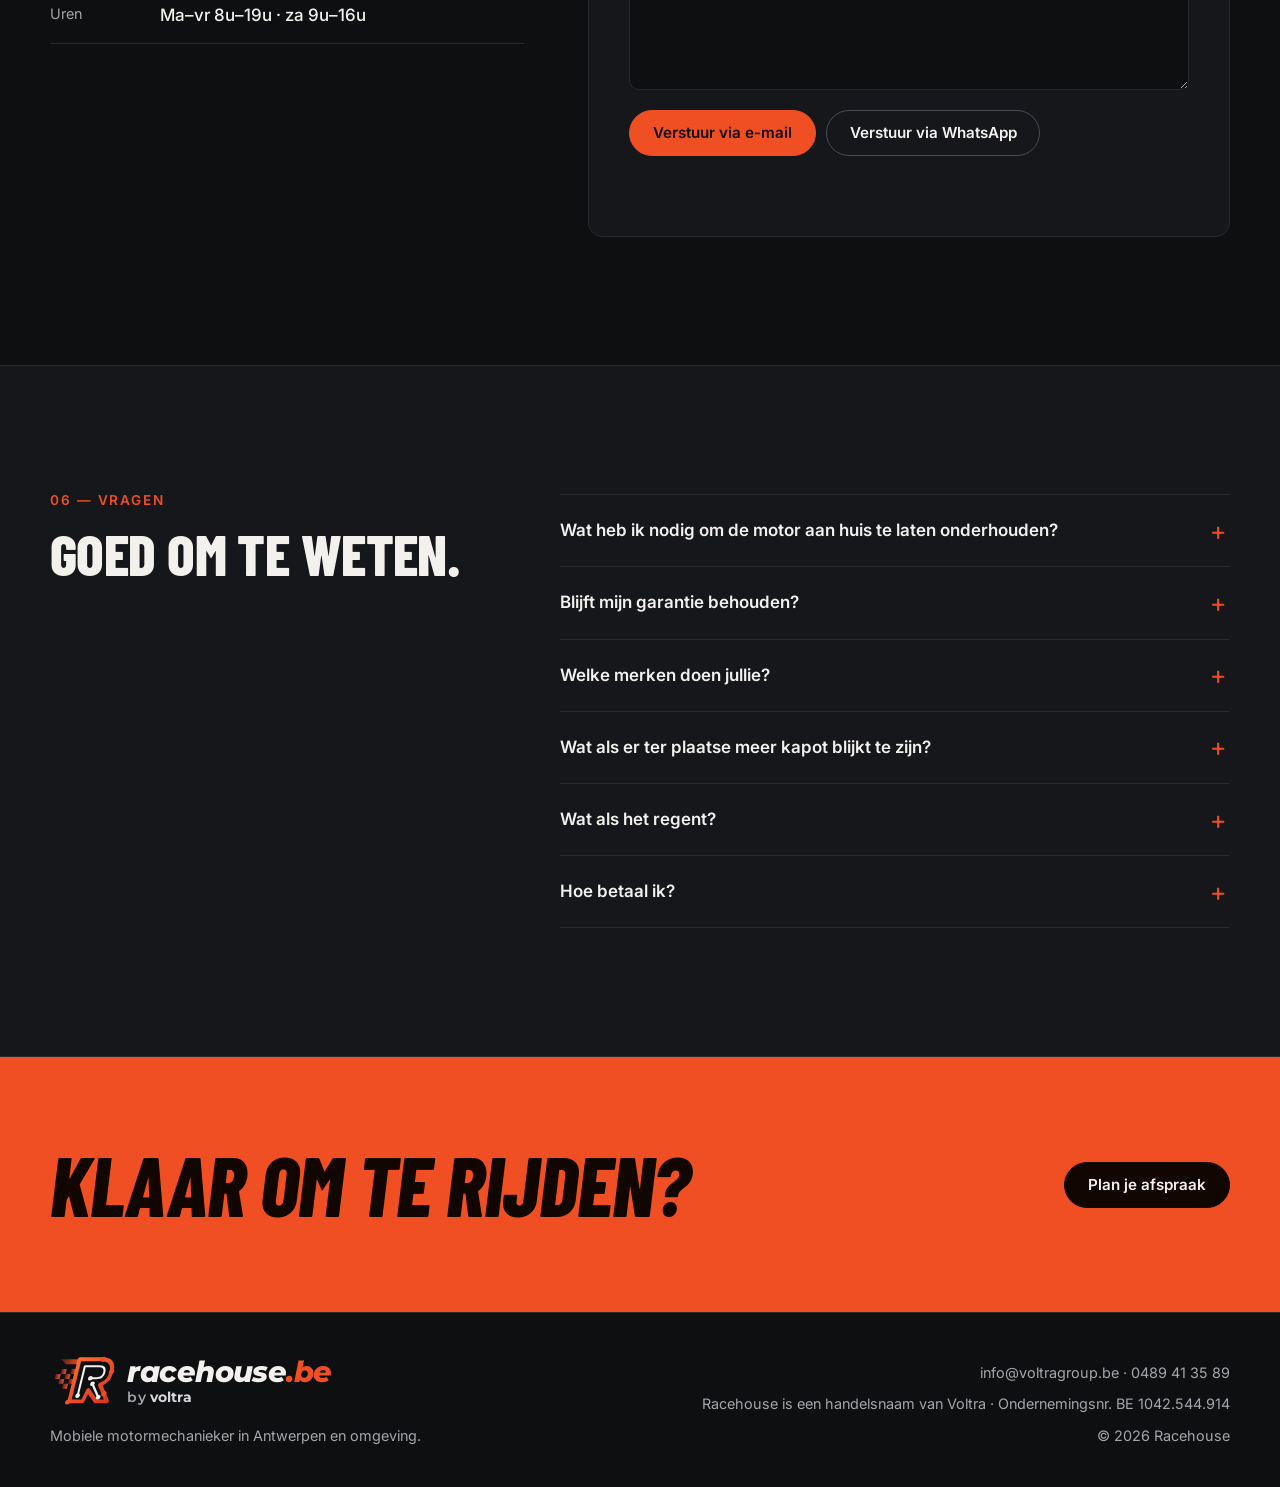
==== commit b75f69d8: "Contact: 0489 41 35 89 en info@voltragroup.be Co-Authored-By: Claude Opus 5.5 <noreply@anthropic.com" ====
--- a/index.html
+++ b/index.html
@@ -34,8 +34,8 @@
     "logo": "https://racehouse.be/assets/logo.png",
     "image": "https://racehouse.be/og-image.png",
     "description": "Mobiele motormechanieker: onderhoud en herstelling van motoren aan huis in Antwerpen en omgeving.",
-    "email": "giurgeab@gmail.com",
-    "telephone": "+32 400 00 00 00",
+    "email": "info@voltragroup.be",
+    "telephone": "+32 489 41 35 89",
     "priceRange": "€€",
     "vatID": "BE1042544914",
     "taxID": "BE1042544914",
@@ -274,9 +274,9 @@
           <h2>Vraag je afspraak aan.</h2>
           <p>Laat ons weten wat je motor nodig heeft. We antwoorden meestal binnen de werkdag met een prijs en een voorstel van datum.</p>
           <dl class="contact">
-            <div><dt>Telefoon</dt><dd><a href="tel:+32400000000" data-phone>+32 400 00 00 00</a></dd></div>
-            <div><dt>E-mail</dt><dd><a href="mailto:giurgeab@gmail.com" data-email>giurgeab@gmail.com</a></dd></div>
-            <div><dt>WhatsApp</dt><dd><a href="https://wa.me/32400000000" data-whatsapp target="_blank" rel="noopener">Stuur een bericht</a></dd></div>
+            <div><dt>Telefoon</dt><dd><a href="tel:+32489413589" data-phone>0489 41 35 89</a></dd></div>
+            <div><dt>E-mail</dt><dd><a href="mailto:info@voltragroup.be" data-email>info@voltragroup.be</a></dd></div>
+            <div><dt>WhatsApp</dt><dd><a href="https://wa.me/32489413589" data-whatsapp target="_blank" rel="noopener">Stuur een bericht</a></dd></div>
             <div><dt>Uren</dt><dd>Ma–vr 8u–19u · za 9u–16u</dd></div>
           </dl>
         </div>
@@ -381,7 +381,7 @@
         <p>Mobiele motormechanieker in Antwerpen en omgeving.</p>
       </div>
       <div class="footer__meta">
-        <p><a href="mailto:giurgeab@gmail.com" data-email>giurgeab@gmail.com</a> · <a href="tel:+32400000000" data-phone>+32 400 00 00 00</a></p>
+        <p><a href="mailto:info@voltragroup.be" data-email>info@voltragroup.be</a> · <a href="tel:+32489413589" data-phone>0489 41 35 89</a></p>
         <p>Racehouse is een handelsnaam van Voltra · Ondernemingsnr. BE 1042.544.914</p>
         <p>© <span id="year">2026</span> Racehouse</p>
       </div>
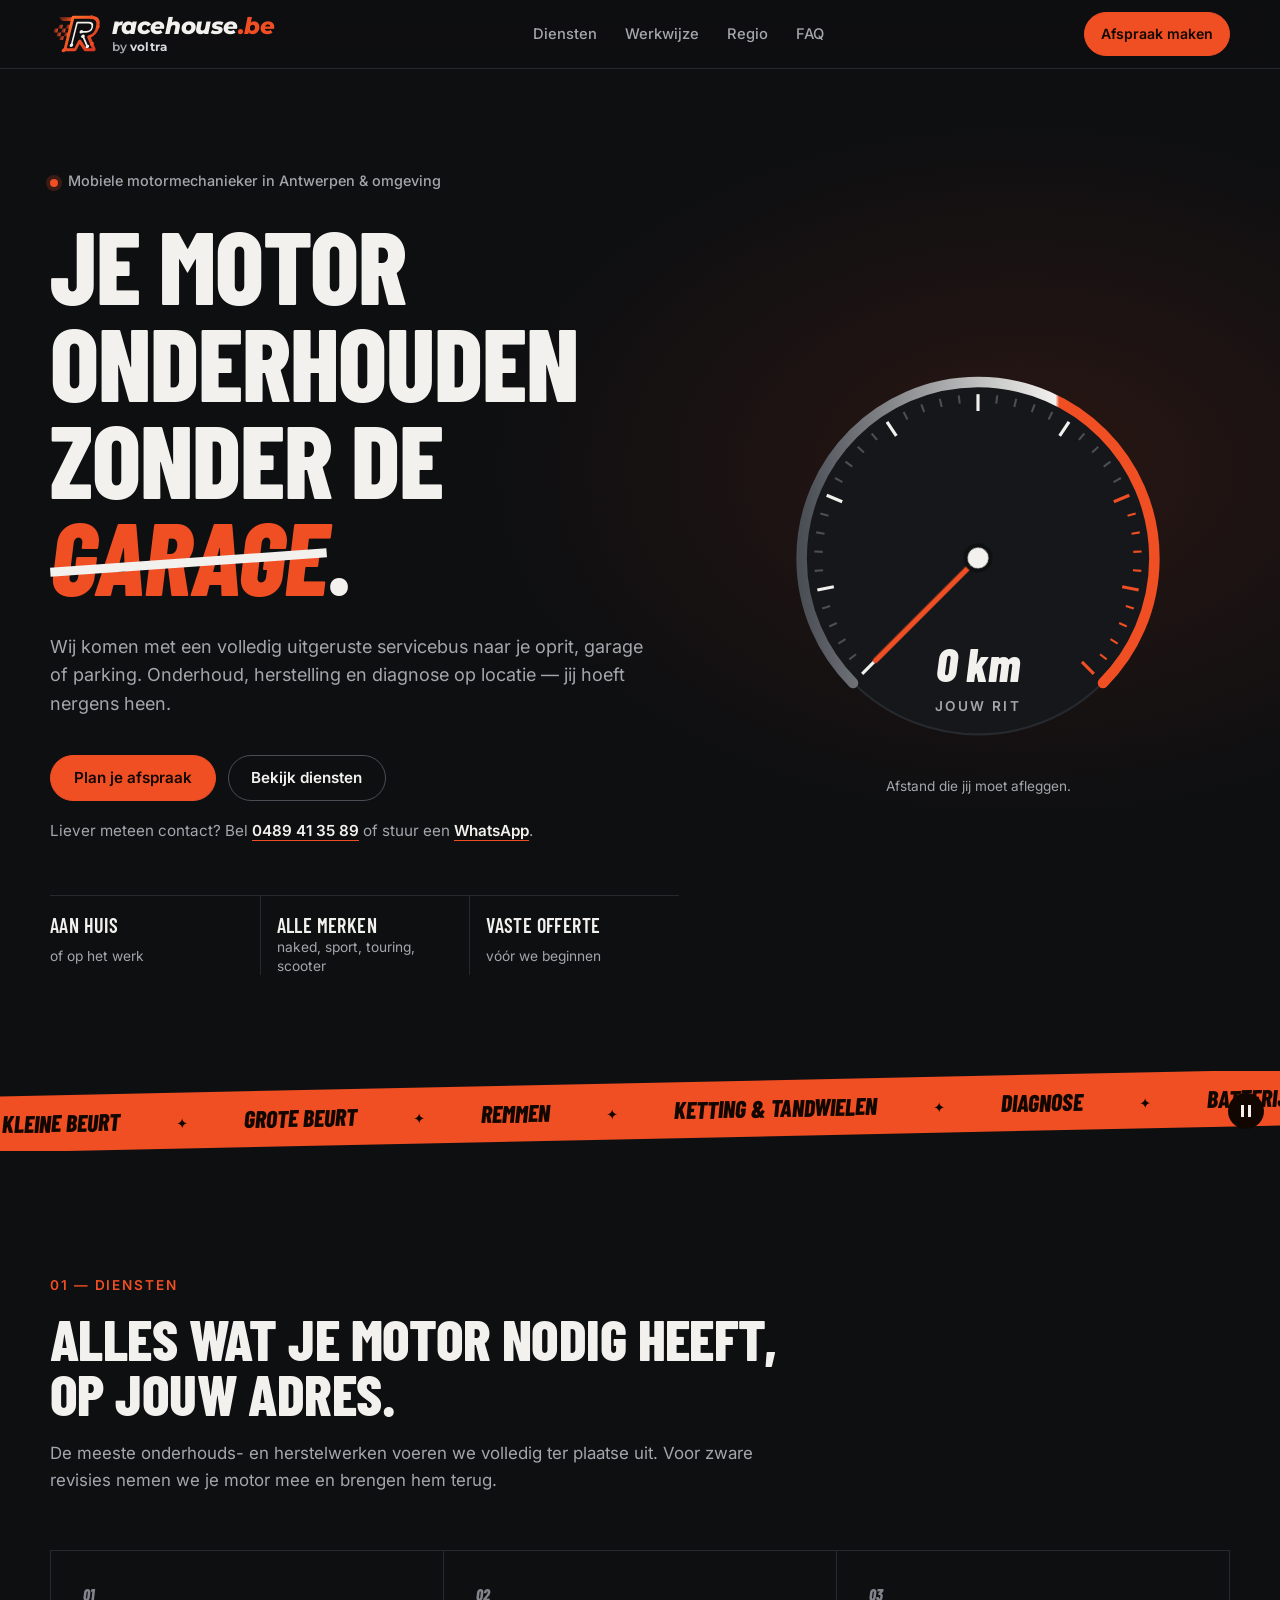
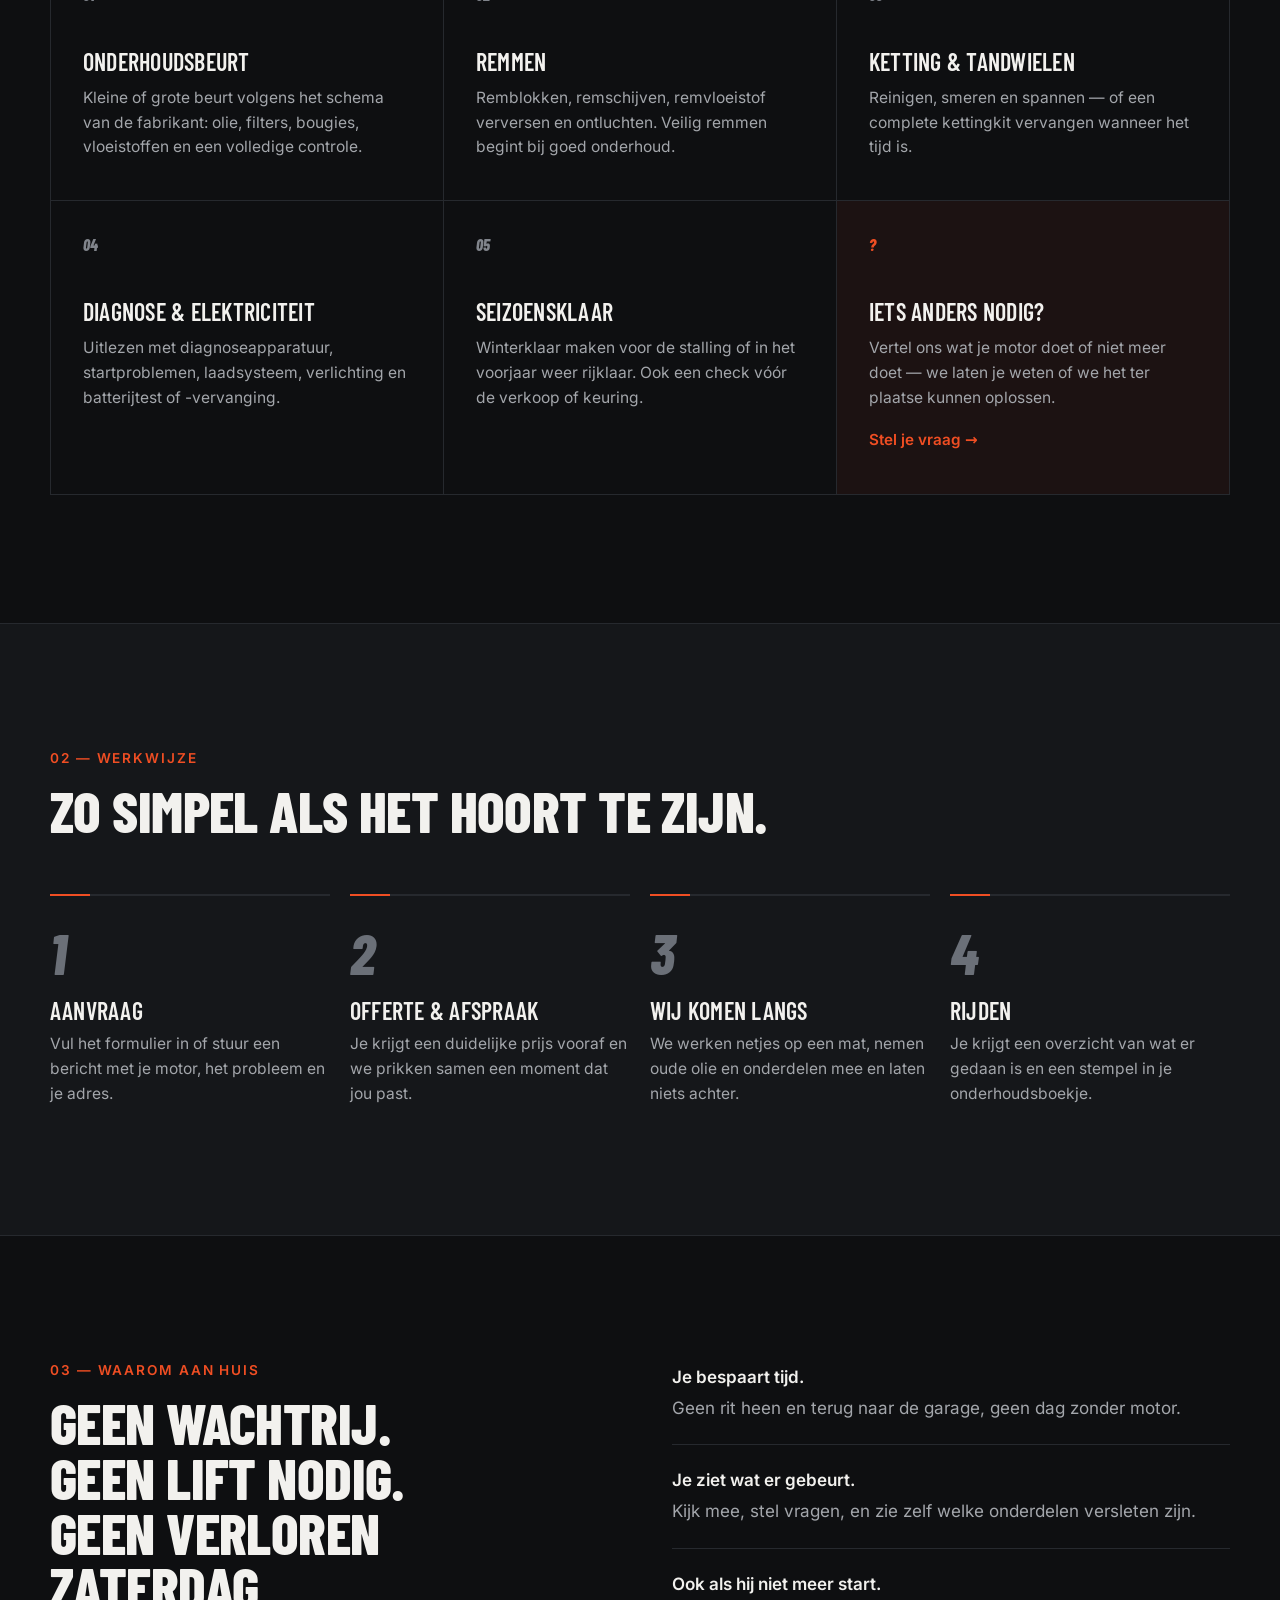
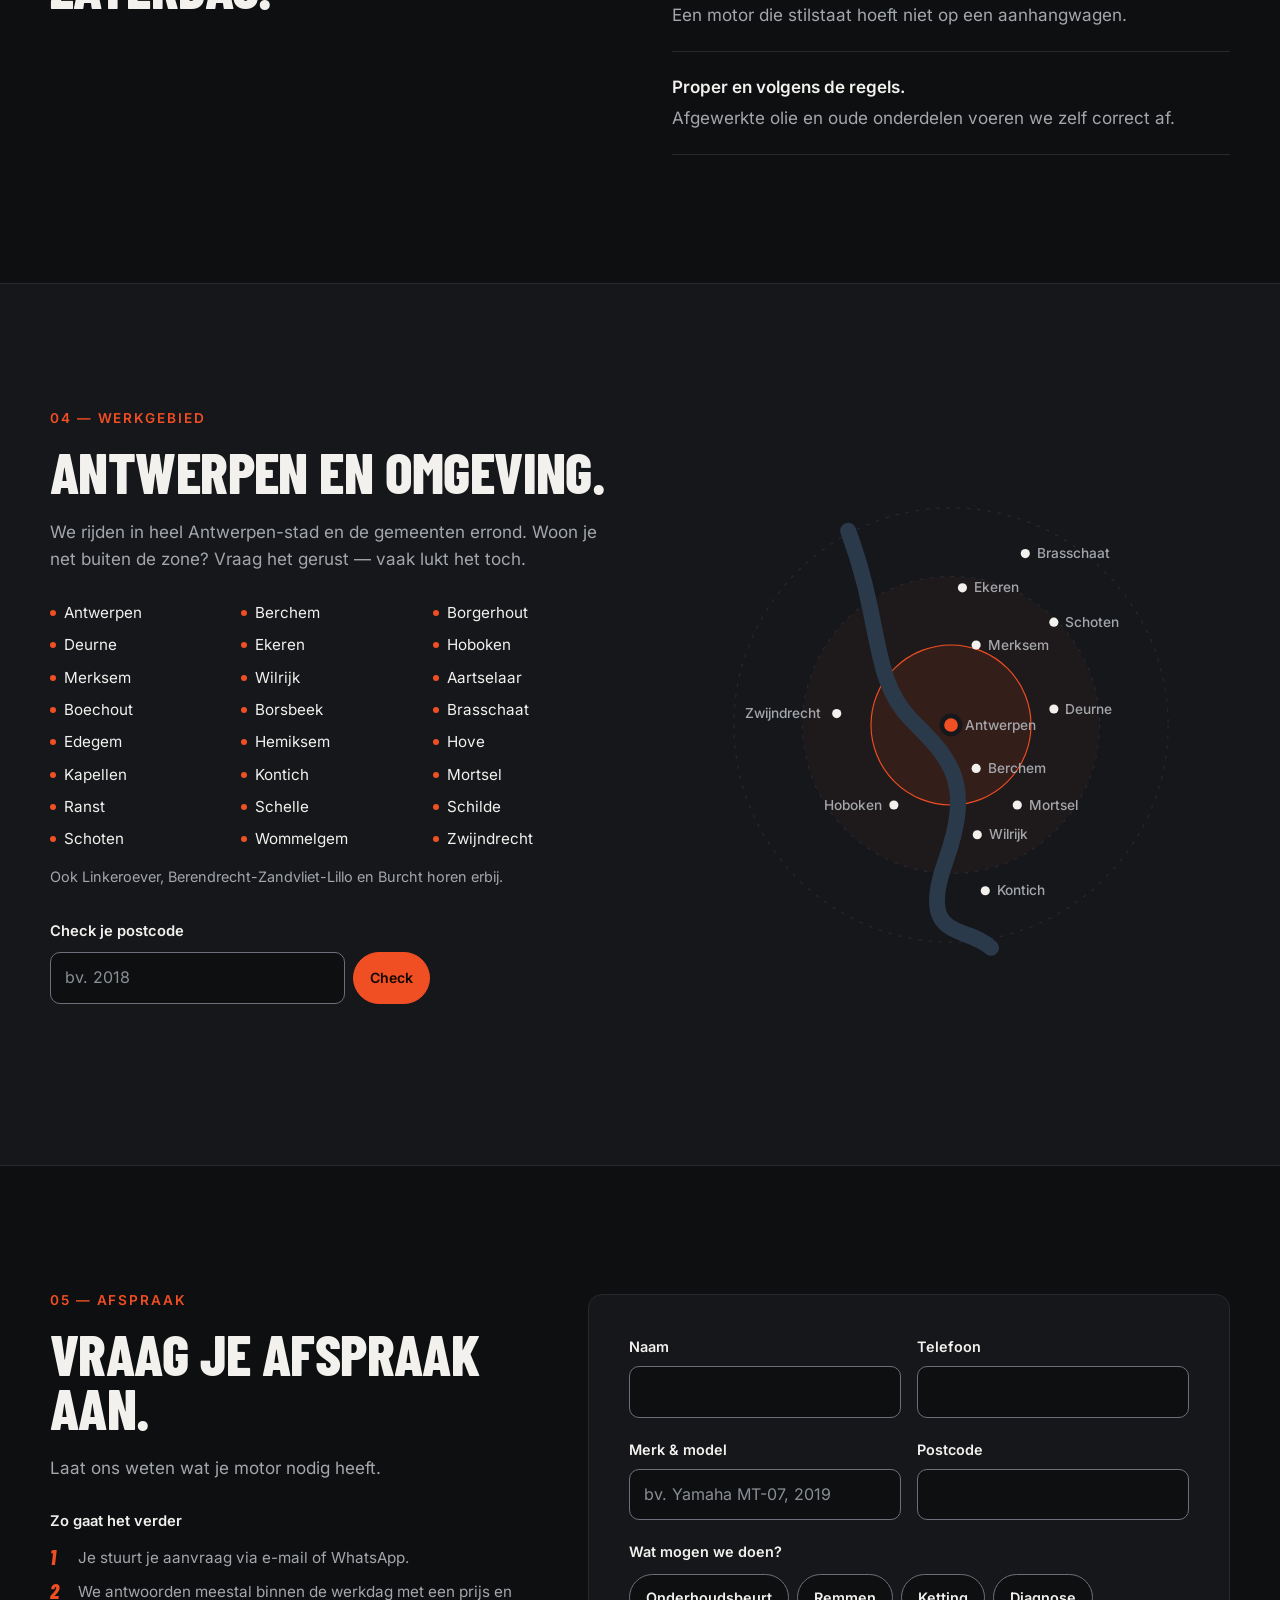
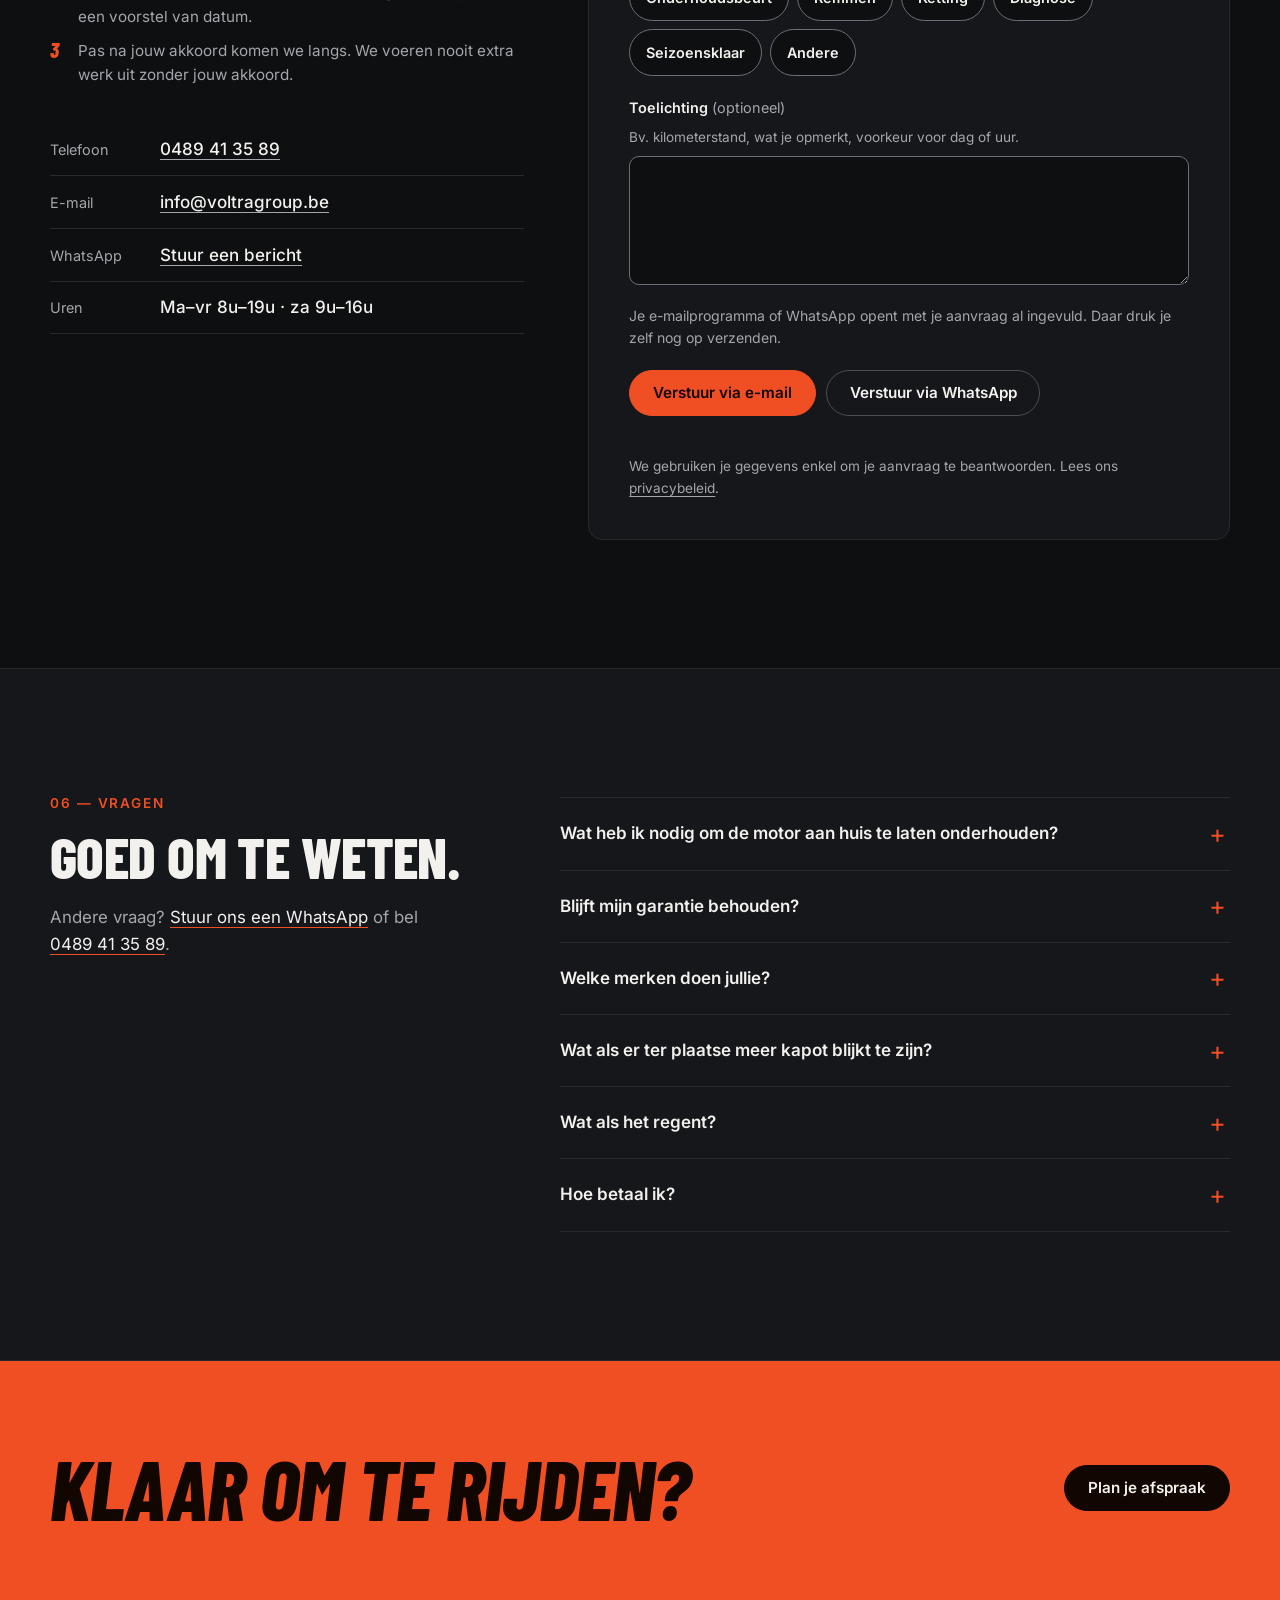
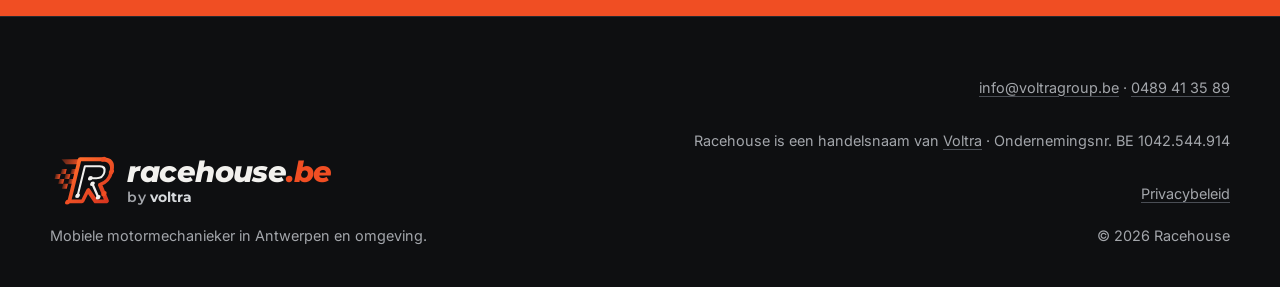
==== commit 9f8accc7: "Racehouse: mobiel menu, plakkende menubalk, privacy- en 404-pagina - Menubalk blijft bovenaan staan;" ====
--- a/index.html
+++ b/index.html
@@ -3,51 +3,103 @@
 <head>
   <meta charset="utf-8">
   <meta name="viewport" content="width=device-width, initial-scale=1">
-  <title>Racehouse — Motoronderhoud & herstelling aan huis | Antwerpen</title>
-  <meta name="description" content="Racehouse komt naar je toe: onderhoud, herstellingen, remmen en diagnose van je motor bij jou thuis of op het werk, in Antwerpen en omgeving.">
+  <title>Mobiele motormechanieker aan huis in Antwerpen | Racehouse</title>
+  <meta name="description" content="Mobiele motormechanieker in Antwerpen en omgeving: onderhoud, remmen, ketting en diagnose van je motor bij jou thuis of op het werk. Vaste offerte vooraf.">
   <link rel="canonical" href="https://racehouse.be/">
   <meta name="theme-color" content="#0e0f11">
 
   <meta property="og:type" content="website">
   <meta property="og:locale" content="nl_BE">
-  <meta property="og:title" content="Racehouse — Motormechanieker aan huis in Antwerpen">
+  <meta property="og:site_name" content="Racehouse">
+  <meta property="og:title" content="Racehouse — Mobiele motormechanieker aan huis in Antwerpen">
   <meta property="og:description" content="Onderhoud en herstelling van je motor bij jou aan de deur. Geen gesleur naar de garage.">
   <meta property="og:url" content="https://racehouse.be/">
   <meta property="og:image" content="https://racehouse.be/og-image.png">
+  <meta property="og:image:type" content="image/png">
   <meta property="og:image:width" content="1200">
   <meta property="og:image:height" content="630">
+  <meta property="og:image:alt" content="racehouse.be by voltra — motoronderhoud en herstelling aan huis in Antwerpen en omgeving">
   <meta name="twitter:card" content="summary_large_image">
 
-  <link rel="icon" href="favicon.svg" type="image/svg+xml">
-  <link rel="apple-touch-icon" href="apple-touch-icon.png">
-  <link rel="preconnect" href="https://fonts.googleapis.com">
-  <link rel="preconnect" href="https://fonts.gstatic.com" crossorigin>
-  <link href="https://fonts.googleapis.com/css2?family=Barlow+Condensed:ital,wght@0,600;0,800;1,800&family=Montserrat:ital,wght@0,600;0,700;1,800&family=Inter:wght@400;500;600&display=swap" rel="stylesheet">
+  <link rel="icon" href="/favicon.ico" sizes="32x32">
+  <link rel="icon" href="/favicon.svg" type="image/svg+xml">
+  <link rel="apple-touch-icon" href="/apple-touch-icon.png">
+  <link rel="preload" href="/assets/fonts/barlow-condensed-800.woff2" as="font" type="font/woff2" crossorigin>
+  <link rel="preload" href="/assets/fonts/inter-latin.woff2" as="font" type="font/woff2" crossorigin>
   <link rel="stylesheet" href="styles.css">
 
   <script type="application/ld+json">
   {
     "@context": "https://schema.org",
-    "@type": "MotorcycleRepair",
-    "name": "Racehouse",
-    "url": "https://racehouse.be/",
-    "logo": "https://racehouse.be/assets/logo.png",
-    "image": "https://racehouse.be/og-image.png",
-    "description": "Mobiele motormechanieker: onderhoud en herstelling van motoren aan huis in Antwerpen en omgeving.",
-    "email": "info@voltragroup.be",
-    "telephone": "+32 489 41 35 89",
-    "priceRange": "€€",
-    "vatID": "BE1042544914",
-    "taxID": "BE1042544914",
-    "parentOrganization": { "@type": "Organization", "name": "Voltra", "vatID": "BE1042544914" },
-    "address": { "@type": "PostalAddress", "addressLocality": "Antwerpen", "addressRegion": "Antwerpen", "addressCountry": "BE" },
-    "areaServed": [
-      "Antwerpen", "Berchem", "Borgerhout", "Deurne", "Merksem", "Ekeren", "Wilrijk", "Hoboken",
-      "Mortsel", "Edegem", "Kontich", "Boechout", "Wommelgem", "Schoten", "Brasschaat", "Kapellen", "Zwijndrecht", "Schilde"
-    ],
-    "openingHoursSpecification": [
-      { "@type": "OpeningHoursSpecification", "dayOfWeek": ["Monday","Tuesday","Wednesday","Thursday","Friday"], "opens": "08:00", "closes": "19:00" },
-      { "@type": "OpeningHoursSpecification", "dayOfWeek": "Saturday", "opens": "09:00", "closes": "16:00" }
+    "@graph": [
+      {
+        "@type": "MotorcycleRepair",
+        "@id": "https://racehouse.be/#business",
+        "name": "Racehouse",
+        "url": "https://racehouse.be/",
+        "logo": "https://racehouse.be/assets/logo.png",
+        "image": "https://racehouse.be/og-image.png",
+        "description": "Mobiele motormechanieker: onderhoud en herstelling van motoren aan huis in Antwerpen en omgeving.",
+        "email": "info@voltragroup.be",
+        "telephone": "+32 489 41 35 89",
+        "priceRange": "€€",
+        "vatID": "BE1042544914",
+        "taxID": "BE1042544914",
+        "knowsLanguage": "nl-BE",
+        "parentOrganization": { "@type": "Organization", "@id": "https://voltragroup.be/#organization", "name": "Voltra", "url": "https://voltragroup.be/", "vatID": "BE1042544914" },
+        "contactPoint": { "@type": "ContactPoint", "telephone": "+32 489 41 35 89", "email": "info@voltragroup.be", "contactType": "customer service", "availableLanguage": "nl" },
+        "address": { "@type": "PostalAddress", "addressLocality": "Antwerpen", "addressRegion": "Antwerpen", "addressCountry": "BE" },
+        "areaServed": [
+          { "@type": "City", "name": "Antwerpen" },
+          { "@type": "City", "name": "Berchem" },
+          { "@type": "City", "name": "Borgerhout" },
+          { "@type": "City", "name": "Deurne" },
+          { "@type": "City", "name": "Ekeren" },
+          { "@type": "City", "name": "Hoboken" },
+          { "@type": "City", "name": "Merksem" },
+          { "@type": "City", "name": "Wilrijk" },
+          { "@type": "City", "name": "Aartselaar" },
+          { "@type": "City", "name": "Boechout" },
+          { "@type": "City", "name": "Borsbeek" },
+          { "@type": "City", "name": "Brasschaat" },
+          { "@type": "City", "name": "Edegem" },
+          { "@type": "City", "name": "Hemiksem" },
+          { "@type": "City", "name": "Hove" },
+          { "@type": "City", "name": "Kapellen" },
+          { "@type": "City", "name": "Kontich" },
+          { "@type": "City", "name": "Mortsel" },
+          { "@type": "City", "name": "Ranst" },
+          { "@type": "City", "name": "Schelle" },
+          { "@type": "City", "name": "Schilde" },
+          { "@type": "City", "name": "Schoten" },
+          { "@type": "City", "name": "Wommelgem" },
+          { "@type": "City", "name": "Zwijndrecht" }
+        ],
+        "hasOfferCatalog": {
+          "@type": "OfferCatalog",
+          "name": "Diensten",
+          "itemListElement": [
+            { "@type": "Offer", "itemOffered": { "@type": "Service", "name": "Onderhoudsbeurt", "description": "Kleine of grote beurt volgens het schema van de fabrikant: olie, filters, bougies, vloeistoffen en een volledige controle." } },
+            { "@type": "Offer", "itemOffered": { "@type": "Service", "name": "Remmen", "description": "Remblokken, remschijven, remvloeistof verversen en ontluchten. Veilig remmen begint bij goed onderhoud." } },
+            { "@type": "Offer", "itemOffered": { "@type": "Service", "name": "Ketting & tandwielen", "description": "Reinigen, smeren en spannen — of een complete kettingkit vervangen wanneer het tijd is." } },
+            { "@type": "Offer", "itemOffered": { "@type": "Service", "name": "Diagnose & elektriciteit", "description": "Uitlezen met diagnoseapparatuur, startproblemen, laadsysteem, verlichting en batterijtest of -vervanging." } },
+            { "@type": "Offer", "itemOffered": { "@type": "Service", "name": "Seizoensklaar", "description": "Winterklaar maken voor de stalling of in het voorjaar weer rijklaar. Ook een check vóór de verkoop of keuring." } }
+          ]
+        },
+        "openingHoursSpecification": [
+          { "@type": "OpeningHoursSpecification", "dayOfWeek": ["Monday","Tuesday","Wednesday","Thursday","Friday"], "opens": "08:00", "closes": "19:00" },
+          { "@type": "OpeningHoursSpecification", "dayOfWeek": "Saturday", "opens": "09:00", "closes": "16:00" }
+        ]
+      },
+      {
+        "@type": "WebSite",
+        "@id": "https://racehouse.be/#website",
+        "url": "https://racehouse.be/",
+        "name": "Racehouse",
+        "alternateName": ["racehouse.be", "Racehouse by Voltra"],
+        "inLanguage": "nl-BE",
+        "publisher": { "@id": "https://racehouse.be/#business" }
+      }
     ]
   }
   </script>
@@ -57,19 +109,22 @@
 
   <header class="nav" id="top">
     <div class="wrap nav__inner">
-      <a href="#top" class="brand" aria-label="Racehouse by Voltra — naar boven">
+      <a href="#top" class="brand" aria-label="racehouse.be by voltra, naar boven">
         <img class="brand__mark" src="assets/logo-mark.svg" alt="" width="56" height="43">
         <span class="brand__text"><span class="brand__name">racehouse<span>.be</span></span><span class="brand__by">by <strong>voltra</strong></span></span>
       </a>
-      <nav aria-label="Hoofdmenu">
-        <ul class="nav__links">
+      <nav aria-label="Hoofdmenu" class="nav__menu">
+        <button type="button" class="nav__toggle" aria-expanded="false" aria-controls="menu"><span class="nav__bars" aria-hidden="true"></span><span class="sr-only">Menu</span></button>
+        <ul class="nav__links" id="menu" role="list">
           <li><a href="#diensten">Diensten</a></li>
           <li><a href="#werkwijze">Werkwijze</a></li>
           <li><a href="#regio">Regio</a></li>
           <li><a href="#faq">FAQ</a></li>
+          <li class="nav__extra"><a href="tel:+32489413589">Bel 0489 41 35 89</a></li>
+          <li class="nav__extra"><a href="https://wa.me/32489413589" data-whatsapp target="_blank" rel="noopener">WhatsApp<span class="sr-only"> (opent WhatsApp)</span></a></li>
         </ul>
       </nav>
-      <a href="#afspraak" class="btn btn--sm">Afspraak maken</a>
+      <a href="#afspraak" class="btn btn--sm nav__cta"><span>Afspraak<span class="nav__cta-more"> maken</span></span></a>
     </div>
   </header>
 
@@ -78,14 +133,14 @@
     <section class="hero">
       <div class="wrap hero__grid">
         <div class="hero__copy">
-          <p class="eyebrow"><span class="dot" aria-hidden="true"></span> Mobiele motormechanieker · Antwerpen &amp; omgeving</p>
-          <h1>Je motor onderhouden<br>zonder de <em>garage</em>.</h1>
+          <h1><span class="eyebrow"><span class="dot" aria-hidden="true"></span> Mobiele motormechanieker in Antwerpen &amp; omgeving</span> Je motor onderhouden <br>zonder de <em>garage</em>.</h1>
           <p class="lead">Wij komen met een volledig uitgeruste servicebus naar je oprit, garage of parking. Onderhoud, herstelling en diagnose op locatie — jij hoeft nergens heen.</p>
           <div class="hero__cta">
             <a href="#afspraak" class="btn">Plan je afspraak</a>
             <a href="#diensten" class="btn btn--ghost">Bekijk diensten</a>
           </div>
-          <ul class="hero__facts">
+          <p class="hero__contact">Liever meteen contact? Bel <a href="tel:+32489413589">0489 41 35 89</a> of stuur een <a href="https://wa.me/32489413589" data-whatsapp target="_blank" rel="noopener">WhatsApp<span class="sr-only"> (opent WhatsApp)</span></a>.</p>
+          <ul class="hero__facts" role="list">
             <li><strong>Aan huis</strong><span>of op het werk</span></li>
             <li><strong>Alle merken</strong><span>naked, sport, touring, scooter</span></li>
             <li><strong>Vaste offerte</strong><span>vóór we beginnen</span></li>
@@ -109,8 +164,8 @@
               <line x1="200" y1="200" x2="200" y2="62"/>
               <circle cx="200" cy="200" r="12"/>
             </g>
-            <text x="200" y="285" class="gauge__label">KM/U NAAR JOU</text>
-            <text x="200" y="258" class="gauge__value">0 km</text>
+            <text x="200" y="318" class="gauge__value">0 km</text>
+            <text x="200" y="346" class="gauge__label">JOUW RIT</text>
           </svg>
           <p class="hero__visual-note">Afstand die jij moet afleggen.</p>
         </div>
@@ -118,12 +173,12 @@
     </section>
 
     <!-- MARQUEE -->
-    <div class="strip-wrap" aria-hidden="true"><div class="strip">
+    <div class="strip-wrap"><div class="strip" aria-hidden="true">
       <div class="strip__track">
         <span>Kleine beurt</span><span>Grote beurt</span><span>Remmen</span><span>Ketting &amp; tandwielen</span><span>Diagnose</span><span>Batterij</span><span>Winterklaar</span><span>Keuringsklaar</span>
         <span>Kleine beurt</span><span>Grote beurt</span><span>Remmen</span><span>Ketting &amp; tandwielen</span><span>Diagnose</span><span>Batterij</span><span>Winterklaar</span><span>Keuringsklaar</span>
       </div>
-    </div></div>
+    </div><button type="button" class="strip__toggle" aria-pressed="false"><span class="strip__icon" aria-hidden="true"></span><span class="sr-only">Bewegende band pauzeren</span></button></div>
 
     <!-- DIENSTEN -->
     <section class="section" id="diensten">
@@ -136,35 +191,35 @@
 
         <div class="services">
           <article class="service">
-            <span class="service__no">01</span>
+            <span class="service__no" aria-hidden="true">01</span>
             <h3>Onderhoudsbeurt</h3>
             <p>Kleine of grote beurt volgens het schema van de fabrikant: olie, filters, bougies, vloeistoffen en een volledige controle.</p>
           </article>
           <article class="service">
-            <span class="service__no">02</span>
+            <span class="service__no" aria-hidden="true">02</span>
             <h3>Remmen</h3>
             <p>Remblokken, remschijven, remvloeistof verversen en ontluchten. Veilig remmen begint bij goed onderhoud.</p>
           </article>
           <article class="service">
-            <span class="service__no">03</span>
+            <span class="service__no" aria-hidden="true">03</span>
             <h3>Ketting &amp; tandwielen</h3>
             <p>Reinigen, smeren en spannen — of een complete kettingkit vervangen wanneer het tijd is.</p>
           </article>
           <article class="service">
-            <span class="service__no">04</span>
+            <span class="service__no" aria-hidden="true">04</span>
             <h3>Diagnose &amp; elektriciteit</h3>
             <p>Uitlezen met diagnoseapparatuur, startproblemen, laadsysteem, verlichting en batterijtest of -vervanging.</p>
           </article>
           <article class="service">
-            <span class="service__no">05</span>
+            <span class="service__no" aria-hidden="true">05</span>
             <h3>Seizoensklaar</h3>
             <p>Winterklaar maken voor de stalling of in het voorjaar weer rijklaar. Ook een check vóór de verkoop of keuring.</p>
           </article>
           <a class="service service--cta" href="#afspraak">
-            <span class="service__no">?</span>
+            <span class="service__no" aria-hidden="true">?</span>
             <h3>Iets anders nodig?</h3>
             <p>Vertel ons wat je motor doet of niet meer doet — we laten je weten of we het ter plaatse kunnen oplossen.</p>
-            <span class="service__link">Stel je vraag →</span>
+            <span class="service__link">Stel je vraag <span aria-hidden="true">→</span></span>
           </a>
         </div>
       </div>
@@ -177,24 +232,24 @@
           <p class="kicker">02 — Werkwijze</p>
           <h2>Zo simpel als het hoort te zijn.</h2>
         </div>
-        <ol class="steps">
+        <ol class="steps" role="list">
           <li class="step">
-            <span class="step__no">1</span>
+            <span class="step__no" aria-hidden="true">1</span>
             <h3>Aanvraag</h3>
             <p>Vul het formulier in of stuur een bericht met je motor, het probleem en je adres.</p>
           </li>
           <li class="step">
-            <span class="step__no">2</span>
+            <span class="step__no" aria-hidden="true">2</span>
             <h3>Offerte &amp; afspraak</h3>
             <p>Je krijgt een duidelijke prijs vooraf en we prikken samen een moment dat jou past.</p>
           </li>
           <li class="step">
-            <span class="step__no">3</span>
+            <span class="step__no" aria-hidden="true">3</span>
             <h3>Wij komen langs</h3>
             <p>We werken netjes op een mat, nemen oude olie en onderdelen mee en laten niets achter.</p>
           </li>
           <li class="step">
-            <span class="step__no">4</span>
+            <span class="step__no" aria-hidden="true">4</span>
             <h3>Rijden</h3>
             <p>Je krijgt een overzicht van wat er gedaan is en een stempel in je onderhoudsboekje.</p>
           </li>
@@ -203,13 +258,13 @@
     </section>
 
     <!-- WAAROM -->
-    <section class="section">
+    <section class="section" id="waarom">
       <div class="wrap why">
         <div>
           <p class="kicker">03 — Waarom aan huis</p>
-          <h2>Geen wachtrij.<br>Geen lift nodig.<br>Geen verloren zaterdag.</h2>
-        </div>
-        <ul class="why__list">
+          <h2>Geen wachtrij. <br>Geen lift nodig. <br>Geen verloren zaterdag.</h2>
+        </div>
+        <ul class="why__list" role="list">
           <li><strong>Je bespaart tijd.</strong> Geen rit heen en terug naar de garage, geen dag zonder motor.</li>
           <li><strong>Je ziet wat er gebeurt.</strong> Kijk mee, stel vragen, en zie zelf welke onderdelen versleten zijn.</li>
           <li><strong>Ook als hij niet meer start.</strong> Een motor die stilstaat hoeft niet op een aanhangwagen.</li>
@@ -225,11 +280,14 @@
           <p class="kicker">04 — Werkgebied</p>
           <h2>Antwerpen en omgeving.</h2>
           <p>We rijden in heel Antwerpen-stad en de gemeenten errond. Woon je net buiten de zone? Vraag het gerust — vaak lukt het toch.</p>
-          <ul class="towns">
-            <li>Antwerpen</li><li>Berchem</li><li>Borgerhout</li><li>Deurne</li><li>Merksem</li><li>Ekeren</li>
-            <li>Wilrijk</li><li>Hoboken</li><li>Mortsel</li><li>Edegem</li><li>Kontich</li><li>Boechout</li>
-            <li>Wommelgem</li><li>Schoten</li><li>Schilde</li><li>Brasschaat</li><li>Kapellen</li><li>Zwijndrecht</li>
+          <!-- Houd deze lijst gelijk met SERVICE_ZIPS (script.js), areaServed (JSON-LD) en llms.txt -->
+          <ul class="towns" role="list">
+            <li>Antwerpen</li><li>Berchem</li><li>Borgerhout</li><li>Deurne</li><li>Ekeren</li><li>Hoboken</li>
+            <li>Merksem</li><li>Wilrijk</li><li>Aartselaar</li><li>Boechout</li><li>Borsbeek</li><li>Brasschaat</li>
+            <li>Edegem</li><li>Hemiksem</li><li>Hove</li><li>Kapellen</li><li>Kontich</li><li>Mortsel</li>
+            <li>Ranst</li><li>Schelle</li><li>Schilde</li><li>Schoten</li><li>Wommelgem</li><li>Zwijndrecht</li>
           </ul>
+          <p class="towns__more">Ook Linkeroever, Berendrecht-Zandvliet-Lillo en Burcht horen erbij.</p>
           <form class="zip" id="zip-check" novalidate>
             <label for="zip-input">Check je postcode</label>
             <div class="zip__row">
@@ -245,16 +303,16 @@
             <circle cx="210" cy="210" r="190" class="map__ring map__ring--3"/>
             <circle cx="210" cy="210" r="130" class="map__ring map__ring--2"/>
             <circle cx="210" cy="210" r="70" class="map__ring map__ring--1"/>
-            <path d="M120 40 C 150 120, 140 170, 175 205 S 230 260, 205 330 S 230 400, 260 420" class="map__river"/>
+            <path d="M120 40 C 150 120, 140 170, 175 205 S 230 260, 205 330 S 225 385, 245 405" class="map__river"/>
             <g class="map__pins">
               <circle cx="210" cy="210" r="8" class="map__home"/>
               <text x="222" y="214">Antwerpen</text>
               <circle cx="232" cy="248" r="4"/><text x="242" y="252">Berchem</text>
-              <circle cx="268" cy="200" r="4"/><text x="278" y="204">Deurne</text>
+              <circle cx="300" cy="196" r="4"/><text x="310" y="200">Deurne</text>
               <circle cx="232" cy="140" r="4"/><text x="242" y="144">Merksem</text>
               <circle cx="220" cy="90" r="4"/><text x="230" y="94">Ekeren</text>
-              <circle cx="196" cy="300" r="4"/><text x="120" y="304">Wilrijk</text>
-              <circle cx="160" cy="280" r="4"/><text x="88" y="284">Hoboken</text>
+              <circle cx="233" cy="306" r="4"/><text x="243" y="310">Wilrijk</text>
+              <circle cx="160" cy="280" r="4"/><text x="150" y="284" text-anchor="end">Hoboken</text>
               <circle cx="268" cy="280" r="4"/><text x="278" y="284">Mortsel</text>
               <circle cx="300" cy="120" r="4"/><text x="310" y="124">Schoten</text>
               <circle cx="275" cy="60" r="4"/><text x="285" y="64">Brasschaat</text>
@@ -272,34 +330,46 @@
         <div class="booking__intro">
           <p class="kicker">05 — Afspraak</p>
           <h2>Vraag je afspraak aan.</h2>
-          <p>Laat ons weten wat je motor nodig heeft. We antwoorden meestal binnen de werkdag met een prijs en een voorstel van datum.</p>
+          <p>Laat ons weten wat je motor nodig heeft.</p>
+          <p class="next__title">Zo gaat het verder</p>
+          <ol class="next" role="list">
+            <li>Je stuurt je aanvraag via e-mail of WhatsApp.</li>
+            <li>We antwoorden meestal binnen de werkdag met een prijs en een voorstel van datum.</li>
+            <li>Pas na jouw akkoord komen we langs. We voeren nooit extra werk uit zonder jouw akkoord.</li>
+          </ol>
           <dl class="contact">
             <div><dt>Telefoon</dt><dd><a href="tel:+32489413589" data-phone>0489 41 35 89</a></dd></div>
             <div><dt>E-mail</dt><dd><a href="mailto:info@voltragroup.be" data-email>info@voltragroup.be</a></dd></div>
-            <div><dt>WhatsApp</dt><dd><a href="https://wa.me/32489413589" data-whatsapp target="_blank" rel="noopener">Stuur een bericht</a></dd></div>
+            <div><dt>WhatsApp</dt><dd><a href="https://wa.me/32489413589" data-whatsapp target="_blank" rel="noopener">Stuur een bericht<span class="sr-only"> via WhatsApp (opent in een nieuw venster)</span></a></dd></div>
             <div><dt>Uren</dt><dd>Ma–vr 8u–19u · za 9u–16u</dd></div>
           </dl>
         </div>
 
-        <form class="form" id="booking-form" novalidate>
+        <form class="form" id="booking-form" method="post" novalidate>
+          <noscript><p class="form__status error">JavaScript staat uit. Bel <a href="tel:+32489413589">0489 41 35 89</a>, mail <a href="mailto:info@voltragroup.be">info@voltragroup.be</a> of stuur een <a href="https://wa.me/32489413589">WhatsApp</a>.</p></noscript>
           <div class="form__row">
             <div class="field">
               <label for="f-name">Naam</label>
-              <input id="f-name" name="naam" autocomplete="name" required>
+              <input id="f-name" name="naam" autocomplete="name" required aria-describedby="f-name-err">
+              <p class="field__error" id="f-name-err"></p>
             </div>
             <div class="field">
               <label for="f-phone">Telefoon</label>
-              <input id="f-phone" name="telefoon" type="tel" autocomplete="tel" required>
+              <input id="f-phone" name="telefoon" type="tel" autocomplete="tel" required aria-describedby="f-phone-err">
+              <p class="field__error" id="f-phone-err"></p>
             </div>
           </div>
           <div class="form__row">
             <div class="field">
               <label for="f-bike">Merk &amp; model</label>
-              <input id="f-bike" name="motor" placeholder="bv. Yamaha MT-07, 2019" required>
+              <input id="f-bike" name="motor" placeholder="bv. Yamaha MT-07, 2019" required aria-describedby="f-bike-err">
+              <p class="field__error" id="f-bike-err"></p>
             </div>
             <div class="field">
               <label for="f-zip">Postcode</label>
-              <input id="f-zip" name="postcode" inputmode="numeric" maxlength="4" autocomplete="postal-code" required>
+              <input id="f-zip" name="postcode" inputmode="numeric" maxlength="4" pattern="[0-9]{4}" autocomplete="postal-code" required aria-describedby="f-zip-err f-zip-zone">
+              <p class="field__error" id="f-zip-err"></p>
+              <p class="field__hint" id="f-zip-zone" aria-live="polite"></p>
             </div>
           </div>
           <fieldset class="field">
@@ -315,13 +385,25 @@
           </fieldset>
           <div class="field">
             <label for="f-msg">Toelichting <span class="opt">(optioneel)</span></label>
-            <textarea id="f-msg" name="bericht" rows="4" placeholder="Kilometerstand, wat je opmerkt, voorkeur voor dag of uur…"></textarea>
-          </div>
+            <p class="field__hint" id="f-msg-hint">Bv. kilometerstand, wat je opmerkt, voorkeur voor dag of uur.</p>
+            <textarea id="f-msg" name="bericht" rows="4" maxlength="1000" aria-describedby="f-msg-hint"></textarea>
+          </div>
+          <p class="form__hint" id="form-hint">Je e-mailprogramma of WhatsApp opent met je aanvraag al ingevuld. Daar druk je zelf nog op verzenden.</p>
           <div class="form__actions">
-            <button type="submit" class="btn" data-send="email">Verstuur via e-mail</button>
-            <button type="submit" class="btn btn--ghost" data-send="whatsapp">Verstuur via WhatsApp</button>
+            <button type="submit" class="btn" data-send="email" aria-describedby="form-hint">Verstuur via e-mail</button>
+            <button type="submit" class="btn btn--ghost" data-send="whatsapp" aria-describedby="form-hint">Verstuur via WhatsApp<span class="sr-only"> (opent WhatsApp)</span></button>
           </div>
           <p class="form__status" id="form-status" role="status" aria-live="polite"></p>
+          <div class="form__fallback" id="form-fallback" hidden>
+            <p><strong>Opent er niets?</strong> Kopieer je aanvraag en stuur ze zelf naar <a href="mailto:info@voltragroup.be" data-email>info@voltragroup.be</a>, of bel <a href="tel:+32489413589">0489 41 35 89</a>.</p>
+            <label class="sr-only" for="form-copy">Je aanvraag</label>
+            <textarea id="form-copy" rows="6" readonly></textarea>
+            <div class="form__fallback-actions">
+              <button type="button" class="btn btn--ghost btn--sm" id="copy-btn">Kopieer aanvraag</button>
+              <a class="btn btn--ghost btn--sm" id="reopen-link" href="#">Opnieuw openen</a>
+            </div>
+          </div>
+          <p class="form__privacy">We gebruiken je gegevens enkel om je aanvraag te beantwoorden. Lees ons <a href="/privacy.html">privacybeleid</a>.</p>
         </form>
       </div>
     </section>
@@ -332,6 +414,7 @@
         <div>
           <p class="kicker">06 — Vragen</p>
           <h2>Goed om te weten.</h2>
+          <p class="section__intro faq__more">Andere vraag? <a href="https://wa.me/32489413589" data-whatsapp target="_blank" rel="noopener">Stuur ons een WhatsApp<span class="sr-only"> (opent WhatsApp)</span></a> of bel <a href="tel:+32489413589">0489 41 35 89</a>.</p>
         </div>
         <div class="faq__list">
           <details>
@@ -374,15 +457,16 @@
   <footer class="footer">
     <div class="wrap footer__inner">
       <div>
-        <a href="#top" class="brand brand--lg" aria-label="Racehouse by Voltra — naar boven">
+        <a href="#top" class="brand brand--lg" aria-label="racehouse.be by voltra, naar boven">
           <img class="brand__mark" src="assets/logo-mark.svg" alt="" width="56" height="43">
-        <span class="brand__text"><span class="brand__name">racehouse<span>.be</span></span><span class="brand__by">by <strong>voltra</strong></span></span>
+          <span class="brand__text"><span class="brand__name">racehouse<span>.be</span></span><span class="brand__by">by <strong>voltra</strong></span></span>
         </a>
         <p>Mobiele motormechanieker in Antwerpen en omgeving.</p>
       </div>
       <div class="footer__meta">
         <p><a href="mailto:info@voltragroup.be" data-email>info@voltragroup.be</a> · <a href="tel:+32489413589" data-phone>0489 41 35 89</a></p>
-        <p>Racehouse is een handelsnaam van Voltra · Ondernemingsnr. BE 1042.544.914</p>
+        <p>Racehouse is een handelsnaam van <a href="https://voltragroup.be/">Voltra</a> · Ondernemingsnr. BE 1042.544.914</p>
+        <p><a href="/privacy.html">Privacybeleid</a></p>
         <p>© <span id="year">2026</span> Racehouse</p>
       </div>
     </div>
--- a/styles.css
+++ b/styles.css
@@ -1,3 +1,35 @@
+/* Lettertypes: zelf gehost, latin-subset van Google Fonts (zie assets/fonts/README.txt) */
+@font-face {
+  font-family: "Barlow Condensed"; font-style: normal; font-weight: 600; font-display: swap;
+  src: url("assets/fonts/barlow-condensed-600.woff2") format("woff2");
+  unicode-range: U+0000-00FF, U+0131, U+0152-0153, U+02BB-02BC, U+02C6, U+02DA, U+02DC, U+0304, U+0308, U+0329, U+2000-206F, U+20AC, U+2122, U+2191, U+2193, U+2212, U+2215, U+FEFF, U+FFFD;
+}
+@font-face {
+  font-family: "Barlow Condensed"; font-style: normal; font-weight: 800; font-display: swap;
+  src: url("assets/fonts/barlow-condensed-800.woff2") format("woff2");
+  unicode-range: U+0000-00FF, U+0131, U+0152-0153, U+02BB-02BC, U+02C6, U+02DA, U+02DC, U+0304, U+0308, U+0329, U+2000-206F, U+20AC, U+2122, U+2191, U+2193, U+2212, U+2215, U+FEFF, U+FFFD;
+}
+@font-face {
+  font-family: "Barlow Condensed"; font-style: italic; font-weight: 800; font-display: swap;
+  src: url("assets/fonts/barlow-condensed-800-italic.woff2") format("woff2");
+  unicode-range: U+0000-00FF, U+0131, U+0152-0153, U+02BB-02BC, U+02C6, U+02DA, U+02DC, U+0304, U+0308, U+0329, U+2000-206F, U+20AC, U+2122, U+2191, U+2193, U+2212, U+2215, U+FEFF, U+FFFD;
+}
+@font-face {
+  font-family: "Montserrat"; font-style: normal; font-weight: 600 700; font-display: swap;
+  src: url("assets/fonts/montserrat-latin.woff2") format("woff2");
+  unicode-range: U+0000-00FF, U+0131, U+0152-0153, U+02BB-02BC, U+02C6, U+02DA, U+02DC, U+0304, U+0308, U+0329, U+2000-206F, U+20AC, U+2122, U+2191, U+2193, U+2212, U+2215, U+FEFF, U+FFFD;
+}
+@font-face {
+  font-family: "Montserrat"; font-style: italic; font-weight: 800; font-display: swap;
+  src: url("assets/fonts/montserrat-italic-latin.woff2") format("woff2");
+  unicode-range: U+0000-00FF, U+0131, U+0152-0153, U+02BB-02BC, U+02C6, U+02DA, U+02DC, U+0304, U+0308, U+0329, U+2000-206F, U+20AC, U+2122, U+2191, U+2193, U+2212, U+2215, U+FEFF, U+FFFD;
+}
+@font-face {
+  font-family: "Inter"; font-style: normal; font-weight: 400 600; font-display: swap;
+  src: url("assets/fonts/inter-latin.woff2") format("woff2");
+  unicode-range: U+0000-00FF, U+0131, U+0152-0153, U+02BB-02BC, U+02C6, U+02DA, U+02DC, U+0304, U+0308, U+0329, U+2000-206F, U+20AC, U+2122, U+2191, U+2193, U+2212, U+2215, U+FEFF, U+FFFD;
+}
+
 :root {
   --bg: #0e0f11;
   --bg-2: #15171a;
@@ -5,6 +37,8 @@
   --fg: #f2f1ee;
   --muted: #a3a6ab;
   --muted-2: #4a4e55;
+  --field-line: #6b7078;
+  --placeholder: #8a8e95;
   --accent: #f04e23;
   --accent-hi: #ff6a2b;
   --accent-ink: #120700;
@@ -23,7 +57,6 @@
   color: var(--fg);
   font: 400 17px/1.6 var(--body);
   -webkit-font-smoothing: antialiased;
-  overflow-x: hidden;
 }
 img, svg { display: block; max-width: 100%; }
 a { color: inherit; }
@@ -36,6 +69,7 @@
 
 .skip { position: absolute; left: -999px; }
 .skip:focus { left: 16px; top: 16px; z-index: 100; background: var(--accent); color: var(--accent-ink); padding: 8px 12px; border-radius: 6px; }
+.sr-only { position: absolute !important; width: 1px; height: 1px; padding: 0; margin: -1px; overflow: hidden; clip: rect(0 0 0 0); white-space: nowrap; border: 0; }
 
 :focus-visible { outline: 2px solid var(--accent); outline-offset: 3px; }
 
@@ -59,12 +93,12 @@
 .btn--ghost { background: transparent; color: var(--fg); border-color: var(--muted-2); }
 .btn--ghost:hover { background: var(--bg-2); border-color: var(--fg); }
 .btn--light { background: var(--fg); border-color: var(--fg); color: var(--bg); }
-.btn--light:hover { background: #fff; }
 
 /* Nav */
 .nav {
   position: sticky; top: 0; z-index: 50;
-  background: color-mix(in srgb, var(--bg) 82%, transparent);
+  background: rgba(14, 15, 17, .86);
+  -webkit-backdrop-filter: blur(12px);
   backdrop-filter: blur(12px);
   border-bottom: 1px solid var(--line);
 }
@@ -82,6 +116,8 @@
 .nav__links { display: flex; gap: 28px; list-style: none; margin: 0; padding: 0; }
 .nav__links a { text-decoration: none; color: var(--muted); font-size: .92rem; font-weight: 500; transition: color .15s; }
 .nav__links a:hover { color: var(--fg); }
+.nav__toggle, .nav__extra { display: none; }
+.nav .btn--sm { min-height: 44px; }
 
 /* Hero */
 .hero { padding: clamp(48px, 8vw, 104px) 0 clamp(56px, 8vw, 96px); position: relative; }
@@ -90,14 +126,18 @@
   background: radial-gradient(60% 50% at 80% 40%, rgba(240, 78, 35, .12), transparent 70%);
 }
 .hero__grid { display: grid; grid-template-columns: 1.25fr 1fr; gap: 48px; align-items: center; position: relative; }
-.eyebrow { display: inline-flex; align-items: center; gap: 10px; color: var(--muted); font-size: .9rem; font-weight: 500; margin-bottom: 24px; }
-.dot { width: 8px; height: 8px; border-radius: 50%; background: var(--accent); box-shadow: 0 0 0 4px rgba(240, 78, 35, .2); animation: pulse 2s infinite; }
+.eyebrow { display: inline-flex; align-items: flex-start; gap: 10px; color: var(--muted); font-size: .9rem; font-weight: 500; margin-bottom: 24px; }
+h1 .eyebrow { display: flex; font: 500 .9rem/1.4 var(--body); text-transform: none; letter-spacing: 0; color: var(--muted); margin-bottom: 24px; }
+.dot { flex: none; margin-top: .5em; width: 8px; height: 8px; border-radius: 50%; background: var(--accent); box-shadow: 0 0 0 4px rgba(240, 78, 35, .2); animation: pulse 2s ease 2; }
 @keyframes pulse { 50% { box-shadow: 0 0 0 8px rgba(240, 78, 35, 0); } }
-h1 { font-size: clamp(3rem, 8.4vw, 6.4rem); }
+h1 { font-size: clamp(3rem, 8.4vw, 6.4rem); overflow-wrap: break-word; }
 h1 em { font-style: italic; color: var(--accent); position: relative; }
 h1 em::after { content: ""; position: absolute; left: 0; right: 0; top: 52%; height: .09em; background: var(--fg); transform: rotate(-4deg); }
 .lead { margin-top: 28px; max-width: 34em; color: var(--muted); font-size: 1.12rem; }
 .hero__cta { display: flex; flex-wrap: wrap; gap: 12px; margin-top: 36px; }
+.hero__contact { margin-top: 18px; color: var(--muted); font-size: .95rem; }
+.hero__contact a { white-space: nowrap; color: var(--fg); font-weight: 600; text-decoration: underline; text-decoration-color: var(--accent); text-underline-offset: 4px; }
+.hero__contact a:hover { color: var(--accent); }
 .hero__facts { display: grid; grid-template-columns: repeat(3, 1fr); gap: 0; list-style: none; padding: 0; margin: 52px 0 0; border-top: 1px solid var(--line); }
 .hero__facts li { padding: 18px 16px 0 0; display: grid; gap: 2px; }
 .hero__facts li + li { padding-left: 16px; border-left: 1px solid var(--line); }
@@ -124,12 +164,18 @@
 .hero__visual-note { color: var(--muted); font-size: .85rem; margin-top: 8px; }
 
 /* Marquee strip */
-.strip-wrap { overflow: hidden; padding: 12px 0; }
+.strip-wrap { overflow: hidden; padding: 12px 0; position: relative; }
 .strip { background: var(--accent); color: var(--accent-ink); overflow: hidden; transform: rotate(-1.2deg); margin: 0 -2%; }
 .strip__track { display: flex; width: max-content; animation: marquee 38s linear infinite; }
 .strip span { font: italic 800 1.5rem/1 var(--display); text-transform: uppercase; padding: 16px 28px; white-space: nowrap; }
 .strip span::after { content: "✦"; margin-left: 56px; font-style: normal; font-size: .9rem; vertical-align: middle; }
 @keyframes marquee { to { transform: translateX(-50%); } }
+.strip-wrap:hover .strip__track, .strip-wrap.is-paused .strip__track { animation-play-state: paused; }
+/* Pauzeknop voor de bewegende band (WCAG 2.2.2) */
+.strip__toggle { position: absolute; top: 50%; right: 16px; transform: translateY(-50%); width: 36px; height: 36px; display: grid; place-items: center; padding: 0; border: 0; border-radius: 50%; background: var(--accent-ink); color: var(--fg); cursor: pointer; }
+.strip__toggle:focus-visible { outline: 2px solid var(--fg); outline-offset: 2px; }
+.strip__icon { width: 10px; height: 12px; border-left: 3px solid currentColor; border-right: 3px solid currentColor; }
+.strip-wrap.is-paused .strip__icon { width: 0; height: 0; border-style: solid; border-width: 6px 0 6px 10px; border-color: transparent transparent transparent currentColor; }
 
 /* Sections */
 .section { padding: clamp(72px, 10vw, 128px) 0; }
@@ -143,7 +189,7 @@
 .service { padding: 36px 32px 40px; border-right: 1px solid var(--line); border-bottom: 1px solid var(--line); position: relative; transition: background .2s; }
 .service:hover { background: var(--bg-2); }
 .service:hover .service__no { color: var(--accent); }
-.service__no { display: block; font: italic 800 1rem/1 var(--display); color: var(--muted-2); margin-bottom: 48px; transition: color .2s; }
+.service__no { display: block; font: italic 800 1rem/1 var(--display); color: #80848b; margin-bottom: 48px; transition: color .2s; }
 .service h3 { margin-bottom: 12px; }
 .service--cta { display: block; text-decoration: none; background: rgba(240, 78, 35, .06); }
 .service--cta .service__no { color: var(--accent); }
@@ -152,10 +198,10 @@
 .service p { color: var(--muted); font-size: .97rem; }
 
 /* Steps */
-.steps { list-style: none; padding: 0; margin: 0; display: grid; grid-template-columns: repeat(4, 1fr); gap: 20px; counter-reset: s; }
+.steps { list-style: none; padding: 0; margin: 0; display: grid; grid-template-columns: repeat(4, 1fr); gap: 20px; }
 .step { position: relative; padding-top: 28px; border-top: 2px solid var(--line); }
 .step::before { content: ""; position: absolute; top: -2px; left: 0; width: 40px; height: 2px; background: var(--accent); }
-.step__no { font: italic 800 3.6rem/1 var(--display); color: var(--muted-2); display: block; margin-bottom: 18px; }
+.step__no { font: italic 800 3.6rem/1 var(--display); color: #6b7078; display: block; margin-bottom: 18px; }
 .step h3 { margin-bottom: 10px; }
 .step p { color: var(--muted); font-size: .97rem; }
 
@@ -168,15 +214,19 @@
 
 /* Regio */
 .regio { display: grid; grid-template-columns: 1fr 1fr; gap: 64px; align-items: center; }
-.regio__copy > p:not(.kicker) { color: var(--muted); margin-top: 20px; }
-.towns { list-style: none; padding: 0; margin: 28px 0 0; display: flex; flex-wrap: wrap; gap: 8px; }
-.towns li { border: 1px solid var(--line); border-radius: 999px; padding: 6px 14px; font-size: .88rem; color: var(--muted); background: var(--bg); }
+.regio__copy > p:not(.kicker, .towns__more) { color: var(--muted); margin-top: 20px; }
+/* Gemeenten als rustige lijst; pillen blijven voorbehouden aan de keuzechips in het formulier */
+.towns { list-style: none; padding: 0; margin: 28px 0 0; display: grid; grid-template-columns: repeat(3, minmax(0, 1fr)); gap: 8px 16px; }
+.towns li { display: flex; align-items: center; gap: 8px; border: 0; border-radius: 0; padding: 0; background: none; font-size: .95rem; color: var(--fg); }
+.towns li::before { content: ""; width: 6px; height: 6px; border-radius: 50%; background: var(--accent); flex: none; }
+.towns__more { margin-top: 14px; color: var(--muted); font-size: .9rem; }
 .zip { margin-top: 32px; max-width: 380px; }
 .zip label { display: block; font-weight: 600; font-size: .92rem; margin-bottom: 8px; }
 .zip__row { display: flex; gap: 8px; }
 .zip__result { min-height: 1.6em; margin-top: 10px; font-size: .92rem; }
 .zip__result.ok { color: #6bd68f; }
 .zip__result.maybe { color: #f2c14e; }
+.zip__next { display: inline-block; padding: 8px 0; color: var(--accent); font-weight: 600; text-decoration: underline; text-underline-offset: 3px; }
 
 .map svg { width: 100%; max-width: 480px; margin-inline: auto; }
 .map__ring { fill: none; stroke: var(--line); stroke-dasharray: 3 6; }
@@ -189,17 +239,21 @@
 
 /* Booking */
 .booking { display: grid; grid-template-columns: .85fr 1.15fr; gap: 64px; align-items: start; }
-.booking__intro > p:not(.kicker) { color: var(--muted); margin-top: 20px; }
+.booking__intro > p:not(.kicker, .next__title) { color: var(--muted); margin-top: 20px; }
+.next__title { margin-top: 28px; font-weight: 600; font-size: .92rem; }
+.next { list-style: none; counter-reset: n; margin: 12px 0 0; padding: 0; display: grid; gap: 10px; }
+.next li { counter-increment: n; display: grid; grid-template-columns: 28px 1fr; color: var(--muted); font-size: .95rem; }
+.next li::before { content: counter(n); font: italic 800 1.3rem/1.1 var(--display); color: var(--accent); }
 .contact { margin: 36px 0 0; display: grid; gap: 0; }
-.contact div { display: grid; grid-template-columns: 110px 1fr; padding: 14px 0; border-bottom: 1px solid var(--line); }
+.contact div { display: grid; grid-template-columns: 110px 1fr; align-items: center; min-height: 52px; padding: 4px 0; border-bottom: 1px solid var(--line); }
 .contact dt { color: var(--muted); font-size: .9rem; }
 .contact dd { margin: 0; font-weight: 500; }
-.contact a { text-decoration: none; }
-.contact a:hover { color: var(--accent); }
+.contact dd a { display: inline-flex; align-items: center; min-height: 44px; text-decoration: underline; text-decoration-color: var(--muted); text-decoration-thickness: 1px; text-underline-offset: 4px; }
+.contact dd a:hover { color: var(--accent); text-decoration-color: var(--accent); }
 
 .form { background: var(--bg-2); border: 1px solid var(--line); border-radius: var(--radius); padding: clamp(22px, 4vw, 40px); display: grid; gap: 20px; }
 .form__row { display: grid; grid-template-columns: 1fr 1fr; gap: 16px; }
-.field { display: grid; gap: 8px; min-width: 0; border: 0; padding: 0; margin: 0; }
+.field { display: grid; align-content: start; gap: 8px; min-width: 0; border: 0; padding: 0; margin: 0; }
 .field label, .field legend { font-weight: 600; font-size: .9rem; padding: 0; }
 .field legend { margin-bottom: 10px; }
 .opt { color: var(--muted); font-weight: 400; }
@@ -208,36 +262,58 @@
   font: inherit; font-size: 1rem;
   color: var(--fg);
   background: var(--bg);
-  border: 1px solid var(--line);
+  border: 1px solid var(--field-line);
   border-radius: 10px;
   padding: 12px 14px;
   transition: border-color .15s;
 }
-input::placeholder, textarea::placeholder { color: var(--muted-2); }
-input:hover, textarea:hover { border-color: var(--muted-2); }
-input:focus, textarea:focus { outline: none; border-color: var(--accent); }
+input::placeholder, textarea::placeholder { color: var(--placeholder); opacity: 1; }
+input:hover, textarea:hover { border-color: var(--muted); }
+input:focus, textarea:focus { border-color: var(--accent); }
+input:focus-visible, textarea:focus-visible { outline: 2px solid var(--accent); outline-offset: 2px; }
 textarea { resize: vertical; }
-[aria-invalid="true"] { border-color: #ff6b6b; }
+/* Foutmeldingen per veld; staan na hover/focus zodat de rode rand zichtbaar blijft */
+.field input[aria-invalid="true"], .field textarea[aria-invalid="true"] { border-color: #ff6b6b; box-shadow: 0 0 0 1px #ff6b6b; }
+.field__error { margin: 0; color: #ff8b8b; font-size: .85rem; }
+.field__error:empty { display: none; }
+.field__hint { margin: 0; color: var(--muted); font-size: .85rem; }
+.field__hint:empty { display: none; }
 
 .chips { display: flex; flex-wrap: wrap; gap: 8px; }
-.chip input { position: absolute; opacity: 0; pointer-events: none; }
-.chip span { display: inline-block; padding: 8px 14px; border: 1px solid var(--line); border-radius: 999px; font-size: .9rem; cursor: pointer; background: var(--bg); transition: all .15s; user-select: none; }
-.chip span:hover { border-color: var(--muted-2); }
+.chip { position: relative; }
+.chip input { position: absolute; inset: 0; width: 100%; height: 100%; margin: 0; padding: 0; opacity: 0; pointer-events: none; }
+.chip span { display: inline-block; padding: 11px 16px; border: 1px solid var(--field-line); border-radius: 999px; font-size: .9rem; cursor: pointer; background: var(--bg); transition: all .15s; user-select: none; }
+.chip span:hover { border-color: var(--muted); }
 .chip input:checked + span { background: var(--accent); border-color: var(--accent); color: var(--accent-ink); font-weight: 600; }
+.chip input:checked + span::before { content: "\2713\00a0"; content: "\2713\00a0" / ""; }
 .chip input:focus-visible + span { outline: 2px solid var(--accent); outline-offset: 2px; }
 
+.form__hint { color: var(--muted); font-size: .88rem; }
 .form__actions { display: flex; flex-wrap: wrap; gap: 10px; }
 .form__status { min-height: 1.4em; font-size: .92rem; color: var(--muted); }
+.form__status:empty { min-height: 0; }
 .form__status.error { color: #ff8b8b; }
 .form__status.ok { color: #6bd68f; }
+.form__status a { text-decoration: underline; }
+/* Terugvaloptie als er geen e-mail- of WhatsApp-app opent */
+.form__fallback { display: grid; gap: 12px; padding: 16px; border: 1px solid var(--field-line, #6b7078); border-radius: 10px; background: var(--bg); }
+.form__fallback[hidden] { display: none; }
+.form__fallback p { color: var(--muted); font-size: .92rem; }
+.form__fallback p a { color: var(--fg); text-decoration: underline; }
+.form__fallback-actions { display: flex; flex-wrap: wrap; gap: 8px; }
+#form-copy { font-size: .9rem; }
+.form__privacy { color: var(--muted); font-size: .85rem; }
+.form__privacy a { text-decoration: underline; text-underline-offset: 3px; }
 
 /* FAQ */
 .faq { display: grid; grid-template-columns: .8fr 1.2fr; gap: 64px; }
+.faq__more a { white-space: nowrap; color: var(--fg); text-decoration: underline; text-decoration-color: var(--accent); text-underline-offset: 4px; }
+.faq__more a:hover { color: var(--accent); }
 .faq__list details { border-bottom: 1px solid var(--line); }
 .faq__list details:first-child { border-top: 1px solid var(--line); }
 .faq__list summary { list-style: none; cursor: pointer; padding: 22px 40px 22px 0; font-weight: 600; position: relative; }
 .faq__list summary::-webkit-details-marker { display: none; }
-.faq__list summary::after { content: "+"; position: absolute; right: 4px; top: 50%; transform: translateY(-50%); font: 400 1.6rem/1 var(--body); color: var(--accent); transition: transform .2s; }
+.faq__list summary::after { content: "+"; content: "+" / ""; position: absolute; right: 4px; top: 50%; transform: translateY(-50%); font: 400 1.6rem/1 var(--body); color: var(--accent); transition: transform .2s; }
 .faq__list details[open] summary::after { transform: translateY(-50%) rotate(45deg); }
 .faq__list details p { color: var(--muted); padding: 0 40px 24px 0; }
 
@@ -247,6 +323,7 @@
 .cta h2 { font-size: clamp(2.6rem, 7vw, 5.2rem); font-style: italic; }
 .cta .btn--light { background: var(--accent-ink); border-color: var(--accent-ink); color: var(--fg); }
 .cta .btn--light:hover { background: #000; }
+.cta :focus-visible { outline-color: var(--accent-ink); }
 
 /* Footer */
 .footer { padding: 40px 0; border-top: 1px solid var(--line); }
@@ -254,36 +331,108 @@
 .footer p { color: var(--muted); font-size: .9rem; margin-top: 8px; }
 .footer__meta { text-align: right; }
 .footer a { text-decoration: none; }
+.footer__meta a { display: inline-block; padding: 11px 0; text-decoration: underline; text-decoration-color: var(--muted-2); text-underline-offset: 3px; }
 .footer a:hover { color: var(--fg); }
 
+/* Subpagina's: privacybeleid en 404 */
+.legal__inner { max-width: 760px; }
+.legal h1 { font-size: clamp(2.6rem, 7vw, 4.2rem); margin-bottom: 24px; }
+.legal h2 { font-size: 1.6rem; margin: 40px 0 12px; }
+.legal p:not(.kicker), .legal li { color: var(--muted); max-width: 68ch; }
+.legal ul { padding-left: 1.2em; margin: 12px 0; }
+.legal p + p { margin-top: 12px; }
+.legal a { color: var(--fg); text-decoration: underline; text-decoration-color: var(--accent); text-underline-offset: 3px; }
+.legal .legal__date { margin-top: 40px; font-size: .9rem; }
+.notfound { min-height: 60vh; }
+.notfound h1 { font-size: clamp(2.8rem, 8vw, 5rem); margin-bottom: 20px; }
+.notfound .lead { margin-top: 0; }
+.notfound__links { display: flex; flex-wrap: wrap; gap: 8px 20px; list-style: none; padding: 0; margin: 28px 0 0; }
+.notfound__links a { display: inline-flex; align-items: center; min-height: 44px; color: var(--fg); text-decoration: underline; text-decoration-color: var(--accent); text-underline-offset: 4px; }
+.notfound__links a:hover { color: var(--accent); }
+
 /* Responsive */
+@media (min-width: 961px) {
+  /* Koppen blijven staan terwijl de lijst ernaast scrolt */
+  .why > div:first-child, .faq > div:first-child { position: sticky; top: 108px; align-self: start; }
+}
 @media (max-width: 960px) {
   .hero__grid, .why, .regio, .booking, .faq { grid-template-columns: 1fr; gap: 40px; }
-  .hero__visual { order: -1; max-width: 300px; margin: 0 auto; }
+  .hero__visual { order: 0; max-width: 260px; margin: 8px auto 0; }
   .services { grid-template-columns: repeat(2, 1fr); }
   .steps { grid-template-columns: repeat(2, 1fr); row-gap: 40px; }
-  .nav__links { display: none; }
+
+  /* Mobiel menu: merk | Afspraak | menuknop */
+  .nav__inner { justify-content: flex-start; gap: 8px; }
+  .brand { margin-right: auto; }
+  .nav__cta { order: 1; }
+  .nav__menu { order: 2; }
+  .nav__toggle { flex: none; display: inline-grid; place-items: center; width: 44px; height: 44px; padding: 0; border: 1px solid var(--muted-2); border-radius: 999px; background: transparent; color: var(--fg); cursor: pointer; }
+  .nav__bars, .nav__bars::before, .nav__bars::after { display: block; width: 18px; height: 2px; border-radius: 2px; background: currentColor; position: relative; transition: transform .2s; }
+  .nav__bars::before, .nav__bars::after { content: ""; position: absolute; left: 0; }
+  .nav__bars::before { top: -6px; }
+  .nav__bars::after { top: 6px; }
+  .nav.is-open .nav__bars { background: transparent; }
+  .nav.is-open .nav__bars::before { transform: translateY(6px) rotate(45deg); }
+  .nav.is-open .nav__bars::after { transform: translateY(-6px) rotate(-45deg); }
+  /* .nav (sticky) is het containing block; nav en ul blijven ongepositioneerd */
+  .nav__links { display: none; position: absolute; left: 0; right: 0; top: 100%; flex-direction: column; gap: 0; padding: 4px 16px 12px; background: var(--bg); border-bottom: 1px solid var(--line); max-height: calc(100dvh - 64px); overflow-y: auto; }
+  .nav.is-open .nav__links { display: flex; }
+  .nav__links li + li { border-top: 1px solid var(--line); }
+  .nav__links a { display: flex; align-items: center; min-height: 52px; font-size: 1.05rem; color: var(--fg); }
+  .nav__extra { display: block; }
+  .nav__extra a { color: var(--accent); font-weight: 600; }
 }
 @media (max-width: 600px) {
   body { font-size: 16px; }
-  .nav__inner { gap: 12px; }
+  .nav__inner { height: 64px; }
   .brand { gap: 8px; }
   .brand__mark { height: 32px; }
   .brand__name { font-size: 1.15rem; }
   .brand__by { font-size: .64rem; }
-  .nav .btn--sm { padding: .65em .95em; font-size: .8rem; }
+  .nav .btn--sm { padding: .6em 1em; font-size: .82rem; }
+
+  .hero { padding: 28px 0 48px; }
+  h1 .eyebrow { margin-bottom: 16px; }
+  .lead { margin-top: 18px; font-size: 1.05rem; }
+  .hero__cta { margin-top: 24px; }
+  .hero__cta .btn { flex: 1 1 auto; }
+  .hero__facts { margin-top: 32px; }
+  .hero__visual { max-width: 220px; }
+  .gauge__label { font-size: 20px; letter-spacing: .12em; }
+
+  .section { padding: 56px 0; }
+  .section__head { margin-bottom: 32px; }
   .services, .steps, .form__row { grid-template-columns: 1fr; }
   .hero__facts { grid-template-columns: 1fr; }
   .hero__facts li, .hero__facts li + li { padding: 14px 0; border-left: 0; border-bottom: 1px solid var(--line); flex-direction: row; display: flex; justify-content: space-between; gap: 12px; }
-  .hero__visual { max-width: 220px; }
-  .service { padding: 28px 22px; }
-  .service__no { margin-bottom: 24px; }
+  /* Compacter ritme: nummer naast de tekst i.p.v. erboven */
+  .service, .service--cta { display: grid; grid-template-columns: 20px 1fr; column-gap: 14px; padding: 22px 20px; }
+  .service__no { margin: 4px 0 0; grid-row: span 3; }
+  .service h3, .service p, .service__link { grid-column: 2; }
+  .step { display: grid; grid-template-columns: 44px 1fr; column-gap: 12px; padding-top: 20px; }
+  .step__no { font-size: 2.4rem; margin: 0; grid-row: span 2; }
+  .step h3, .step p { grid-column: 2; }
+  .steps { row-gap: 28px; }
+  .towns { grid-template-columns: repeat(2, minmax(0, 1fr)); }
+  .map { display: none; }
   .contact div { grid-template-columns: 90px 1fr; }
   .footer__meta { text-align: left; }
   .form__actions .btn { flex: 1 1 100%; }
 }
+@media (max-width: 420px) {
+  .nav__cta-more { display: none; }
+}
+@media (max-width: 374px) {
+  .brand { gap: 6px; }
+  .brand__mark { height: 28px; }
+  .brand__name { font-size: 1rem; }
+  .brand__by { font-size: .6rem; }
+  .nav__inner { gap: 6px; }
+  .nav .btn--sm { padding: .6em .75em; }
+}
 
 @media (prefers-reduced-motion: reduce) {
   *, *::before, *::after { animation: none !important; transition: none !important; scroll-behavior: auto !important; }
   .gauge__needle { transform: rotate(-135deg); }
-}
+  .strip__toggle { display: none; }
+}
